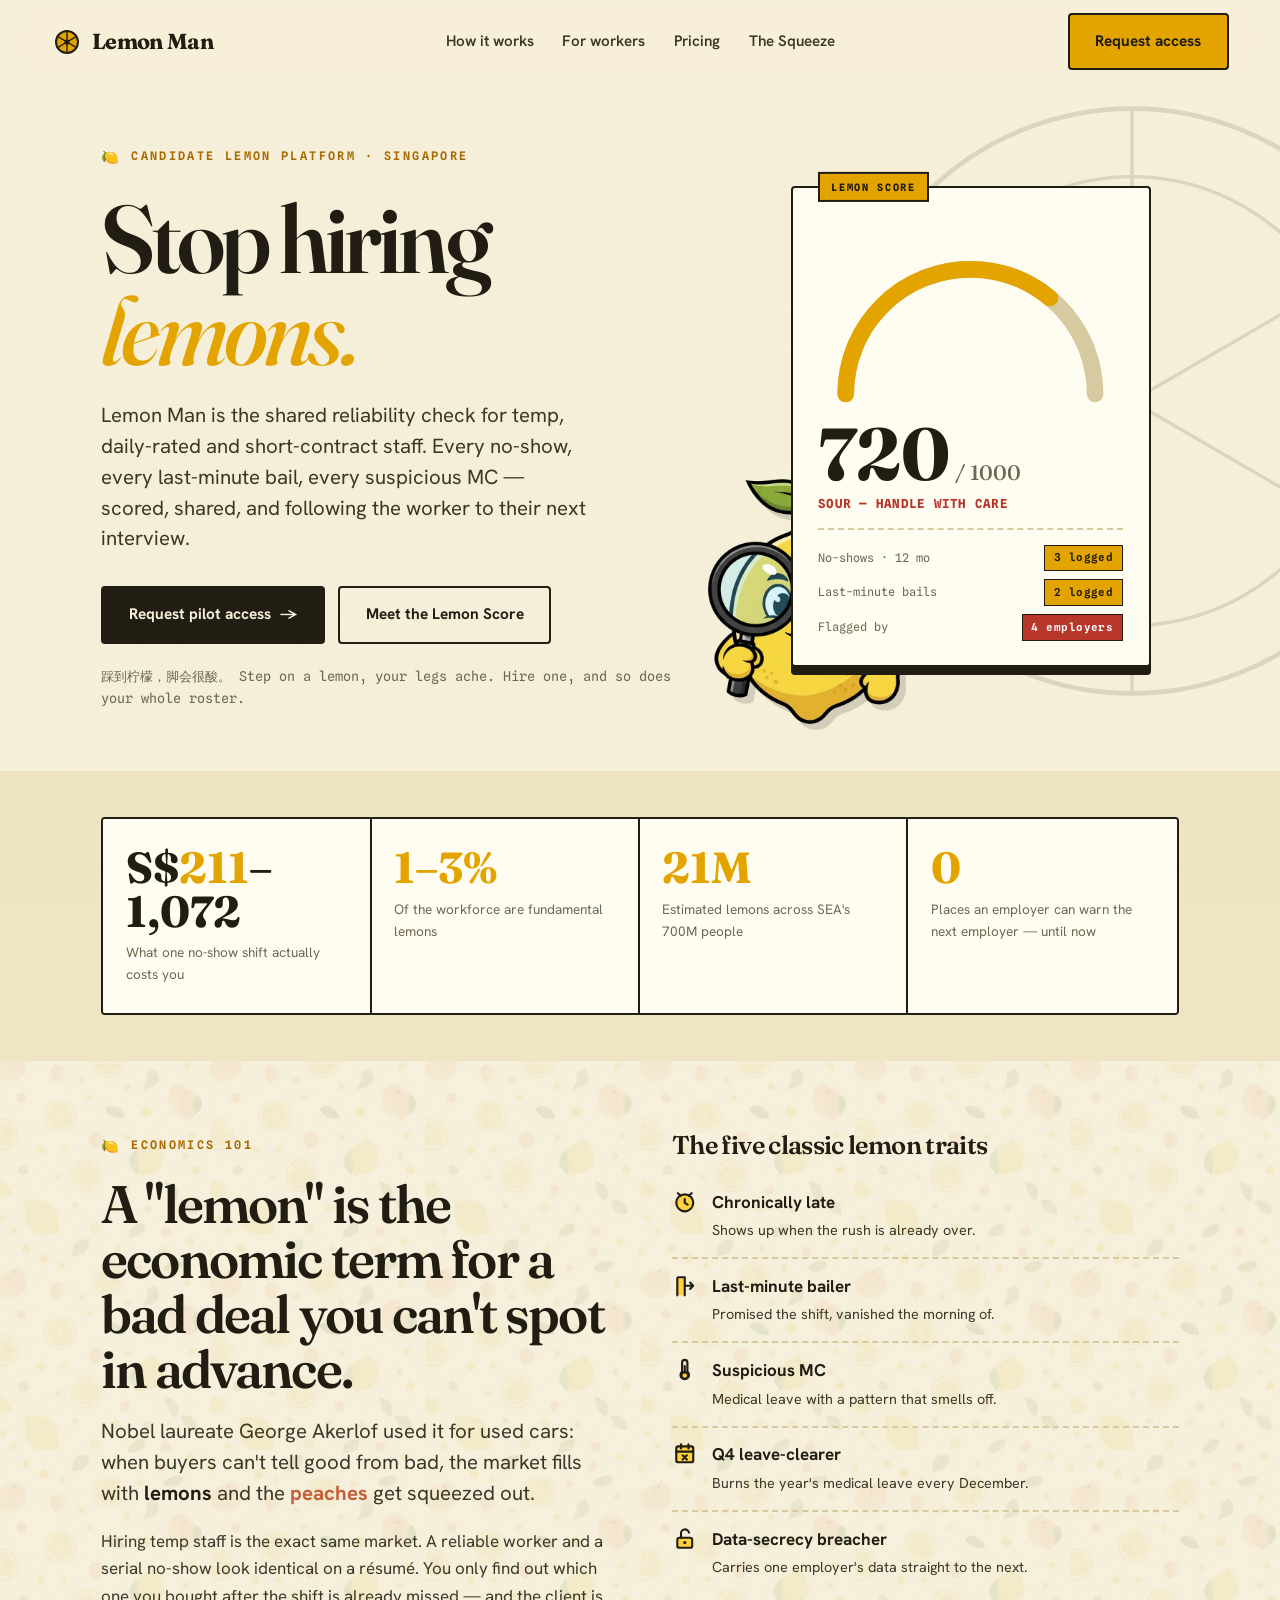
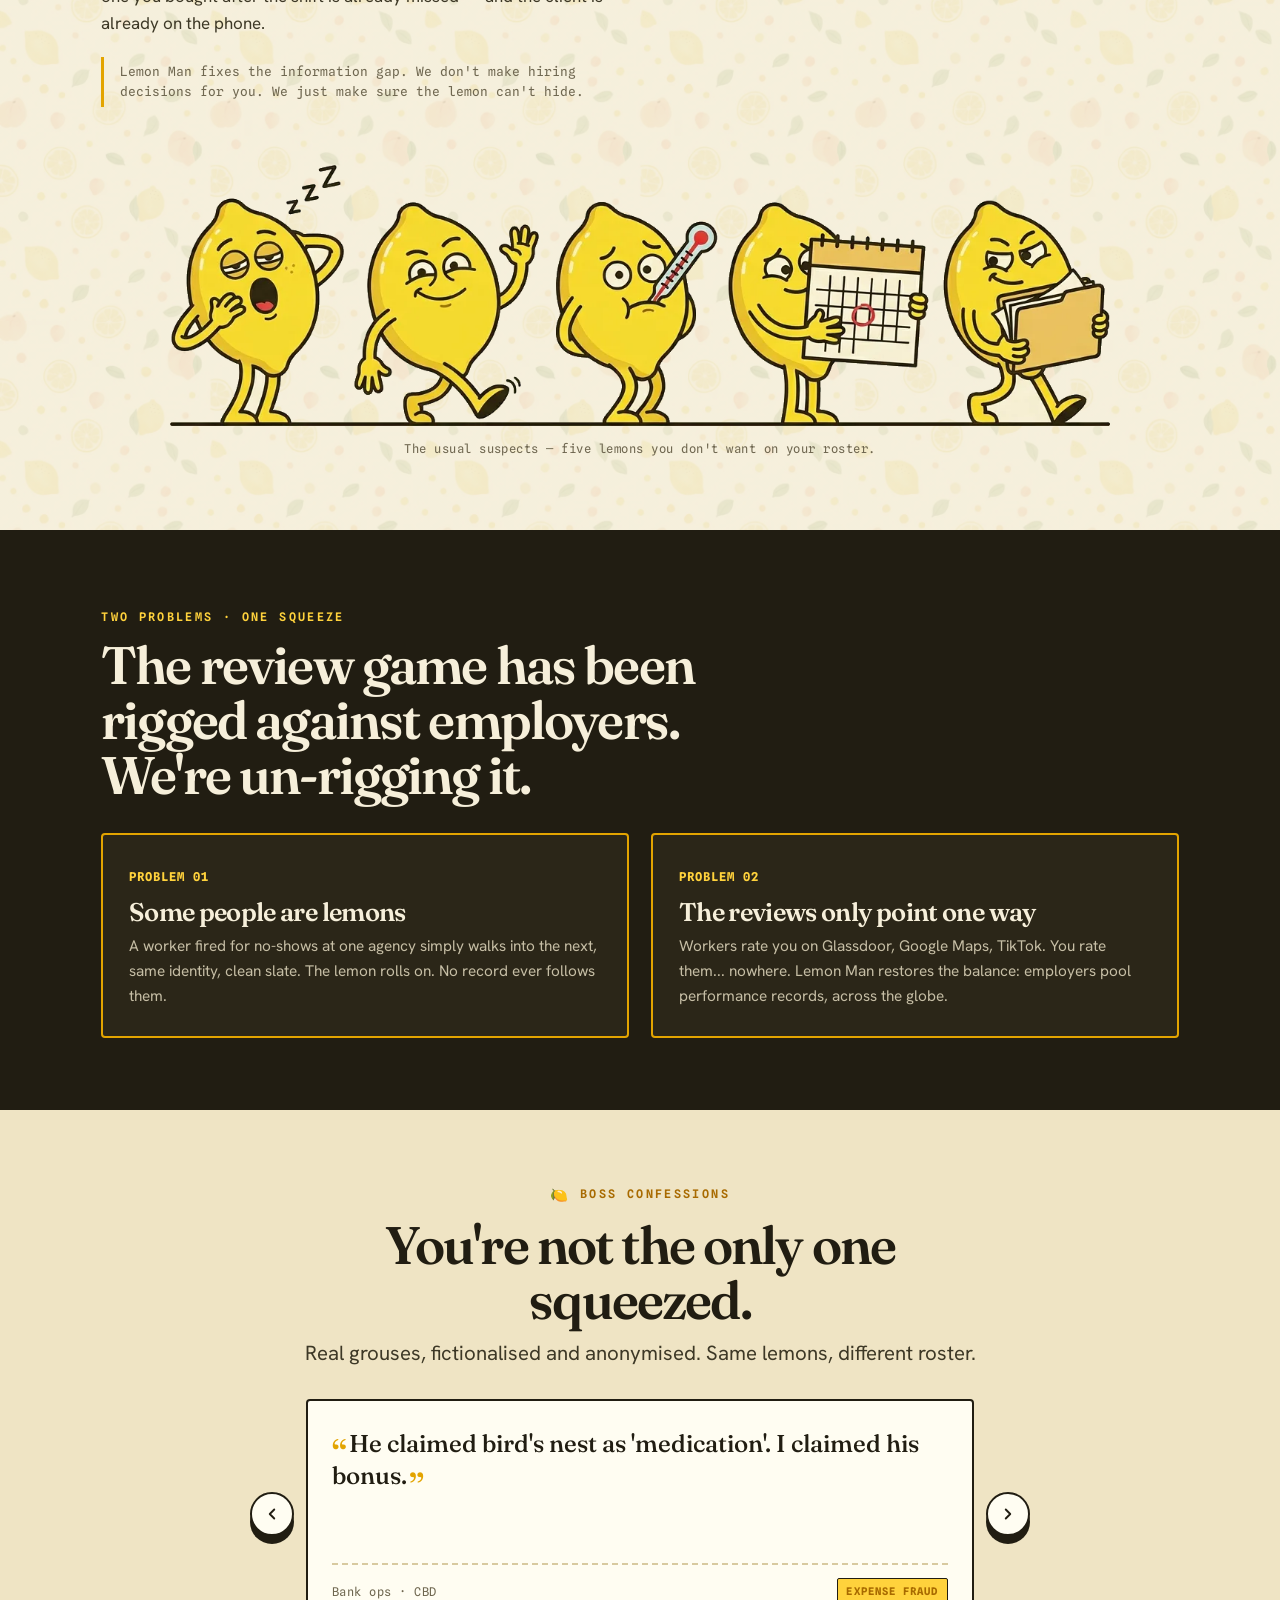
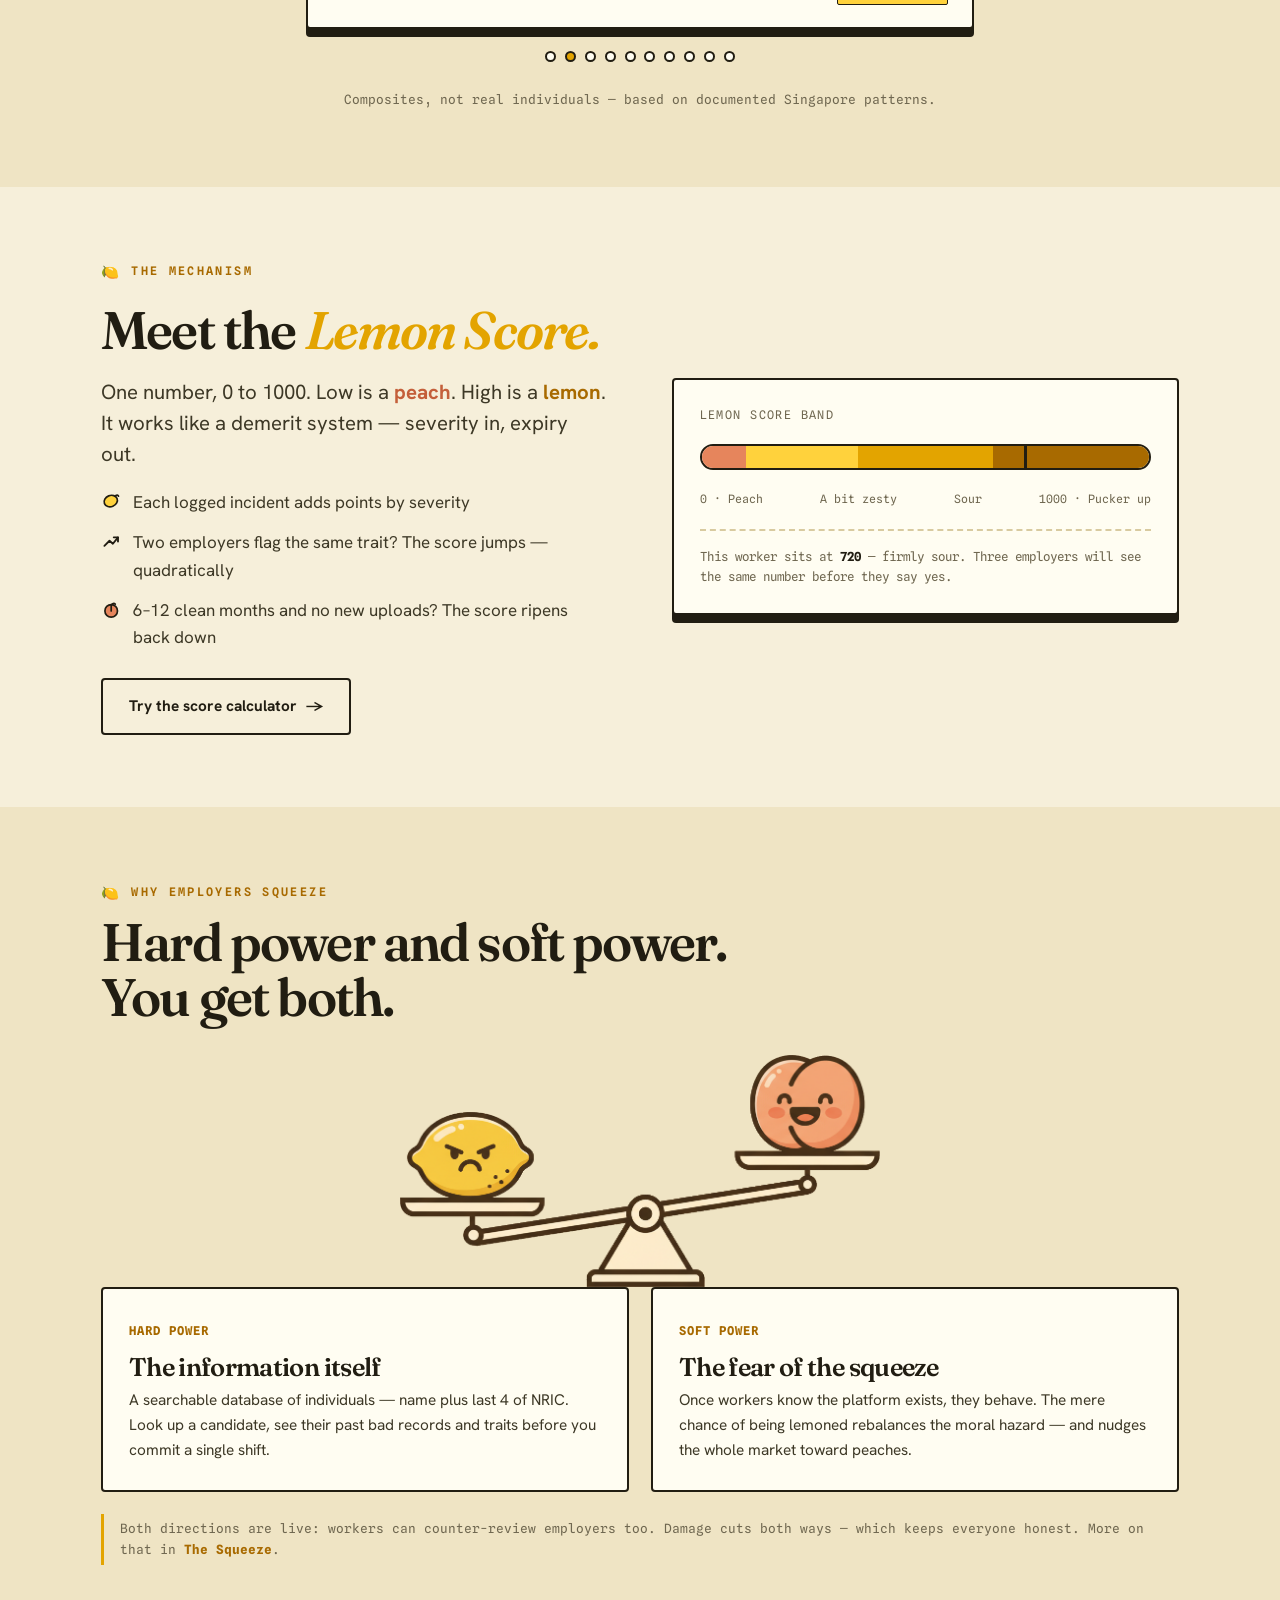
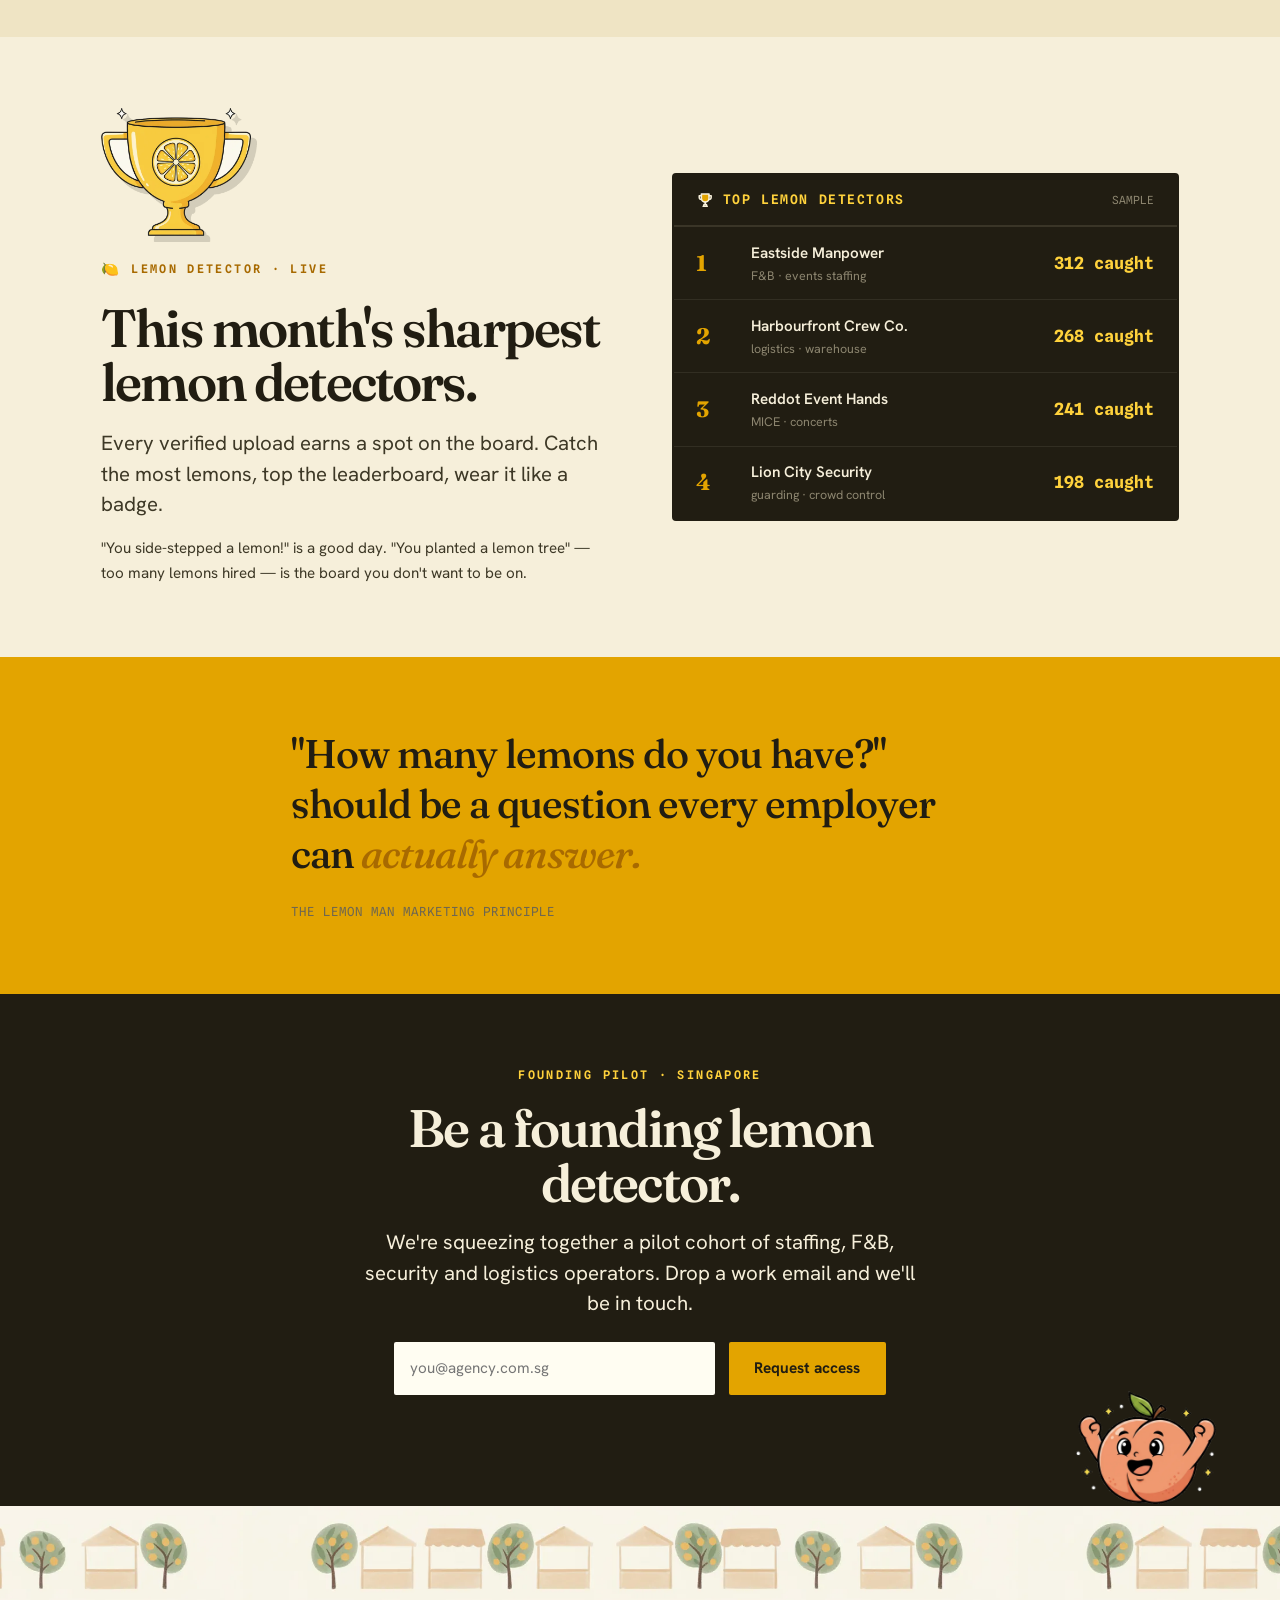
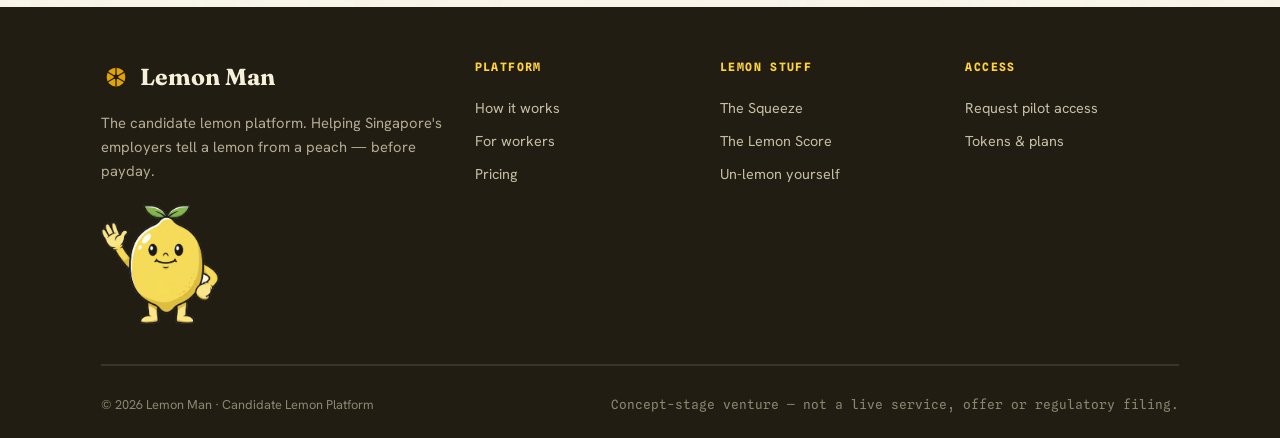
==== index.html @ 6ca7ae09 "Fix stretched images: add height:auto to img reset The webp-converter linter helpfully added explici" ====
<!DOCTYPE html>
<html lang="en">
<head>
<meta charset="UTF-8">
<meta name="viewport" content="width=device-width, initial-scale=1">
<title>Lemon Man — Stop hiring lemons</title>
<meta name="description" content="Lemon Man is the candidate lemon platform: a shared reliability check for temp, daily-rated and short-contract staff. Every no-show scored, shared, and following the worker to their next interview.">
<meta name="robots" content="noindex, nofollow">
<link rel="icon" href="assets/img/favicon.svg" type="image/svg+xml">
<meta property="og:title" content="Lemon Man — Stop hiring lemons">
<meta property="og:description" content="Some hires are lemons. Now you'll smell them coming. The candidate lemon platform for Singapore.">
<meta property="og:image" content="assets/img/og-image.png">
<meta property="og:type" content="website">
<meta name="twitter:card" content="summary_large_image">
<link rel="preconnect" href="https://fonts.googleapis.com">
<link rel="preconnect" href="https://fonts.gstatic.com" crossorigin>
<link rel="stylesheet" href="assets/css/lemon.css?v=15">
</head>
<body>

<!-- ===== NAV ===== -->
<header class="nav" id="nav">
  <a class="nav__brand" href="index.html">
    <svg class="nav__mark" viewBox="0 0 32 32" aria-hidden="true">
      <circle cx="16" cy="16" r="11" fill="#e3a400" stroke="#211d12" stroke-width="2"/>
      <g stroke="#211d12" stroke-width="1.4" stroke-linecap="round">
        <line x1="16" y1="16" x2="16" y2="6.5"/><line x1="16" y1="16" x2="24.2" y2="11.2"/>
        <line x1="16" y1="16" x2="24.2" y2="20.8"/><line x1="16" y1="16" x2="16" y2="25.5"/>
        <line x1="16" y1="16" x2="7.8" y2="20.8"/><line x1="16" y1="16" x2="7.8" y2="11.2"/>
      </g>
      <circle cx="16" cy="16" r="2.6" fill="#211d12"/>
    </svg>
    <span>Lemon&nbsp;Man</span>
  </a>
  <nav class="nav__links" aria-label="Primary">
    <a href="how-it-works.html">How it works</a>
    <a href="for-workers.html">For workers</a>
    <a href="pricing.html">Pricing</a>
    <a href="trust.html">The Squeeze</a>
  </nav>
  <div class="nav__right">
    <a class="btn btn--lemon" href="#access">Request access</a>
    <button class="nav__burger" aria-label="Menu" aria-expanded="false"><span></span></button>
  </div>
</header>
<div class="mobile-menu">
  <a href="how-it-works.html">How it works</a>
  <a href="for-workers.html">For workers</a>
  <a href="pricing.html">Pricing</a>
  <a href="trust.html">The Squeeze</a>
  <a class="btn btn--lemon" href="#access">Request access</a>
</div>

<!-- ===== HERO ===== -->
<section class="hero">
  <svg class="citrus-ghost" viewBox="0 0 200 200" aria-hidden="true" style="color:var(--ink)">
    <circle cx="100" cy="100" r="86" fill="none" stroke="currentColor" stroke-width="1.4"/>
    <circle cx="100" cy="100" r="66" fill="none" stroke="currentColor" stroke-width="1"/>
    <g stroke="currentColor" stroke-width="1">
      <line x1="100" y1="100" x2="100" y2="14"/><line x1="100" y1="100" x2="174" y2="57"/>
      <line x1="100" y1="100" x2="174" y2="143"/><line x1="100" y1="100" x2="100" y2="186"/>
      <line x1="100" y1="100" x2="26" y2="143"/><line x1="100" y1="100" x2="26" y2="57"/>
    </g>
  </svg>
  <div class="wrap">
    <div class="hero__grid">
      <div class="hero__copy">
        <span class="kicker hero__eyebrow reveal">Candidate Lemon Platform · Singapore</span>
        <h1 class="display reveal" data-d="1">Stop hiring <em>lemons.</em></h1>
        <p class="lede hero__lede reveal" data-d="2">Lemon&nbsp;Man is the shared reliability check for temp, daily-rated and short-contract staff. Every no-show, every last-minute bail, every suspicious MC — scored, shared, and following the worker to their next interview.</p>
        <div class="hero__cta reveal" data-d="3">
          <a class="btn btn--primary" href="#access">Request pilot access <span class="arrow">→</span></a>
          <a class="btn btn--ghost" href="how-it-works.html">Meet the Lemon Score</a>
        </div>
        <p class="hero__note reveal" data-d="4">踩到柠檬，脚会很酸。 Step on a lemon, your legs ache. Hire one, and so does your whole roster.</p>
      </div>
      <div class="hero__visual reveal" data-d="2">
        <div class="gauge" data-gauge="720">
          <div class="gauge__card" data-stamp="LEMON SCORE">
            <svg class="gauge__svg" viewBox="0 0 220 132" aria-hidden="true">
              <path d="M20 122 A90 90 0 0 1 200 122" fill="none" stroke="var(--line)" stroke-width="12" stroke-linecap="round"/>
              <path class="gauge__arc" d="M20 122 A90 90 0 0 1 200 122" fill="none" stroke-width="12" stroke-linecap="round"/>
            </svg>
            <div class="gauge__num"><span data-gauge-num>0</span><small> / 1000</small></div>
            <div class="gauge__verdict is-sour">Sour — handle with care</div>
            <div class="gauge__rows">
              <div class="gauge__row"><span>No-shows · 12 mo</span><span class="tag tag--lemon">3 logged</span></div>
              <div class="gauge__row"><span>Last-minute bails</span><span class="tag tag--lemon">2 logged</span></div>
              <div class="gauge__row"><span>Flagged by</span><span class="tag tag--flag">4 employers</span></div>
            </div>
          </div>
        </div>
        <img width="536" height="688" class="hero-mascot illo--pop" src="assets/img/lemon-man.webp" alt="Lemon Man, the mascot, holding a magnifying glass">
      </div>
    </div>
  </div>
</section>

<!-- ===== STAT STRIP ===== -->
<section class="section--tight band">
  <div class="wrap">
    <div class="stats reveal">
      <div class="stat"><div class="stat__n">S$<em>211</em>–1,072</div><div class="stat__l">What one no-show shift actually costs you</div></div>
      <div class="stat"><div class="stat__n"><em>1–3%</em></div><div class="stat__l">Of the workforce are fundamental lemons</div></div>
      <div class="stat"><div class="stat__n"><em>21M</em></div><div class="stat__l">Estimated lemons across SEA's 700M people</div></div>
      <div class="stat"><div class="stat__n"><em>0</em></div><div class="stat__l">Places an employer can warn the next employer — until now</div></div>
    </div>
  </div>
</section>

<!-- ===== WHAT'S A LEMON ===== -->
<section class="section bg-confetti">
  <div class="wrap">
    <div class="grid grid-2" style="gap:clamp(2rem,5vw,4.5rem); align-items:start;">
      <div class="reveal">
        <span class="kicker">Economics 101</span>
        <h2 style="margin:1.1rem 0 1.2rem;">A "lemon" is the economic term for a bad deal you can't spot in advance.</h2>
        <p class="lede" style="margin-bottom:1.2rem;">Nobel laureate George Akerlof used it for used cars: when buyers can't tell good from bad, the market fills with <strong>lemons</strong> and the <span style="color:var(--peach-deep,#c45f3a);font-weight:700;">peaches</span> get squeezed out.</p>
        <p>Hiring temp staff is the exact same market. A reliable worker and a serial no-show look identical on a résumé. You only find out which one you bought after the shift is already missed — and the client is already on the phone.</p>
        <p class="note" style="margin-top:1.2rem;">Lemon&nbsp;Man fixes the information gap. We don't make hiring decisions for you. We just make sure the lemon can't hide.</p>
      </div>
      <div class="reveal" data-d="1">
        <h3 style="margin-bottom:1rem;">The five classic lemon traits</h3>
        <div style="display:flex;flex-direction:column;">
          <div style="display:flex;gap:.9rem;padding:.85rem 0;border-bottom:2px dashed var(--line);align-items:flex-start;"><svg class="ic" viewBox="0 0 24 24" fill="none" stroke="#211d12" stroke-width="2" stroke-linecap="round" stroke-linejoin="round" aria-hidden="true"><circle cx="12" cy="13" r="8" fill="#ffd23c"/><path d="M12 9.5v3.5l2.7 1.8"/><path d="M5.5 4 8.3 6.4M18.5 4 15.7 6.4"/></svg><div><strong>Chronically late</strong><br><span style="font-size:.9rem;">Shows up when the rush is already over.</span></div></div>
          <div style="display:flex;gap:.9rem;padding:.85rem 0;border-bottom:2px dashed var(--line);align-items:flex-start;"><svg class="ic" viewBox="0 0 24 24" fill="none" stroke="#211d12" stroke-width="2" stroke-linecap="round" stroke-linejoin="round" aria-hidden="true"><path d="M5 21V5a1 1 0 0 1 1-1h6v17" fill="#ffd23c"/><path d="M12 12h8M20 12l-3-3M20 12l-3 3"/></svg><div><strong>Last-minute bailer</strong><br><span style="font-size:.9rem;">Promised the shift, vanished the morning of.</span></div></div>
          <div style="display:flex;gap:.9rem;padding:.85rem 0;border-bottom:2px dashed var(--line);align-items:flex-start;"><svg class="ic" viewBox="0 0 24 24" fill="none" stroke="#211d12" stroke-width="2" stroke-linecap="round" stroke-linejoin="round" aria-hidden="true"><path d="M14.5 5.2a2.5 2.5 0 0 0-5 0v8.6a4 4 0 1 0 5 0Z"/><circle cx="12" cy="17.3" r="3.1" fill="#ffd23c"/><path d="M12 8.5v6"/></svg><div><strong>Suspicious MC</strong><br><span style="font-size:.9rem;">Medical leave with a pattern that smells off.</span></div></div>
          <div style="display:flex;gap:.9rem;padding:.85rem 0;border-bottom:2px dashed var(--line);align-items:flex-start;"><svg class="ic" viewBox="0 0 24 24" fill="none" stroke="#211d12" stroke-width="2" stroke-linecap="round" stroke-linejoin="round" aria-hidden="true"><rect x="4" y="5" width="16" height="15" rx="2" fill="#ffd23c"/><path d="M4 10h16M8.5 3v4M15.5 3v4"/><path d="M10 13.5l4 4M14 13.5l-4 4"/></svg><div><strong>Q4 leave-clearer</strong><br><span style="font-size:.9rem;">Burns the year's medical leave every December.</span></div></div>
          <div style="display:flex;gap:.9rem;padding:.85rem 0;align-items:flex-start;"><svg class="ic" viewBox="0 0 24 24" fill="none" stroke="#211d12" stroke-width="2" stroke-linecap="round" stroke-linejoin="round" aria-hidden="true"><rect x="5" y="11" width="14" height="9.5" rx="2" fill="#ffd23c"/><path d="M8.5 11V7.8A3.7 3.7 0 0 1 16 6.2"/><circle cx="12" cy="15.6" r="1.5" fill="#211d12" stroke="none"/></svg><div><strong>Data-secrecy breacher</strong><br><span style="font-size:.9rem;">Carries one employer's data straight to the next.</span></div></div>
        </div>
      </div>
    </div>
    <div class="reveal" data-d="2" style="margin-top:clamp(2rem,4.5vw,3.6rem);">
      <img loading="lazy" width="1269" height="352" class="illo illo-strip illo-strip--rogues" src="assets/img/rogues.webp" alt="The lemon rogues' gallery: five unreliable-worker types — the late one, the bailer, the fake-MC, the leave-clearer and the data sneak">
      <p class="illo-cap">The usual suspects — five lemons you don't want on your roster.</p>
    </div>
  </div>
</section>

<!-- ===== TWO PROBLEMS ===== -->
<section class="section band-ink">
  <div class="wrap">
    <div class="head reveal">
      <span class="kicker kicker--plain">Two problems · one squeeze</span>
      <h2>The review game has been rigged against employers. We're un-rigging it.</h2>
    </div>
    <div class="grid grid-2 reveal" data-d="1">
      <div class="card" style="background:#2b2618;border-color:var(--lemon);">
        <span class="card__ix" style="color:var(--lemon-br);">Problem 01</span>
        <h3 style="color:var(--paper);margin:.6rem 0 .5rem;">Some people are lemons</h3>
        <p style="color:#c6bea5;">A worker fired for no-shows at one agency simply walks into the next, same identity, clean slate. The lemon rolls on. No record ever follows them.</p>
      </div>
      <div class="card" style="background:#2b2618;border-color:var(--lemon);">
        <span class="card__ix" style="color:var(--lemon-br);">Problem 02</span>
        <h3 style="color:var(--paper);margin:.6rem 0 .5rem;">The reviews only point one way</h3>
        <p style="color:#c6bea5;">Workers rate you on Glassdoor, Google Maps, TikTok. You rate them... nowhere. Lemon&nbsp;Man restores the balance: employers pool performance records, across the globe.</p>
      </div>
    </div>
  </div>
</section>

<!-- ===== BOSS CONFESSIONS ===== -->
<section class="section band" id="confessions">
  <div class="wrap">
    <div class="head head--center reveal">
      <span class="kicker">Boss confessions</span>
      <h2>You're not the only one squeezed.</h2>
      <p class="lede">Real grouses, fictionalised and anonymised. Same lemons, different roster.</p>
    </div>
    <div class="confess-carousel reveal" data-d="1" id="confess-carousel">
      <div class="confess-stage">
        <button class="cf-nav cf-nav--prev" type="button" aria-label="Previous confession"><svg viewBox="0 0 24 24" aria-hidden="true" fill="none" stroke="#211d12" stroke-width="2.5" stroke-linecap="round" stroke-linejoin="round"><path d="M15 6 9 12l6 6"/></svg></button>
        <article class="confess-card confess-card--solo">
          <blockquote class="confess-q"></blockquote>
          <div class="confess-meta"><cite class="confess-c"></cite><span class="confess-t"></span></div>
        </article>
        <button class="cf-nav cf-nav--next" type="button" aria-label="Next confession"><svg viewBox="0 0 24 24" aria-hidden="true" fill="none" stroke="#211d12" stroke-width="2.5" stroke-linecap="round" stroke-linejoin="round"><path d="M9 6 15 12 9 18"/></svg></button>
      </div>
      <div class="cf-dots" id="cf-dots"></div>
    </div>
    <p class="note reveal" data-d="2" style="text-align:center;margin-top:1.4rem;border-left:0;padding-left:0;">Composites, not real individuals — based on documented Singapore patterns.</p>
  </div>
</section>

<!-- ===== THE LEMON SCORE ===== -->
<section class="section">
  <div class="wrap">
    <div class="grid grid-2" style="gap:clamp(2rem,5vw,4.5rem); align-items:center;">
      <div class="reveal">
        <span class="kicker">The mechanism</span>
        <h2 style="margin:1.1rem 0 1.2rem;">Meet the <em style="font-style:italic;color:var(--lemon);">Lemon Score.</em></h2>
        <p class="lede" style="margin-bottom:1.2rem;">One number, 0 to 1000. Low is a <strong style="color:var(--peach-deep,#c45f3a);">peach</strong>. High is a <strong style="color:var(--sour);">lemon</strong>. It works like a demerit system — severity in, expiry out.</p>
        <ul style="display:flex;flex-direction:column;gap:.8rem;margin-bottom:1.6rem;">
          <li style="padding-left:2rem;position:relative;"><svg class="ic ic--sm" viewBox="0 0 24 24" fill="none" stroke="#211d12" stroke-width="2" stroke-linecap="round" stroke-linejoin="round" aria-hidden="true" style="position:absolute;left:0;top:.1em;"><ellipse cx="11.5" cy="13" rx="8" ry="6.6" fill="#ffd23c" transform="rotate(-22 11.5 13)"/><path d="M17 6.8q2.6-1.6 3.6.4"/></svg> Each logged incident adds points by severity</li>
          <li style="padding-left:2rem;position:relative;"><svg class="ic ic--sm" viewBox="0 0 24 24" fill="none" stroke="#211d12" stroke-width="2.2" stroke-linecap="round" stroke-linejoin="round" aria-hidden="true" style="position:absolute;left:0;top:.1em;"><path d="M4 17.5 10 11.5 14 15 20 7.5"/><path d="M15 7.5h5v5"/></svg> Two employers flag the same trait? The score jumps — quadratically</li>
          <li style="padding-left:2rem;position:relative;"><svg class="ic ic--sm" viewBox="0 0 24 24" fill="none" stroke="#211d12" stroke-width="2" stroke-linecap="round" stroke-linejoin="round" aria-hidden="true" style="position:absolute;left:0;top:.1em;"><circle cx="12" cy="14" r="7.4" fill="#e6855c"/><path d="M12 7V14"/><path d="M12 7q2.8-2.8 4.8-1"/></svg> 6–12 clean months and no new uploads? The score ripens back down</li>
        </ul>
        <a class="btn btn--ghost" href="how-it-works.html#calculator">Try the score calculator <span class="arrow">→</span></a>
      </div>
      <div class="reveal" data-d="1">
        <div class="meter" data-meter="720">
          <div style="font-family:var(--mono);font-size:.74rem;letter-spacing:.12em;text-transform:uppercase;color:var(--ink-3);margin-bottom:1.2rem;">Lemon Score band</div>
          <div class="meter__track"><i></i><i></i><i></i><i></i><span class="meter__pin"></span></div>
          <div class="meter__labels"><span>0 · Peach</span><span>A bit zesty</span><span>Sour</span><span>1000 · Pucker up</span></div>
          <p style="font-family:var(--mono);font-size:.78rem;color:var(--ink-3);margin-top:1.3rem;border-top:2px dashed var(--line);padding-top:1rem;">This worker sits at <strong>720</strong> — firmly sour. Three employers will see the same number before they say yes.</p>
        </div>
      </div>
    </div>
  </div>
</section>

<!-- ===== HARD / SOFT POWER ===== -->
<section class="section band">
  <div class="wrap">
    <div class="head reveal">
      <span class="kicker">Why employers squeeze</span>
      <h2>Hard power and soft power. You get both.</h2>
    </div>
    <div class="reveal" data-d="1">
      <img class="illo illo-balance" src="assets/img/balance.webp" alt="A balance scale: the lemon side weighed down by consequences, the peach floating free">
    </div>
    <div class="grid grid-2 reveal" data-d="1">
      <div class="card">
        <span class="card__ix">Hard power</span>
        <h3 style="margin:.6rem 0 .5rem;">The information itself</h3>
        <p>A searchable database of individuals — name plus last 4 of NRIC. Look up a candidate, see their past bad records and traits before you commit a single shift.</p>
      </div>
      <div class="card card--peach">
        <span class="card__ix">Soft power</span>
        <h3 style="margin:.6rem 0 .5rem;">The fear of the squeeze</h3>
        <p>Once workers know the platform exists, they behave. The mere chance of being lemoned rebalances the moral hazard — and nudges the whole market toward peaches.</p>
      </div>
    </div>
    <p class="note reveal" data-d="1" style="margin-top:1.4rem;">Both directions are live: workers can counter-review employers too. Damage cuts both ways — which keeps everyone honest. More on that in <a href="trust.html" style="color:var(--sour);font-weight:700;">The Squeeze</a>.</p>
  </div>
</section>

<!-- ===== SCOREBOARD ===== -->
<section class="section">
  <div class="wrap">
    <div class="grid grid-2" style="gap:clamp(2rem,5vw,4rem); align-items:center;">
      <div class="reveal">
        <img loading="lazy" width="560" height="478" class="illo illo-trophy illo--pop" src="assets/img/trophy.webp" alt="The lemon-detector trophy">
        <span class="kicker">Lemon detector · live</span>
        <h2 style="margin:1.1rem 0 1.1rem;">This month's sharpest lemon detectors.</h2>
        <p class="lede" style="margin-bottom:1rem;">Every verified upload earns a spot on the board. Catch the most lemons, top the leaderboard, wear it like a badge.</p>
        <p style="font-size:.95rem;">"You side-stepped a lemon!" is a good day. "You planted a lemon tree" — too many lemons hired — is the board you don't want to be on.</p>
      </div>
      <div class="reveal" data-d="1">
        <div class="scoreboard">
          <div class="scoreboard__head"><h3 style="display:flex;align-items:center;gap:.5rem;"><svg class="ic" viewBox="0 0 24 24" fill="none" stroke="#f6efda" stroke-width="2" stroke-linecap="round" stroke-linejoin="round" aria-hidden="true" style="width:1.15rem;height:1.15rem;"><path d="M7 4h10v5.5a5 5 0 0 1-10 0Z" fill="#e3a400"/><path d="M7 6.2H4.2v1.8a3 3 0 0 0 3 3M17 6.2h2.8v1.8a3 3 0 0 1-3 3"/><path d="M12 14.5v3M9.2 20h5.6M10 20l.4-2.5h3.2L14 20"/></svg> Top lemon detectors</h3><span style="font-family:var(--mono);font-size:.7rem;color:#8c856f;">SAMPLE</span></div>
          <div class="sb-row"><span class="sb-row__rank">1</span><span class="sb-row__name">Eastside Manpower<small>F&amp;B · events staffing</small></span><span class="sb-row__score">312 caught</span></div>
          <div class="sb-row"><span class="sb-row__rank">2</span><span class="sb-row__name">Harbourfront Crew Co.<small>logistics · warehouse</small></span><span class="sb-row__score">268 caught</span></div>
          <div class="sb-row"><span class="sb-row__rank">3</span><span class="sb-row__name">Reddot Event Hands<small>MICE · concerts</small></span><span class="sb-row__score">241 caught</span></div>
          <div class="sb-row"><span class="sb-row__rank">4</span><span class="sb-row__name">Lion City Security<small>guarding · crowd control</small></span><span class="sb-row__score">198 caught</span></div>
        </div>
      </div>
    </div>
  </div>
</section>

<!-- ===== PULL ===== -->
<section class="section band-lemon">
  <div class="wrap" style="max-width:50rem;">
    <p class="pull reveal" style="color:var(--ink);">"How many lemons do you have?" should be a question every employer can <em style="color:var(--sour);">actually answer.</em></p>
    <p class="pull__src reveal" data-d="1">The Lemon Man marketing principle</p>
  </div>
</section>

<!-- ===== ACCESS ===== -->
<section class="section band-ink cta-band" id="access">
  <div class="wrap" style="max-width:48rem;">
    <span class="kicker kicker--plain reveal" style="justify-content:center;display:flex;color:var(--lemon-br);">Founding pilot · Singapore</span>
    <h2 class="reveal" data-d="1" style="margin-top:1rem;">Be a founding lemon detector.</h2>
    <p class="lede reveal" data-d="1">We're squeezing together a pilot cohort of staffing, F&amp;B, security and logistics operators. Drop a work email and we'll be in touch.</p>
    <form class="access-form reveal" data-d="2" novalidate>
      <input type="email" name="email" placeholder="you@agency.com.sg" aria-label="Work email" required>
      <button class="btn btn--lemon" type="submit">Request access</button>
    </form>
    <p class="form-msg reveal" data-d="2" role="status" style="text-align:center;"></p>
  </div>
  <img loading="lazy" width="640" height="516" class="cta-cheer" src="assets/img/peach-cheer.webp" alt="" aria-hidden="true">
</section>

<div class="grove-band" aria-hidden="true"></div>

<!-- ===== FOOTER ===== -->
<footer class="foot">
  <div class="wrap">
    <div class="foot__top">
      <div>
        <div class="foot__brand">
          <svg class="nav__mark" viewBox="0 0 32 32" aria-hidden="true">
            <circle cx="16" cy="16" r="11" fill="#e3a400" stroke="#211d12" stroke-width="2"/>
            <g stroke="#211d12" stroke-width="1.4" stroke-linecap="round">
              <line x1="16" y1="16" x2="16" y2="6.5"/><line x1="16" y1="16" x2="24.2" y2="11.2"/>
              <line x1="16" y1="16" x2="24.2" y2="20.8"/><line x1="16" y1="16" x2="16" y2="25.5"/>
              <line x1="16" y1="16" x2="7.8" y2="20.8"/><line x1="16" y1="16" x2="7.8" y2="11.2"/>
            </g>
            <circle cx="16" cy="16" r="2.6" fill="#211d12"/>
          </svg>
          <span>Lemon&nbsp;Man</span>
        </div>
        <p class="foot__tag">The candidate lemon platform. Helping Singapore's employers tell a lemon from a peach — before payday.</p>
        <img loading="lazy" width="617" height="620" class="foot-wave" src="assets/img/lemon-man-wave.webp" alt="" aria-hidden="true">
      </div>
      <div class="foot__col">
        <h5>Platform</h5>
        <a href="how-it-works.html">How it works</a>
        <a href="for-workers.html">For workers</a>
        <a href="pricing.html">Pricing</a>
      </div>
      <div class="foot__col">
        <h5>Lemon stuff</h5>
        <a href="trust.html">The Squeeze</a>
        <a href="how-it-works.html#engine">The Lemon Score</a>
        <a href="for-workers.html">Un-lemon yourself</a>
      </div>
      <div class="foot__col">
        <h5>Access</h5>
        <a href="#access">Request pilot access</a>
        <a href="pricing.html">Tokens &amp; plans</a>
      </div>
    </div>
    <div class="foot__bottom">
      <span>© <span data-year>2026</span> Lemon&nbsp;Man · Candidate Lemon Platform</span>
      <span class="mono">Concept-stage venture — not a live service, offer or regulatory filing.</span>
    </div>
  </div>
</footer>

<script src="assets/js/lemon.js?v=15"></script>
</body>
</html>
---- assets/css/lemon.css ----
/* ============================================================
   LEMON MAN — Candidate Lemon Platform
   Design system v2 — playful citrus B2B. Warm paper, deep ink,
   a LEMON SCORE that runs sour-high / peach-low.
   ============================================================ */

@import url('https://fonts.googleapis.com/css2?family=Fraunces:ital,opsz,wght@0,9..144,400;0,9..144,500;0,9..144,600;0,9..144,700;1,9..144,500;1,9..144,600&family=Hanken+Grotesk:wght@400;500;600;700;800&family=Spline+Sans+Mono:wght@400;500;600;700&display=swap');

/* ---- Tokens --------------------------------------------------- */
:root {
  --ink:        #211d12;
  --ink-2:      #3d3826;
  --ink-3:      #6f6750;
  --paper:      #f6efda;   /* warm cream */
  --paper-2:    #efe4c4;   /* deeper cream band */
  --card:       #fffdf2;
  --lemon:      #e3a400;   /* the lemon — primary, also = "bad" signal */
  --lemon-br:   #ffd23c;   /* bright zest highlight */
  --sour:       #a86a00;   /* deep sour — high scores, intensity */
  --peach:      #e6855c;   /* the peach — clean / good */
  --peach-br:   #f4a983;
  --peach-soft: #f7e1d2;
  --flag:       #b8372a;   /* severe */
  --flag-soft:  #f0d8d2;
  --line:       #d8caa0;
  --line-soft:  #e6dab6;

  --shadow-sm: 0 1px 0 rgba(33,29,18,.04), 0 2px 8px rgba(33,29,18,.05);
  --shadow-md: 0 2px 1px rgba(33,29,18,.05), 0 16px 40px -18px rgba(33,29,18,.32);
  --shadow-pop: 0 8px 0 var(--ink);

  --serif: 'Fraunces', Georgia, serif;
  --sans:  'Hanken Grotesk', -apple-system, BlinkMacSystemFont, sans-serif;
  --mono:  'Spline Sans Mono', ui-monospace, Menlo, monospace;

  --wrap: 1180px;
  --gutter: clamp(1.25rem, 4vw, 3.25rem);
  --radius: 4px;
}

/* ---- Reset ---------------------------------------------------- */
*, *::before, *::after { box-sizing: border-box; margin: 0; padding: 0; }
html { scroll-behavior: smooth; -webkit-text-size-adjust: 100%; }
body {
  font-family: var(--sans);
  background: var(--paper);
  color: var(--ink-2);
  line-height: 1.62;
  font-size: 17px;
  -webkit-font-smoothing: antialiased;
  text-rendering: optimizeLegibility;
  overflow-x: hidden;
}
img, svg { display: block; max-width: 100%; }
img { height: auto; }
a { color: inherit; text-decoration: none; }
button { font: inherit; cursor: pointer; border: 0; background: none; color: inherit; }
ul { list-style: none; }
::selection { background: var(--lemon-br); color: var(--ink); }

body::before {
  content: ""; position: fixed; inset: 0; z-index: 0; pointer-events: none;
  opacity: .5; mix-blend-mode: multiply;
  background-image: url("data:image/svg+xml,%3Csvg xmlns='http://www.w3.org/2000/svg' width='160' height='160'%3E%3Cfilter id='n'%3E%3CfeTurbulence type='fractalNoise' baseFrequency='0.85' numOctaves='2' stitchTiles='stitch'/%3E%3C/filter%3E%3Crect width='100%25' height='100%25' filter='url(%23n)' opacity='0.035'/%3E%3C/svg%3E");
}

/* ---- Layout --------------------------------------------------- */
.wrap { width: 100%; max-width: var(--wrap); margin-inline: auto; padding-inline: var(--gutter); position: relative; z-index: 1; }
.section { padding-block: clamp(2.8rem, 5.6vw, 5.2rem); position: relative; }
.section--tight { padding-block: clamp(1.8rem, 3.6vw, 3.2rem); }
.band { background: var(--paper-2); }
.band-ink { background: var(--ink); color: #e8e1c9; }
.band-ink h2, .band-ink h3, .band-ink h4, .band-ink .lede { color: var(--paper); }
.band-lemon { background: var(--lemon); color: var(--ink); }
.band-lemon h2, .band-lemon h3, .band-lemon .lede { color: var(--ink); }

/* ---- Typography ----------------------------------------------- */
h1, h2, h3, h4 { font-family: var(--serif); color: var(--ink); font-weight: 600; line-height: 1.04; letter-spacing: -.025em; }
.display {
  font-size: clamp(3rem, 7.6vw, 6rem);
  font-weight: 600;
  line-height: .96;
  letter-spacing: -.04em;
}
.display em { font-style: italic; font-weight: 500; color: var(--lemon); }
.display .peachy { font-style: normal; color: var(--peach); }
h2 { font-size: clamp(2.1rem, 4.2vw, 3.3rem); letter-spacing: -.035em; }
h3 { font-size: clamp(1.3rem, 2vw, 1.62rem); }
.lede { font-size: clamp(1.13rem, 1.6vw, 1.36rem); line-height: 1.5; color: var(--ink-2); }
strong { font-weight: 700; color: var(--ink); }

.kicker {
  font-family: var(--mono); font-size: .74rem; font-weight: 600;
  letter-spacing: .2em; text-transform: uppercase; color: var(--sour);
  display: inline-flex; align-items: center; gap: .6rem;
}
.kicker::before { content: "🍋"; font-size: .9rem; }
.kicker--plain::before { display: none; }
.band-ink .kicker { color: var(--lemon-br); }

/* ---- Buttons -------------------------------------------------- */
.btn {
  display: inline-flex; align-items: center; gap: .55rem;
  font-family: var(--sans); font-weight: 700; font-size: .96rem;
  padding: .9rem 1.6rem; border-radius: var(--radius);
  border: 2px solid var(--ink);
  transition: transform .16s ease, box-shadow .16s ease, background .16s ease;
}
.btn--primary { background: var(--ink); color: var(--paper); }
.btn--primary:hover { transform: translate(-2px,-2px); box-shadow: 4px 4px 0 var(--lemon); }
.btn--lemon { background: var(--lemon); color: var(--ink); }
.btn--lemon:hover { background: var(--lemon-br); transform: translate(-2px,-2px); box-shadow: 4px 4px 0 var(--ink); }
.btn--peach { background: var(--peach); color: var(--ink); }
.btn--peach:hover { background: var(--peach-br); transform: translate(-2px,-2px); box-shadow: 4px 4px 0 var(--ink); }
.btn--ghost { background: transparent; color: var(--ink); }
.btn--ghost:hover { background: var(--card); transform: translate(-2px,-2px); box-shadow: 4px 4px 0 var(--ink); }
.btn:active { transform: translate(0,0); box-shadow: none; }
.btn .arrow { transition: transform .2s ease; }
.btn:hover .arrow { transform: translateX(3px); }

/* ---- Nav ------------------------------------------------------ */
.nav {
  position: sticky; top: 0; z-index: 200;
  display: flex; align-items: center; justify-content: space-between; gap: 1.5rem;
  padding: .8rem var(--gutter);
  background: rgba(246,239,218,.88);
  backdrop-filter: blur(14px) saturate(1.5);
  border-bottom: 2px solid transparent;
  transition: border-color .25s ease;
}
.nav.is-stuck { border-color: var(--ink); }
.nav__brand { display: flex; align-items: center; gap: .55rem; font-family: var(--serif); font-weight: 700; font-size: 1.36rem; letter-spacing: -.03em; color: var(--ink); }
.nav__mark { width: 32px; height: 32px; flex: none; }
.nav__links { display: flex; gap: 1.8rem; }
.nav__links a { font-size: .95rem; font-weight: 600; color: var(--ink-2); position: relative; padding-block: .3rem; }
.nav__links a::after { content: ""; position: absolute; left: 0; bottom: 0; width: 0; height: 3px; background: var(--lemon); transition: width .2s ease; }
.nav__links a:hover, .nav__links a[aria-current="page"] { color: var(--ink); }
.nav__links a:hover::after, .nav__links a[aria-current="page"]::after { width: 100%; }
.nav__right { display: flex; align-items: center; gap: .9rem; }
.nav__burger { display: none; width: 44px; height: 44px; align-items: center; justify-content: center; }
.nav__burger span, .nav__burger span::before, .nav__burger span::after { display: block; width: 22px; height: 2.5px; background: var(--ink); transition: .2s; }
.nav__burger span { position: relative; }
.nav__burger span::before, .nav__burger span::after { content: ""; position: absolute; left: 0; }
.nav__burger span::before { top: -7px; } .nav__burger span::after { top: 7px; }
.nav.menu-open .nav__burger span { background: transparent; }
.nav.menu-open .nav__burger span::before { top: 0; transform: rotate(45deg); }
.nav.menu-open .nav__burger span::after { top: 0; transform: rotate(-45deg); }

.mobile-menu {
  position: fixed; inset: 0; z-index: 199;
  background: var(--paper); padding: 6rem var(--gutter) 3rem;
  display: flex; flex-direction: column; gap: .3rem;
  transform: translateY(-100%); transition: transform .35s cubic-bezier(.4,0,.2,1);
}
.mobile-menu.open { transform: translateY(0); }
.mobile-menu a { font-family: var(--serif); font-size: 1.95rem; font-weight: 600; color: var(--ink); padding: .55rem 0; border-bottom: 2px solid var(--line-soft); }
.mobile-menu .btn { margin-top: 1.5rem; justify-content: center; }

/* ---- Hero ----------------------------------------------------- */
.hero { padding-top: clamp(1.8rem, 4.5vw, 3.8rem); padding-bottom: clamp(2.2rem, 4.8vw, 4.2rem); position: relative; overflow: hidden; }
.hero__grid { display: grid; grid-template-columns: 1.32fr .92fr; gap: clamp(2rem, 5vw, 4.5rem); align-items: center; }
.hero__eyebrow { margin-bottom: 1.5rem; }
.hero h1 { margin-bottom: 1.5rem; }
.hero__lede { max-width: 31rem; margin-bottom: 2rem; }
.hero__cta { display: flex; gap: .8rem; flex-wrap: wrap; }
.hero__note { margin-top: 1.4rem; font-size: .84rem; color: var(--ink-3); font-family: var(--mono); }

.citrus-ghost { position: absolute; right: -15vw; top: 46%; transform: translateY(-50%); width: 54vw; max-width: 680px; aspect-ratio: 1; opacity: .12; pointer-events: none; z-index: 0; }

/* ---- Lemon Score gauge --------------------------------------- */
.gauge { width: 100%; max-width: 360px; margin-inline: auto; }
.gauge__card {
  background: var(--card); border: 2.5px solid var(--ink);
  border-radius: var(--radius); padding: 2rem 1.6rem 1.5rem;
  box-shadow: var(--shadow-pop); position: relative;
}
.gauge__card::before {
  content: attr(data-stamp); position: absolute; top: -1px; left: 1.6rem;
  transform: translateY(-50%); background: var(--lemon); color: var(--ink);
  font-family: var(--mono); font-size: .64rem; letter-spacing: .16em; font-weight: 700;
  padding: .3rem .7rem; border: 2px solid var(--ink);
}
.gauge__num { font-family: var(--serif); font-size: 4.6rem; line-height: 1; font-weight: 700; color: var(--ink); }
.gauge__num small { font-size: 1.3rem; color: var(--ink-3); font-weight: 500; }
.gauge__verdict { font-family: var(--mono); font-size: .78rem; letter-spacing: .1em; text-transform: uppercase; font-weight: 700; margin-top: .2rem; }
.gauge__verdict.is-peach { color: var(--peach-deep, #c45f3a); }
.gauge__verdict.is-zest  { color: var(--sour); }
.gauge__verdict.is-sour  { color: var(--flag); }
.gauge__svg { width: 100%; height: auto; margin: .3rem 0 .6rem; }
.gauge__rows { display: flex; flex-direction: column; gap: .5rem; margin-top: .9rem; border-top: 2px dashed var(--line); padding-top: .9rem; }
.gauge__row { display: flex; align-items: center; justify-content: space-between; font-size: .82rem; }
.gauge__row span:first-child { color: var(--ink-3); font-family: var(--mono); font-size: .74rem; }

.tag { font-family: var(--mono); font-size: .68rem; letter-spacing: .04em; padding: .22rem .55rem; font-weight: 600; border: 1.5px solid var(--ink); }
.tag--lemon { background: var(--lemon); color: var(--ink); }
.tag--peach { background: var(--peach-soft); color: var(--peach-deep, #c45f3a); }
.tag--neutral { background: var(--paper-2); color: var(--ink-3); }
.tag--flag { background: var(--flag); color: #fff; }

/* ---- Stamp (rubber-stamp playful label) ---------------------- */
.stamp {
  display: inline-block; font-family: var(--mono); font-weight: 700;
  font-size: .8rem; letter-spacing: .14em; text-transform: uppercase;
  padding: .5rem .9rem; border: 3px double currentColor; border-radius: 5px;
  transform: rotate(-7deg); color: var(--flag);
}
.stamp--peach { color: var(--peach-deep, #c45f3a); }
.stamp--lemon { color: var(--sour); }

/* ---- Score band meter ---------------------------------------- */
.meter { background: var(--card); border: 2.5px solid var(--ink); border-radius: var(--radius); padding: 1.6rem; box-shadow: var(--shadow-pop); }
.meter__track { position: relative; height: 26px; border: 2px solid var(--ink); border-radius: 13px; overflow: hidden; display: flex; }
.meter__track i { display: block; height: 100%; }
.meter__track i:nth-child(1) { background: var(--peach); flex: 1; }
.meter__track i:nth-child(2) { background: var(--lemon-br); flex: 2.5; }
.meter__track i:nth-child(3) { background: var(--lemon); flex: 3; }
.meter__track i:nth-child(4) { background: var(--sour); flex: 3.5; }
.meter__pin { position: absolute; top: -8px; width: 3px; height: 42px; background: var(--ink); }
.meter__pin::after { content: ""; position: absolute; top: -7px; left: 50%; transform: translateX(-50%); width: 14px; height: 14px; background: var(--ink); border-radius: 50%; }
.meter__labels { display: flex; justify-content: space-between; margin-top: 1.2rem; font-family: var(--mono); font-size: .72rem; color: var(--ink-3); }

/* ---- Lemon Score calculator ---------------------------------- */
.calc { display: grid; grid-template-columns: 1.35fr .85fr; gap: 1.5rem; align-items: start; }
.calc__panel { background: var(--card); border: 2.5px solid var(--ink); border-radius: var(--radius); box-shadow: var(--shadow-pop); padding: 1.4rem 1.6rem 1.6rem; }
.calc__legend { display: grid; grid-template-columns: 1fr 7.4rem 4rem; gap: 1rem; font-family: var(--mono); font-size: .67rem; letter-spacing: .07em; text-transform: uppercase; color: var(--ink-3); padding-bottom: .6rem; border-bottom: 2.5px solid var(--ink); }
.calc__legend span:nth-child(2) { text-align: center; }
.calc__legend span:nth-child(3) { text-align: right; }
.cinc { display: grid; grid-template-columns: 1fr 7.4rem 4rem; gap: 1rem; align-items: center; padding: .6rem 0; border-bottom: 2px dashed var(--line); }
.cinc:last-child { border-bottom: 0; }
.cinc__name { font-weight: 600; font-size: .93rem; color: var(--ink-2); }
.cinc.on .cinc__name { color: var(--ink); }
.cinc__base { font-family: var(--mono); font-size: .69rem; color: var(--ink-3); }
.cinc__ctl { display: flex; align-items: center; justify-content: center; gap: .4rem; }
.cstep { width: 28px; height: 28px; border: 2px solid var(--ink); border-radius: 4px; font-weight: 800; font-size: 1rem; background: var(--card); display: grid; place-items: center; line-height: 1; transition: background .12s ease; }
.cstep:hover:not(:disabled) { background: var(--lemon); }
.cstep:disabled { opacity: .28; cursor: not-allowed; }
.cinc__n { font-family: var(--mono); font-weight: 700; min-width: 1rem; text-align: center; font-size: .95rem; }
.cinc__out { font-family: var(--serif); font-weight: 700; font-size: 1.05rem; text-align: right; color: var(--line); }
.cinc.on .cinc__out { color: var(--flag); }
.cinc--ripen.on .cinc__out { color: var(--peach-deep, #c45f3a); }
.calc__ripen { margin-top: 1.3rem; padding-top: 1.2rem; border-top: 2.5px solid var(--ink); }
.calc__ripen h4 { font-family: var(--mono); font-size: .72rem; letter-spacing: .1em; text-transform: uppercase; color: var(--peach-deep, #c45f3a); margin-bottom: .3rem; }

.calc__result { background: var(--ink); color: var(--paper); border: 2.5px solid var(--ink); border-radius: var(--radius); padding: 1.8rem 1.7rem; position: sticky; top: 84px; }
.calc__stamp { font-family: var(--mono); font-size: .64rem; letter-spacing: .15em; font-weight: 700; color: var(--lemon-br); }
.calc__score { font-family: var(--serif); font-size: 4.8rem; font-weight: 700; line-height: 1; color: var(--paper); margin-top: .2rem; }
.calc__score small { font-size: 1.2rem; color: #8c856f; }
.calc__verdict { font-family: var(--mono); font-size: .82rem; font-weight: 700; letter-spacing: .07em; text-transform: uppercase; margin: .35rem 0 1.2rem; }
.calc__verdict.is-peach { color: var(--peach-br); }
.calc__verdict.is-zest  { color: var(--lemon-br); }
.calc__verdict.is-sour  { color: #ec6a5c; }
.calc__meter { height: 20px; border: 2px solid var(--paper); border-radius: 10px; overflow: hidden; display: flex; position: relative; }
.calc__meter i { height: 100%; }
.calc__meter i:nth-child(1){ background: var(--peach); flex: 25; }
.calc__meter i:nth-child(2){ background: var(--lemon-br); flex: 30; }
.calc__meter i:nth-child(3){ background: var(--lemon); flex: 21; }
.calc__meter i:nth-child(4){ background: var(--sour); flex: 24; }
.calc__pin { position: absolute; top: -6px; width: 4px; height: 32px; background: var(--paper); border: 1px solid var(--ink); transition: left .45s cubic-bezier(.2,.7,.2,1); }
.calc__break { margin-top: 1.3rem; padding-top: 1rem; border-top: 1px solid #3a3527; font-family: var(--mono); font-size: .8rem; color: #c6bea5; display: flex; flex-direction: column; gap: .45rem; }
.calc__break span { display: flex; justify-content: space-between; }
.calc__break .tot { color: var(--lemon-br); font-weight: 700; }
.calc__reset { margin-top: 1.2rem; width: 100%; justify-content: center; }
@media (max-width: 880px) {
  .calc { grid-template-columns: 1fr; }
  .calc__result { position: static; }
}

/* ---- Illustrations ------------------------------------------- */
.illo { display: block; height: auto; max-width: 100%; }
.illo--pop { filter: drop-shadow(6px 6px 0 rgba(33,29,18,.16)); }

/* hero mascot — peeks out from behind the score card */
.hero__visual { position: relative; }
.hero__visual .gauge { position: relative; z-index: 2; }
.hero-mascot { position: absolute; width: 46%; max-width: 224px; left: -13%; bottom: -12%; z-index: 1; }

/* full-bleed illustration strip */
.illo-strip { width: 100%; margin-inline: auto; }
.illo-strip--rogues { max-width: 940px; }
.illo-strip--ripen { max-width: 760px; }
.illo-cap { text-align: center; font-family: var(--mono); font-size: .76rem; letter-spacing: .04em; color: var(--ink-3); margin-top: .8rem; }

/* trophy in the scoreboard heading */
.illo-trophy { width: 150px; margin-bottom: 1.2rem; }

/* footer sign-off wave */
.foot-wave { width: 118px; margin-top: 1.4rem; }

/* mascot beside the calculator heading */
.calc-mascot { width: 108px; flex: none; }
.head--mascot { display: flex; align-items: flex-start; gap: 1.4rem; }
.head--mascot > div { flex: 1; }

/* a character peeking at a hero card */
.char-peek { position: absolute; width: 34%; max-width: 158px; z-index: 4; }
.char-peek--lemon { right: -7%; bottom: -8%; }
.char-peek--peach { left: -9%; bottom: -7%; }

@media (max-width: 720px) {
  .hero-mascot { display: none; }
  .illo-trophy { width: 116px; }
  .head--mascot { gap: 1rem; }
  .calc-mascot { width: 64px; }
  .char-peek { display: none; }
}

/* ---- Illustrations v2 ---------------------------------------- */
.illo-wide  { width: 100%; max-width: 680px; margin-inline: auto; }
.illo-scene { width: 100%; max-width: 430px; margin-inline: auto; }

/* for-workers hero — soft grove backdrop, cream wash keeps text legible */
.hero--grove {
  background:
    linear-gradient(rgba(246,239,218,.58), rgba(246,239,218,.58)),
    url(../img/grove-bg.webp) center bottom / cover no-repeat var(--paper);
}

/* decorative grove band above the footer */
.grove-band { height: clamp(64px, 8vw, 108px); background: #f3ecd6 url(../img/band-bg.webp) center bottom / auto 100% repeat-x; border-top: 2.5px solid var(--ink); }

/* faint confetti section — cream wash drops the pattern behind the text */
.bg-confetti {
  background-image: linear-gradient(rgba(246,239,218,.78), rgba(246,239,218,.78)), url(../img/confetti.webp);
  background-size: auto, 430px;
  background-repeat: repeat, repeat;
}

/* celebrate character peeking on a CTA */
.section.cta-band { position: relative; overflow: hidden; }
.cta-cheer { position: absolute; width: 140px; bottom: 0; right: clamp(6px, 5vw, 72px); z-index: 3; }

/* handshake floating in the pricing hero */
.pricing-hero-img { position: absolute; right: clamp(-10px, 2vw, 36px); bottom: -8px; width: clamp(190px, 26vw, 312px); z-index: 1; }

@media (max-width: 720px) {
  .cta-cheer { width: 88px; right: 2px; }
  .pricing-hero-img { display: none; }
}

/* ---- Cards & grids ------------------------------------------- */
.grid { display: grid; gap: 1.4rem; }
.grid-2 { grid-template-columns: repeat(2, 1fr); }
.grid-3 { grid-template-columns: repeat(3, 1fr); }
.grid-4 { grid-template-columns: repeat(4, 1fr); }

.card {
  background: var(--card); border: 2.5px solid var(--ink);
  border-radius: var(--radius); padding: 1.7rem 1.6rem;
  transition: transform .18s ease, box-shadow .18s ease;
}
.card:hover { transform: translate(-3px,-3px); box-shadow: 6px 6px 0 var(--lemon); }
.card--peach:hover { box-shadow: 6px 6px 0 var(--peach); }
.card__ix { font-family: var(--mono); font-size: .76rem; font-weight: 700; color: var(--sour); letter-spacing: .08em; text-transform: uppercase; }
.card h3 { margin: .7rem 0 .5rem; }
.card p { font-size: .96rem; }

.head { max-width: 44rem; margin-bottom: 1.9rem; }
.head .kicker { margin-bottom: .7rem; }
.head h2 { margin-bottom: .65rem; }
.head--center { margin-inline: auto; text-align: center; }
.head--center .kicker { justify-content: center; }

/* ---- Stat strip ----------------------------------------------- */
.stats { display: grid; grid-template-columns: repeat(4, 1fr); gap: 0; border: 2.5px solid var(--ink); border-radius: var(--radius); overflow: hidden; }
.stat { background: var(--card); padding: 1.7rem 1.4rem; border-right: 2px solid var(--ink); }
.stat:last-child { border-right: 0; }
.stat__n { font-family: var(--serif); font-size: clamp(2.1rem, 3.4vw, 2.9rem); font-weight: 700; color: var(--ink); line-height: 1; }
.stat__n em { color: var(--lemon); font-style: normal; }
.stat__l { font-size: .85rem; color: var(--ink-3); margin-top: .5rem; }

/* ---- Incident table (demerit list) -------------------------- */
.dtable { width: 100%; border-collapse: collapse; font-size: .93rem; }
.dtable th, .dtable td { text-align: left; padding: .85rem 1rem; border-bottom: 1.5px solid var(--line); }
.dtable thead th { font-family: var(--mono); font-size: .72rem; letter-spacing: .1em; text-transform: uppercase; color: var(--ink-3); }
.dtable tbody tr:hover { background: var(--paper-2); }
.dtable td.pts { font-family: var(--mono); font-weight: 700; text-align: right; white-space: nowrap; }
.dtable td.pts.up { color: var(--flag); }
.dtable td.pts.down { color: var(--peach-deep, #c45f3a); }

/* ---- Record artifact ----------------------------------------- */
.record { background: var(--card); border: 2.5px solid var(--ink); border-radius: var(--radius); overflow: hidden; box-shadow: var(--shadow-pop); font-family: var(--mono); }
.record__bar { background: var(--ink); color: var(--paper); padding: .7rem 1.1rem; display: flex; justify-content: space-between; align-items: center; font-size: .72rem; letter-spacing: .1em; font-weight: 600; }
.record__bar .dotrow { display: flex; gap: .35rem; }
.record__bar .dotrow i { width: 9px; height: 9px; border-radius: 50%; display: block; }
.record__body { padding: 1.2rem 1.3rem; }
.record__field { display: grid; grid-template-columns: 11rem 1fr; gap: 1rem; padding: .6rem 0; border-bottom: 1.5px dashed var(--line); font-size: .82rem; }
.record__field:last-child { border-bottom: 0; }
.record__field .k { color: var(--ink-3); }
.record__field .v { color: var(--ink); font-weight: 600; }
.record__field .v.up { color: var(--flag); }
.record__field .v.down { color: var(--peach-deep, #c45f3a); }

/* ---- Steps ---------------------------------------------------- */
.steps { counter-reset: step; display: flex; flex-direction: column; }
.step { display: grid; grid-template-columns: auto 1fr; gap: 1.6rem; padding: 2rem 0; border-bottom: 2px solid var(--line); align-items: start; }
.step:last-child { border-bottom: 0; }
.step__n { counter-increment: step; font-family: var(--serif); font-size: 2.6rem; font-weight: 700; color: var(--lemon); line-height: 1; width: 3.4rem; }
.step__n::before { content: counter(step, decimal-leading-zero); }
.step h3 { margin-bottom: .5rem; }
.step p { font-size: .98rem; max-width: 44rem; }

/* ---- Scoreboard ----------------------------------------------- */
.scoreboard { background: var(--ink); border-radius: var(--radius); overflow: hidden; border: 2.5px solid var(--ink); }
.scoreboard__head { padding: 1rem 1.4rem; display: flex; justify-content: space-between; align-items: center; border-bottom: 2px solid #3a3527; }
.scoreboard__head h3 { color: var(--lemon-br); font-family: var(--mono); font-size: .82rem; letter-spacing: .12em; text-transform: uppercase; }
.sb-row { display: grid; grid-template-columns: 2.4rem 1fr auto; gap: 1rem; align-items: center; padding: .85rem 1.4rem; border-bottom: 1px solid #322e22; }
.sb-row:last-child { border-bottom: 0; }
.sb-row__rank { font-family: var(--serif); font-size: 1.4rem; font-weight: 700; color: var(--lemon); }
.sb-row__name { color: var(--paper); font-weight: 600; font-size: .95rem; }
.sb-row__name small { display: block; color: #8c856f; font-weight: 400; font-size: .78rem; }
.sb-row__score { font-family: var(--mono); font-weight: 700; color: var(--lemon-br); font-size: 1.05rem; }

/* ---- Pricing -------------------------------------------------- */
.tiers { display: grid; grid-template-columns: repeat(3, 1fr); gap: 1.3rem; }
.tier { background: var(--card); border: 2.5px solid var(--ink); border-radius: var(--radius); padding: 1.9rem 1.6rem; display: flex; flex-direction: column; transition: transform .18s ease, box-shadow .18s ease; }
.tier:hover { transform: translate(-3px,-3px); box-shadow: 6px 6px 0 var(--lemon); }
.tier--feature { background: var(--ink); }
.tier--feature, .tier--feature .tier__price, .tier--feature h3 { color: var(--paper); }
.tier--feature:hover { box-shadow: 6px 6px 0 var(--lemon-br); }
.tier--feature .tier__name { color: var(--lemon-br); }
.tier--feature .tier__desc, .tier--feature li { color: #cbc3aa; }
.tier--feature li::before { border-color: var(--lemon-br); }
.tier__name { font-family: var(--mono); font-size: .78rem; letter-spacing: .14em; text-transform: uppercase; color: var(--sour); font-weight: 700; }
.tier__price { font-family: var(--serif); font-size: 2.7rem; font-weight: 700; color: var(--ink); line-height: 1; margin: .7rem 0 .2rem; }
.tier__price small { font-size: .88rem; font-weight: 500; color: var(--ink-3); font-family: var(--sans); }
.tier__desc { font-size: .88rem; color: var(--ink-3); min-height: 3rem; }
.tier ul { display: flex; flex-direction: column; gap: .55rem; margin: 1.2rem 0; flex: 1; }
.tier li { font-size: .89rem; padding-left: 1.5rem; position: relative; }
.tier li::before { content: ""; position: absolute; left: 0; top: .5em; width: .7rem; height: .7rem; background: var(--lemon); border: 1.5px solid var(--ink); border-radius: 50%; }

/* ---- Pledge / item grid -------------------------------------- */
.pledge { display: grid; grid-template-columns: repeat(2, 1fr); gap: 1.2rem; }
.pledge__item { background: var(--card); border: 2.5px solid var(--ink); border-radius: var(--radius); padding: 1.5rem; display: flex; gap: 1rem; align-items: flex-start; }
.pledge__mark { flex: none; width: 2.2rem; height: 2.2rem; border-radius: 50%; border: 2px solid var(--ink); display: grid; place-items: center; font-weight: 800; font-size: 1.05rem; }
.pledge__mark--lemon { background: var(--lemon); color: var(--ink); }
.pledge__mark--peach { background: var(--peach); color: var(--ink); }
.pledge__item h4 { font-family: var(--sans); font-weight: 800; font-size: 1rem; color: var(--ink); margin-bottom: .25rem; }
.pledge__item p { font-size: .88rem; }

/* ---- Pull quote ----------------------------------------------- */
.pull { font-family: var(--serif); font-size: clamp(1.6rem, 3.2vw, 2.5rem); line-height: 1.26; font-weight: 500; color: var(--ink); letter-spacing: -.025em; }
.pull em { color: var(--lemon); font-style: italic; }
.pull .peachy { color: var(--peach); font-style: normal; }
.pull__src { font-family: var(--mono); font-size: .78rem; letter-spacing: .08em; color: var(--ink-3); margin-top: 1.4rem; text-transform: uppercase; }

/* ---- Note ----------------------------------------------------- */
.note { font-family: var(--mono); font-size: .8rem; line-height: 1.6; color: var(--ink-3); border-left: 3px solid var(--lemon); padding: .3rem 0 .3rem 1rem; }
.note--flag { border-color: var(--flag); }

/* ---- CTA / form ----------------------------------------------- */
.cta-band { text-align: center; }
.cta-band h2 { margin-bottom: 1rem; }
.cta-band .lede { max-width: 35rem; margin: 0 auto 1.3rem; }
.access-form { display: flex; gap: .6rem; max-width: 31rem; margin: 0 auto; }
.access-form input { flex: 1; font: inherit; font-size: .95rem; padding: .9rem 1rem; border: 2.5px solid var(--ink); border-radius: var(--radius); background: var(--card); color: var(--ink); }
.access-form input:focus { outline: none; box-shadow: 3px 3px 0 var(--lemon); }
.form-msg { margin-top: 1rem; font-family: var(--mono); font-size: .82rem; min-height: 1.2rem; }

/* ---- Footer --------------------------------------------------- */
.foot { background: var(--ink); color: #b4ac94; padding-block: clamp(2.2rem, 4vw, 3.4rem) 1.4rem; }
.foot__top { display: grid; grid-template-columns: 1.6fr 1fr 1fr 1fr; gap: 2rem; padding-bottom: 2.5rem; border-bottom: 2px solid #3a3527; }
.foot__brand { display: flex; align-items: center; gap: .55rem; font-family: var(--serif); font-size: 1.45rem; font-weight: 700; color: var(--paper); margin-bottom: 1rem; }
.foot__brand .nav__mark { width: 30px; height: 30px; }
.foot__tag { font-size: .92rem; max-width: 23rem; }
.foot__col h5 { font-family: var(--mono); font-size: .72rem; letter-spacing: .12em; text-transform: uppercase; color: var(--lemon-br); margin-bottom: 1rem; }
.foot__col a { display: block; font-size: .9rem; padding: .3rem 0; color: #c6bea5; }
.foot__col a:hover { color: var(--lemon-br); }
.foot__bottom { display: flex; justify-content: space-between; gap: 1rem; flex-wrap: wrap; padding-top: 1.8rem; font-size: .8rem; color: #8c856f; }
.foot__bottom .mono { font-family: var(--mono); }

/* ---- Reveal --------------------------------------------------- */
.reveal { opacity: 0; transform: translateY(22px); transition: opacity .65s cubic-bezier(.2,.6,.2,1), transform .65s cubic-bezier(.2,.6,.2,1); }
.reveal.in { opacity: 1; transform: none; }
.reveal[data-d="1"] { transition-delay: .08s; }
.reveal[data-d="2"] { transition-delay: .16s; }
.reveal[data-d="3"] { transition-delay: .24s; }
.reveal[data-d="4"] { transition-delay: .32s; }

@media (prefers-reduced-motion: reduce) {
  * { animation: none !important; transition-duration: .01ms !important; scroll-behavior: auto; }
  .reveal { opacity: 1; transform: none; }
}

/* ---- Responsive ----------------------------------------------- */
@media (max-width: 1000px) {
  .hero__grid { grid-template-columns: 1fr; }
  .hero__visual { order: -1; max-width: 380px; }
  .grid-4 { grid-template-columns: repeat(2, 1fr); }
  .tiers { grid-template-columns: 1fr; }
  .foot__top { grid-template-columns: 1fr 1fr; }
}
@media (max-width: 720px) {
  body { font-size: 16px; }
  .nav__links, .nav__right .btn { display: none; }
  .nav__burger { display: flex; }
  .grid-2, .grid-3, .grid-4, .pledge { grid-template-columns: 1fr; }
  .stats { grid-template-columns: 1fr 1fr; }
  .stat:nth-child(2) { border-right: 0; }
  .stat:nth-child(1), .stat:nth-child(2) { border-bottom: 2px solid var(--ink); }
  .step { grid-template-columns: 1fr; gap: .5rem; }
  .record__field { grid-template-columns: 1fr; gap: .2rem; }
  .access-form { flex-direction: column; }
  .foot__top { grid-template-columns: 1fr; }
  .citrus-ghost { opacity: .07; }
}
@media (max-width: 440px) {
  .stats { grid-template-columns: 1fr; }
  .stat { border-right: 0 !important; border-bottom: 2px solid var(--ink); }
}

/* ============================================================
   Cute layer — motion, reactive mascot, hand-drawn icons
   ============================================================ */

/* ---- Idle motion -------------------------------------------- */
@keyframes lm-bob    { 0%,100% { transform: translateY(0); } 50% { transform: translateY(-7px); } }
@keyframes lm-squish { 0% { transform: scale(1); } 28% { transform: scale(1.05,.93); } 55% { transform: scale(.97,1.04); } 80% { transform: scale(1.01,.99); } 100% { transform: scale(1); } }
@keyframes lm-wiggle { 0%,100% { transform: rotate(0); } 25% { transform: rotate(-5deg); } 75% { transform: rotate(5deg); } }

.hero-mascot      { animation: lm-bob 4.2s ease-in-out infinite; }
.cta-cheer        { animation: lm-bob 3.6s ease-in-out infinite; }
.pricing-hero-img { animation: lm-bob 4.7s ease-in-out infinite; }
.char-peek        { animation: lm-bob 4s   ease-in-out infinite; }
.calc-mascot      { animation: lm-bob 3.9s ease-in-out infinite; transition: transform .2s ease; }
.head--mascot:hover .calc-mascot { animation: lm-wiggle .5s ease-in-out; }

/* ---- Juicy press -------------------------------------------- */
.btn  { transition: transform .22s cubic-bezier(.34,1.55,.5,1), box-shadow .18s ease, background .16s ease; }
.btn:active { transform: translate(0,1px) scale(.96); box-shadow: none; }
.card { transition: transform .22s cubic-bezier(.34,1.5,.55,1), box-shadow .22s ease; }
.tier { transition: transform .22s cubic-bezier(.34,1.5,.55,1), box-shadow .22s ease; }

/* gauge / calculator panel lands with a squish */
.gauge__card.is-popped { animation: lm-squish .55s ease; }

/* ---- Reactive calculator mascot ----------------------------- */
.calc-face { width: 78px; height: 78px; display: block; margin: -.3rem auto .5rem; }
.calc-face .cf-body { transition: fill .35s ease; }
.calc-face .cf-mouth, .calc-face .cf-brow { transition: d .3s ease, transform .3s ease; }

/* ---- Hand-drawn icons --------------------------------------- */
svg.ic { width: 1.5em; height: 1.5em; flex: none; vertical-align: -.34em; }
svg.ic--sm { width: 1.2em; height: 1.2em; }
.pledge__mark svg.ic { width: 1.25rem; height: 1.25rem; vertical-align: 0; }

/* ---- Simulator category headers ----------------------------- */
.cat-head {
  font-family: var(--mono); font-size: .72rem; letter-spacing: .14em;
  text-transform: uppercase; color: var(--sour); font-weight: 700;
  padding: 1.4rem 0 .55rem; border-bottom: 2.5px solid var(--ink);
  margin-top: .4rem;
}
.cat-head:first-child { margin-top: 0; padding-top: .2rem; }

/* ---- Boss Confessions --------------------------------------- */
.confess-carousel { position: relative; max-width: 780px; margin: 0 auto; }
.confess-stage { position: relative; padding: 0 56px; }
.confess-card--solo { min-height: 230px; padding: 2rem 2.2rem 1.7rem; }
.confess-card--solo .confess-q { font-size: clamp(1.18rem, 1.9vw, 1.62rem); }
.cf-nav {
  position: absolute; top: 50%; margin-top: -22px;
  width: 44px; height: 44px; border-radius: 50%;
  background: var(--card); border: 2.5px solid var(--ink); box-shadow: var(--shadow-pop);
  display: grid; place-items: center; cursor: pointer; z-index: 2;
  transition: transform .2s cubic-bezier(.34,1.55,.5,1), box-shadow .18s ease, background .16s ease;
}
.cf-nav:hover  { background: var(--lemon); transform: translate(-2px,-2px); box-shadow: 6px 6px 0 var(--ink); }
.cf-nav:active { transform: translate(0,1px) scale(.96); box-shadow: 2px 2px 0 var(--ink); }
.cf-nav--prev { left: 0; }
.cf-nav--next { right: 0; }
.cf-nav svg { width: 18px; height: 18px; }
.cf-dots { display: flex; justify-content: center; gap: .55rem; margin-top: 1.4rem; }
.cf-dot {
  width: 11px; height: 11px; border: 2px solid var(--ink); background: var(--card);
  border-radius: 50%; padding: 0; cursor: pointer;
  transition: background .18s ease, transform .18s ease;
}
.cf-dot.is-on  { background: var(--lemon); }
.cf-dot:hover  { transform: scale(1.18); }

/* ---- v3 placements ----------------------------------------- */
.hero--kampong {
  background:
    linear-gradient(rgba(246,239,218,.6), rgba(246,239,218,.6)),
    url(../img/kampong-bg.webp) center bottom / cover no-repeat var(--paper);
}
.illo-balance { width: 100%; max-width: 480px; margin: 1.4rem auto 0; display: block; }
.lemonified-img { width: clamp(108px, 14vw, 142px); float: right; margin: -.4rem -.4rem .5rem 1rem; }
@media (max-width: 720px) {
  .lemonified-img { float: none; width: 110px; display: block; margin: 0 auto .8rem; }
}
.confess-card {
  background: var(--card); border: 2.5px solid var(--ink); border-radius: var(--radius);
  padding: 1.6rem 1.5rem 1.4rem; box-shadow: var(--shadow-pop);
  display: flex; flex-direction: column;
  transition: opacity .4s ease, transform .4s ease;
}
.confess-card.is-swap { opacity: 0; transform: translateY(-6px); }
.confess-q {
  font-family: var(--serif); font-size: clamp(1.06rem, 1.5vw, 1.32rem); line-height: 1.34;
  color: var(--ink); font-style: normal; font-weight: 500;
  margin: 0 0 1rem; flex: 1;
}
.confess-q::before { content: "\201C"; font-size: 2.2rem; line-height: 0; color: var(--lemon); margin-right: .12rem; vertical-align: -.42em; }
.confess-q::after  { content: "\201D"; font-size: 2.2rem; line-height: 0; color: var(--lemon); margin-left: .1rem; vertical-align: -.42em; }
.confess-meta { border-top: 2px dashed var(--line); padding-top: .85rem; margin-top: auto; display: flex; align-items: center; justify-content: space-between; gap: .8rem; flex-wrap: wrap; }
.confess-c   { font-family: var(--mono); font-size: .75rem; letter-spacing: .04em; color: var(--ink-3); font-style: normal; }
.confess-t   {
  font-family: var(--mono); font-size: .66rem; letter-spacing: .1em; text-transform: uppercase;
  font-weight: 700; color: var(--sour); background: var(--lemon-br);
  border: 1.5px solid var(--ink); border-radius: 2px; padding: .22rem .55rem;
}
@media (max-width: 720px) { .confess-stage { padding: 0; } .cf-nav { display: none; } .confess-card { box-shadow: 4px 4px 0 var(--ink); } }
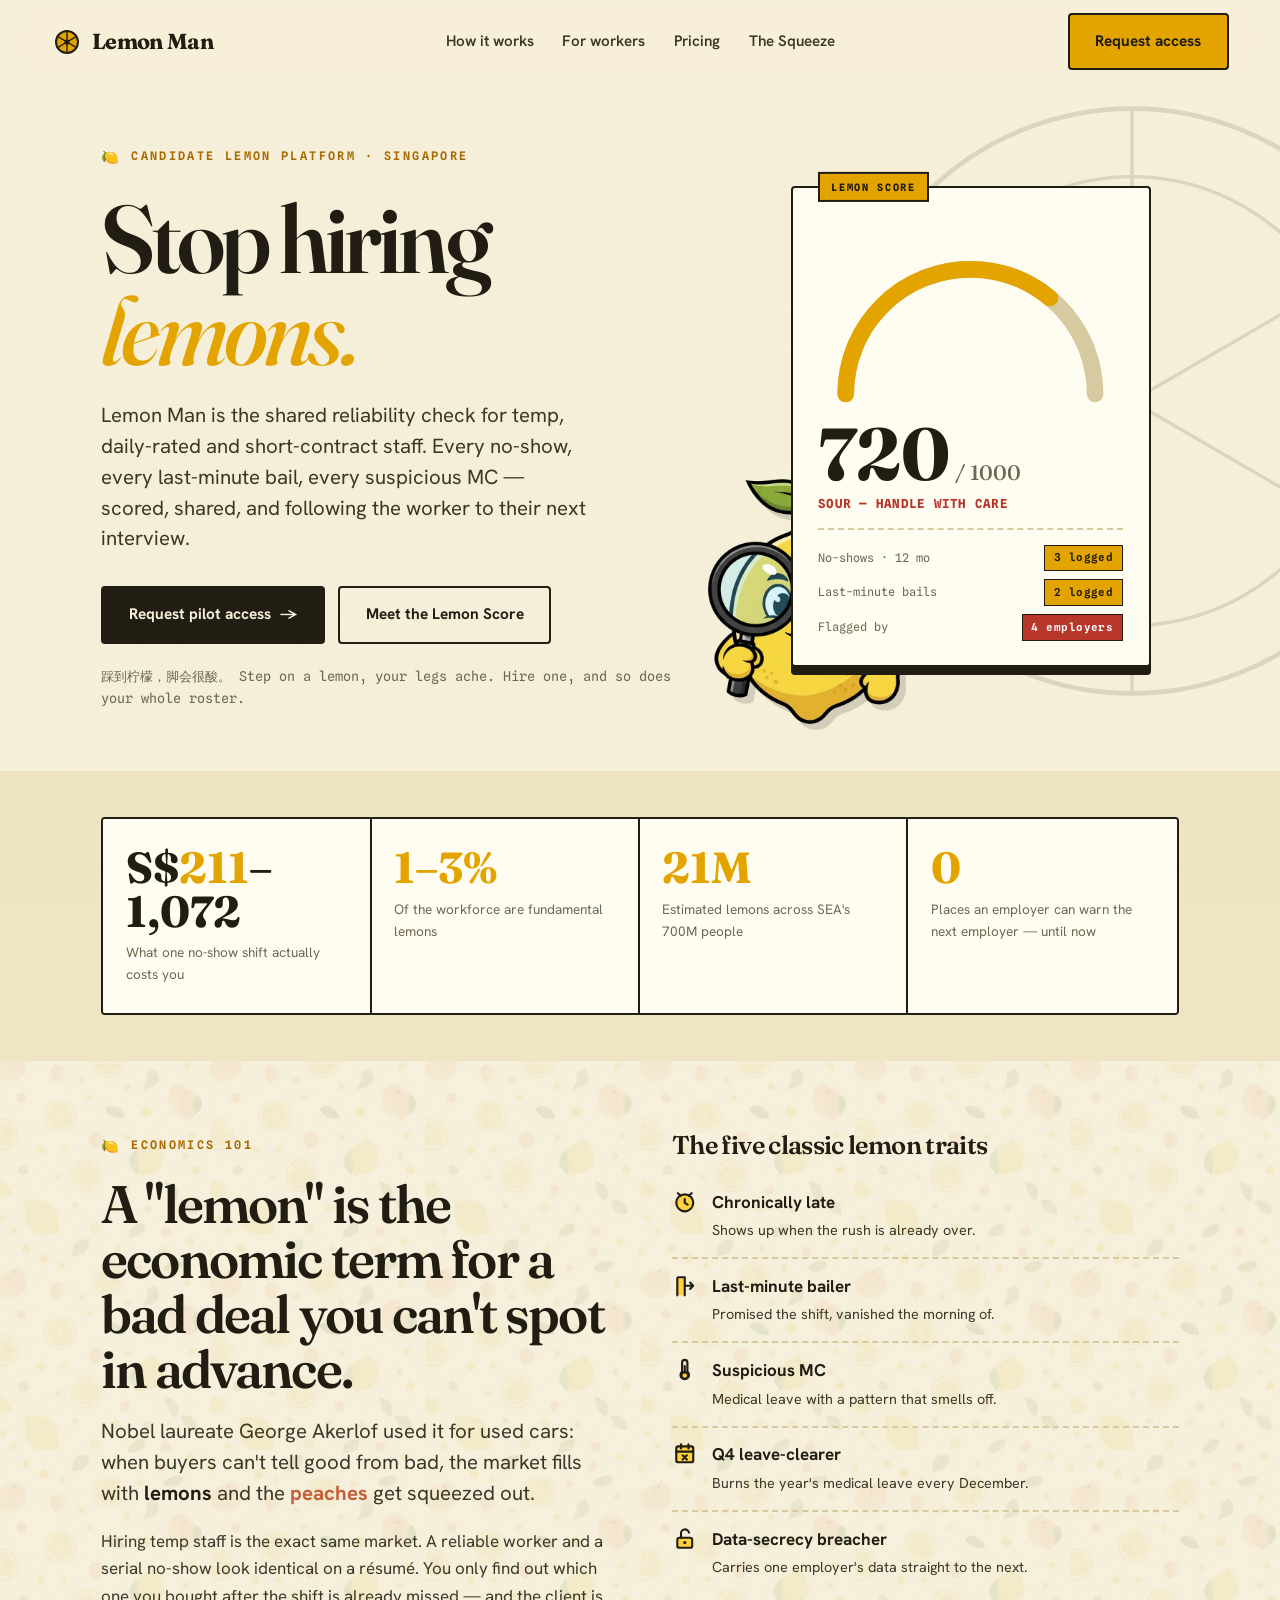
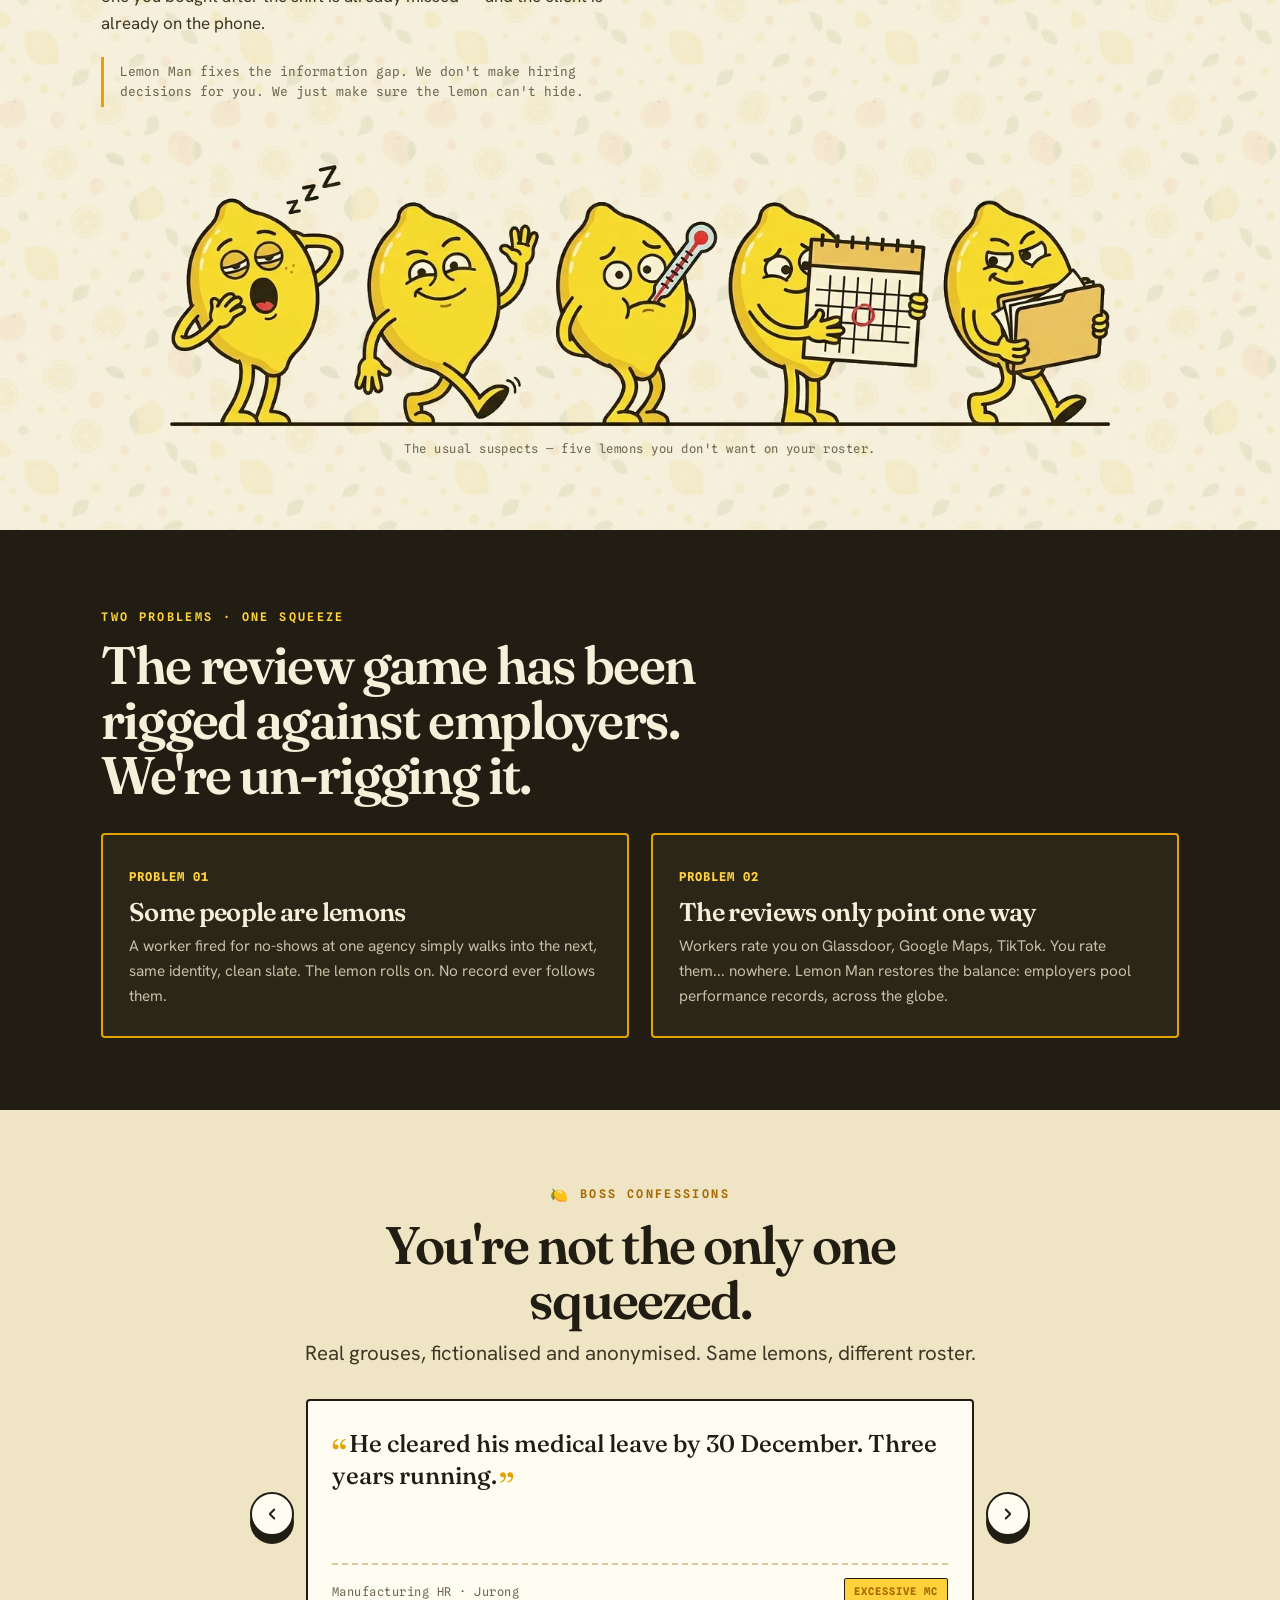
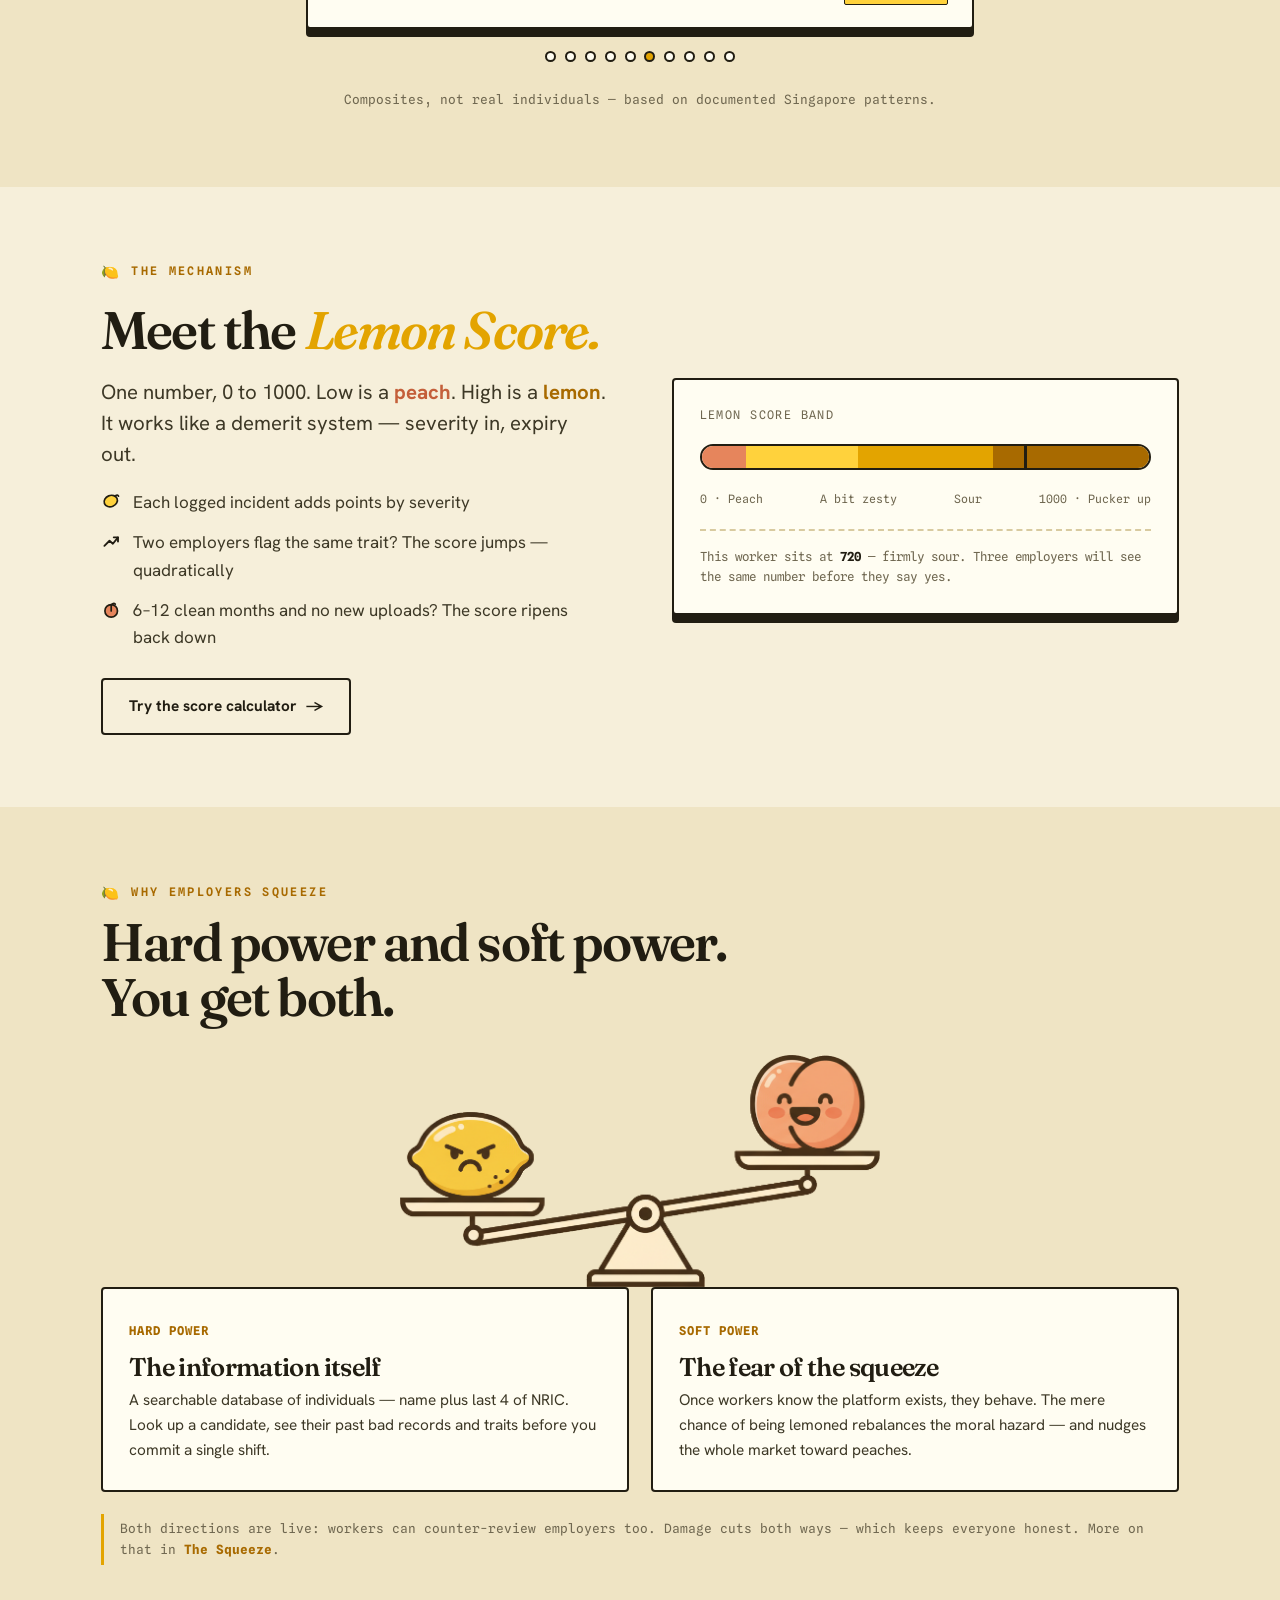
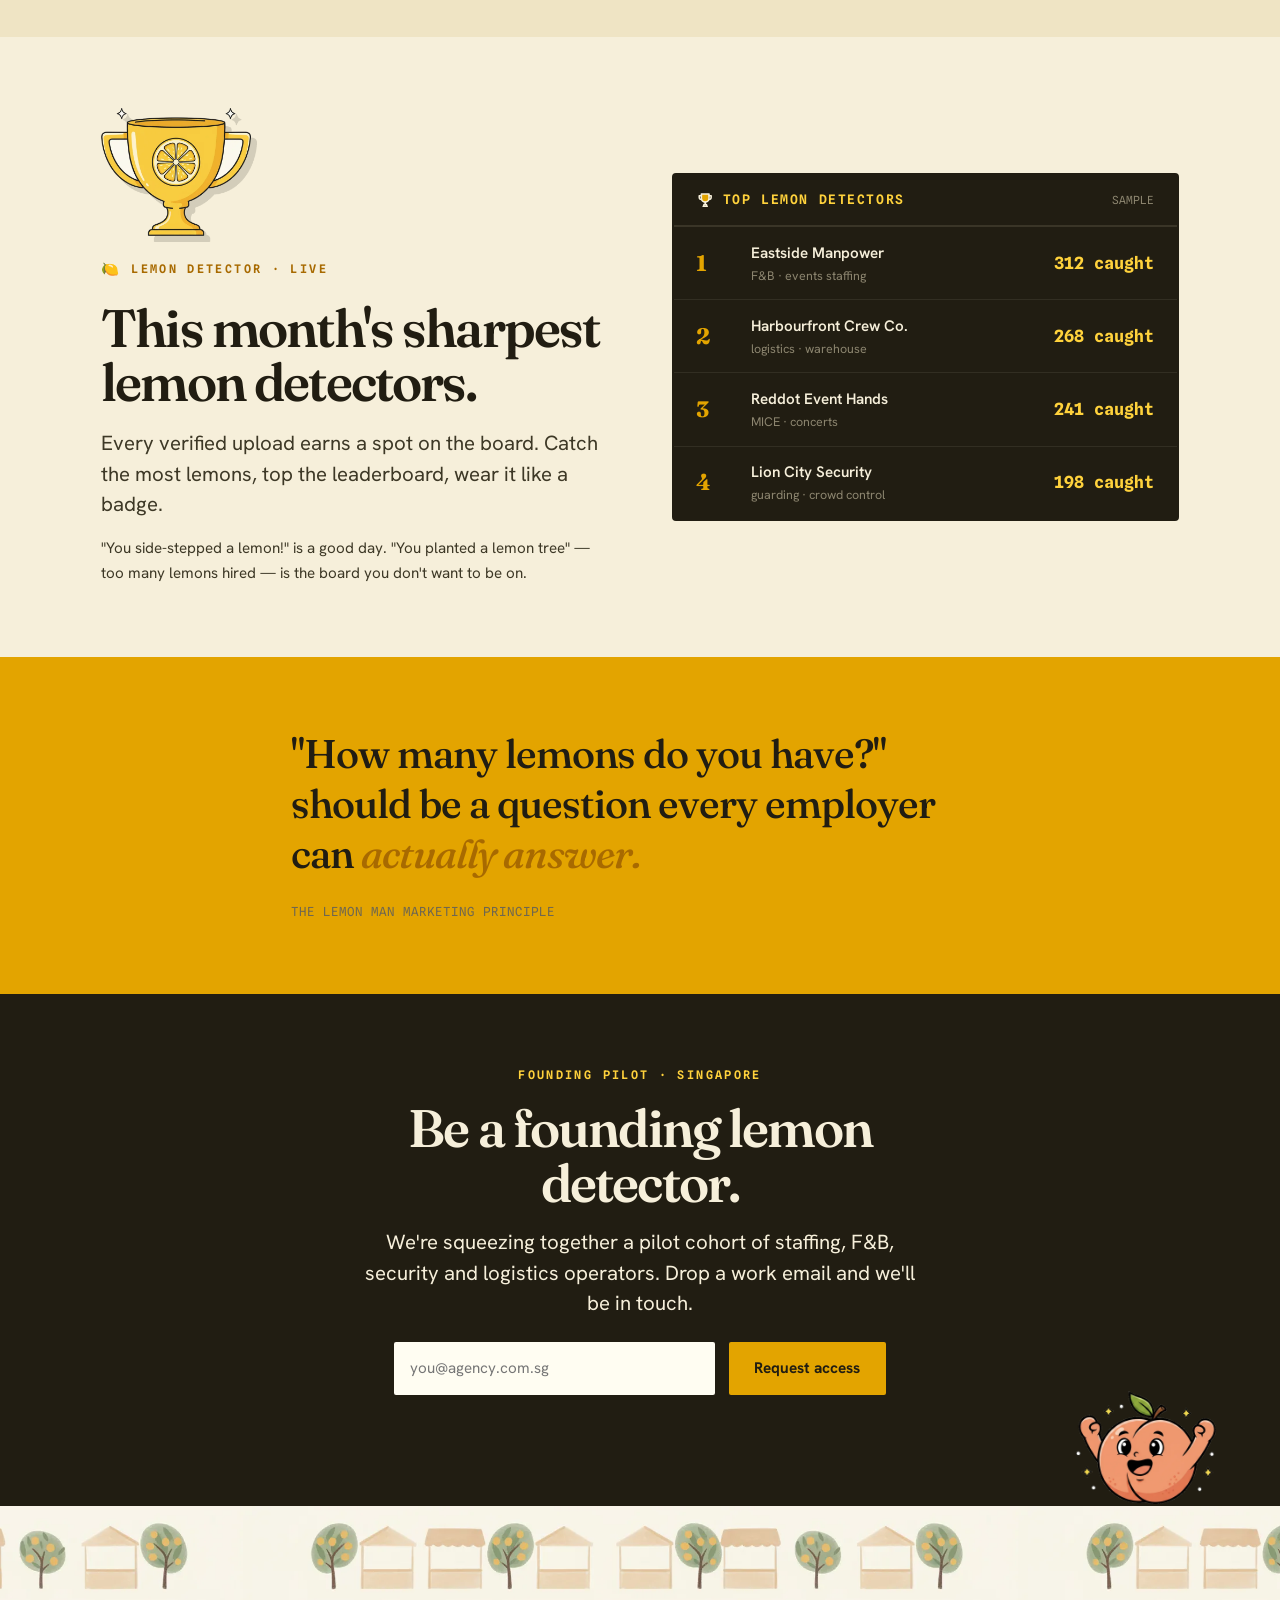
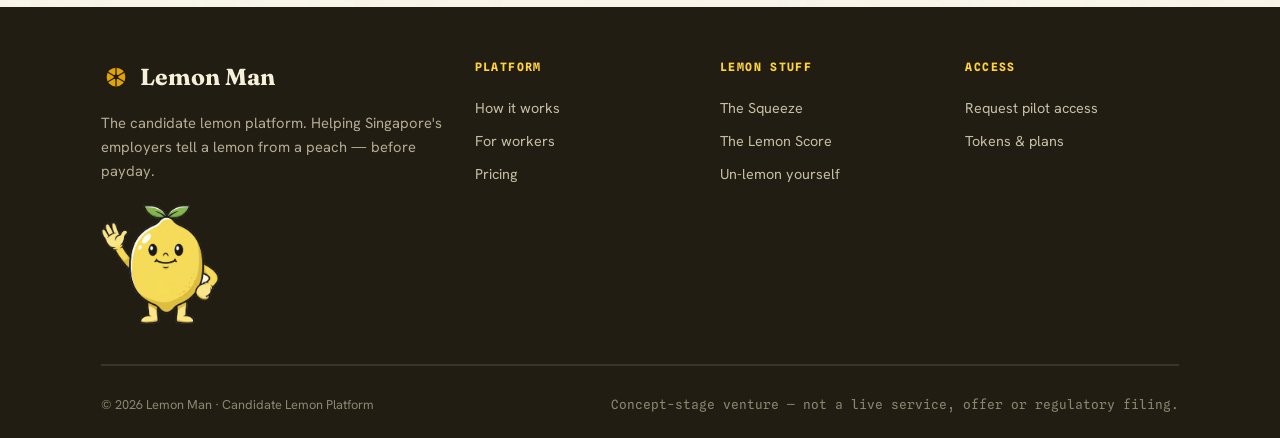
==== commit 073851f4: "Belt-and-braces: strip width/height attrs from <img> tags The CSS fix (img { height: auto }) is alre" ====
--- a/index.html
+++ b/index.html
@@ -14,7 +14,7 @@
 <meta name="twitter:card" content="summary_large_image">
 <link rel="preconnect" href="https://fonts.googleapis.com">
 <link rel="preconnect" href="https://fonts.gstatic.com" crossorigin>
-<link rel="stylesheet" href="assets/css/lemon.css?v=15">
+<link rel="stylesheet" href="assets/css/lemon.css?v=16">
 </head>
 <body>
 
@@ -90,7 +90,7 @@
             </div>
           </div>
         </div>
-        <img width="536" height="688" class="hero-mascot illo--pop" src="assets/img/lemon-man.webp" alt="Lemon Man, the mascot, holding a magnifying glass">
+        <img class="hero-mascot illo--pop" src="assets/img/lemon-man.webp" alt="Lemon Man, the mascot, holding a magnifying glass">
       </div>
     </div>
   </div>
@@ -131,7 +131,7 @@
       </div>
     </div>
     <div class="reveal" data-d="2" style="margin-top:clamp(2rem,4.5vw,3.6rem);">
-      <img loading="lazy" width="1269" height="352" class="illo illo-strip illo-strip--rogues" src="assets/img/rogues.webp" alt="The lemon rogues' gallery: five unreliable-worker types — the late one, the bailer, the fake-MC, the leave-clearer and the data sneak">
+      <img loading="lazy" class="illo illo-strip illo-strip--rogues" src="assets/img/rogues.webp" alt="The lemon rogues' gallery: five unreliable-worker types — the late one, the bailer, the fake-MC, the leave-clearer and the data sneak">
       <p class="illo-cap">The usual suspects — five lemons you don't want on your roster.</p>
     </div>
   </div>
@@ -240,7 +240,7 @@
   <div class="wrap">
     <div class="grid grid-2" style="gap:clamp(2rem,5vw,4rem); align-items:center;">
       <div class="reveal">
-        <img loading="lazy" width="560" height="478" class="illo illo-trophy illo--pop" src="assets/img/trophy.webp" alt="The lemon-detector trophy">
+        <img loading="lazy" class="illo illo-trophy illo--pop" src="assets/img/trophy.webp" alt="The lemon-detector trophy">
         <span class="kicker">Lemon detector · live</span>
         <h2 style="margin:1.1rem 0 1.1rem;">This month's sharpest lemon detectors.</h2>
         <p class="lede" style="margin-bottom:1rem;">Every verified upload earns a spot on the board. Catch the most lemons, top the leaderboard, wear it like a badge.</p>
@@ -279,7 +279,7 @@
     </form>
     <p class="form-msg reveal" data-d="2" role="status" style="text-align:center;"></p>
   </div>
-  <img loading="lazy" width="640" height="516" class="cta-cheer" src="assets/img/peach-cheer.webp" alt="" aria-hidden="true">
+  <img loading="lazy" class="cta-cheer" src="assets/img/peach-cheer.webp" alt="" aria-hidden="true">
 </section>
 
 <div class="grove-band" aria-hidden="true"></div>
@@ -302,7 +302,7 @@
           <span>Lemon&nbsp;Man</span>
         </div>
         <p class="foot__tag">The candidate lemon platform. Helping Singapore's employers tell a lemon from a peach — before payday.</p>
-        <img loading="lazy" width="617" height="620" class="foot-wave" src="assets/img/lemon-man-wave.webp" alt="" aria-hidden="true">
+        <img loading="lazy" class="foot-wave" src="assets/img/lemon-man-wave.webp" alt="" aria-hidden="true">
       </div>
       <div class="foot__col">
         <h5>Platform</h5>
@@ -329,6 +329,6 @@
   </div>
 </footer>
 
-<script src="assets/js/lemon.js?v=15"></script>
+<script src="assets/js/lemon.js?v=16"></script>
 </body>
 </html>
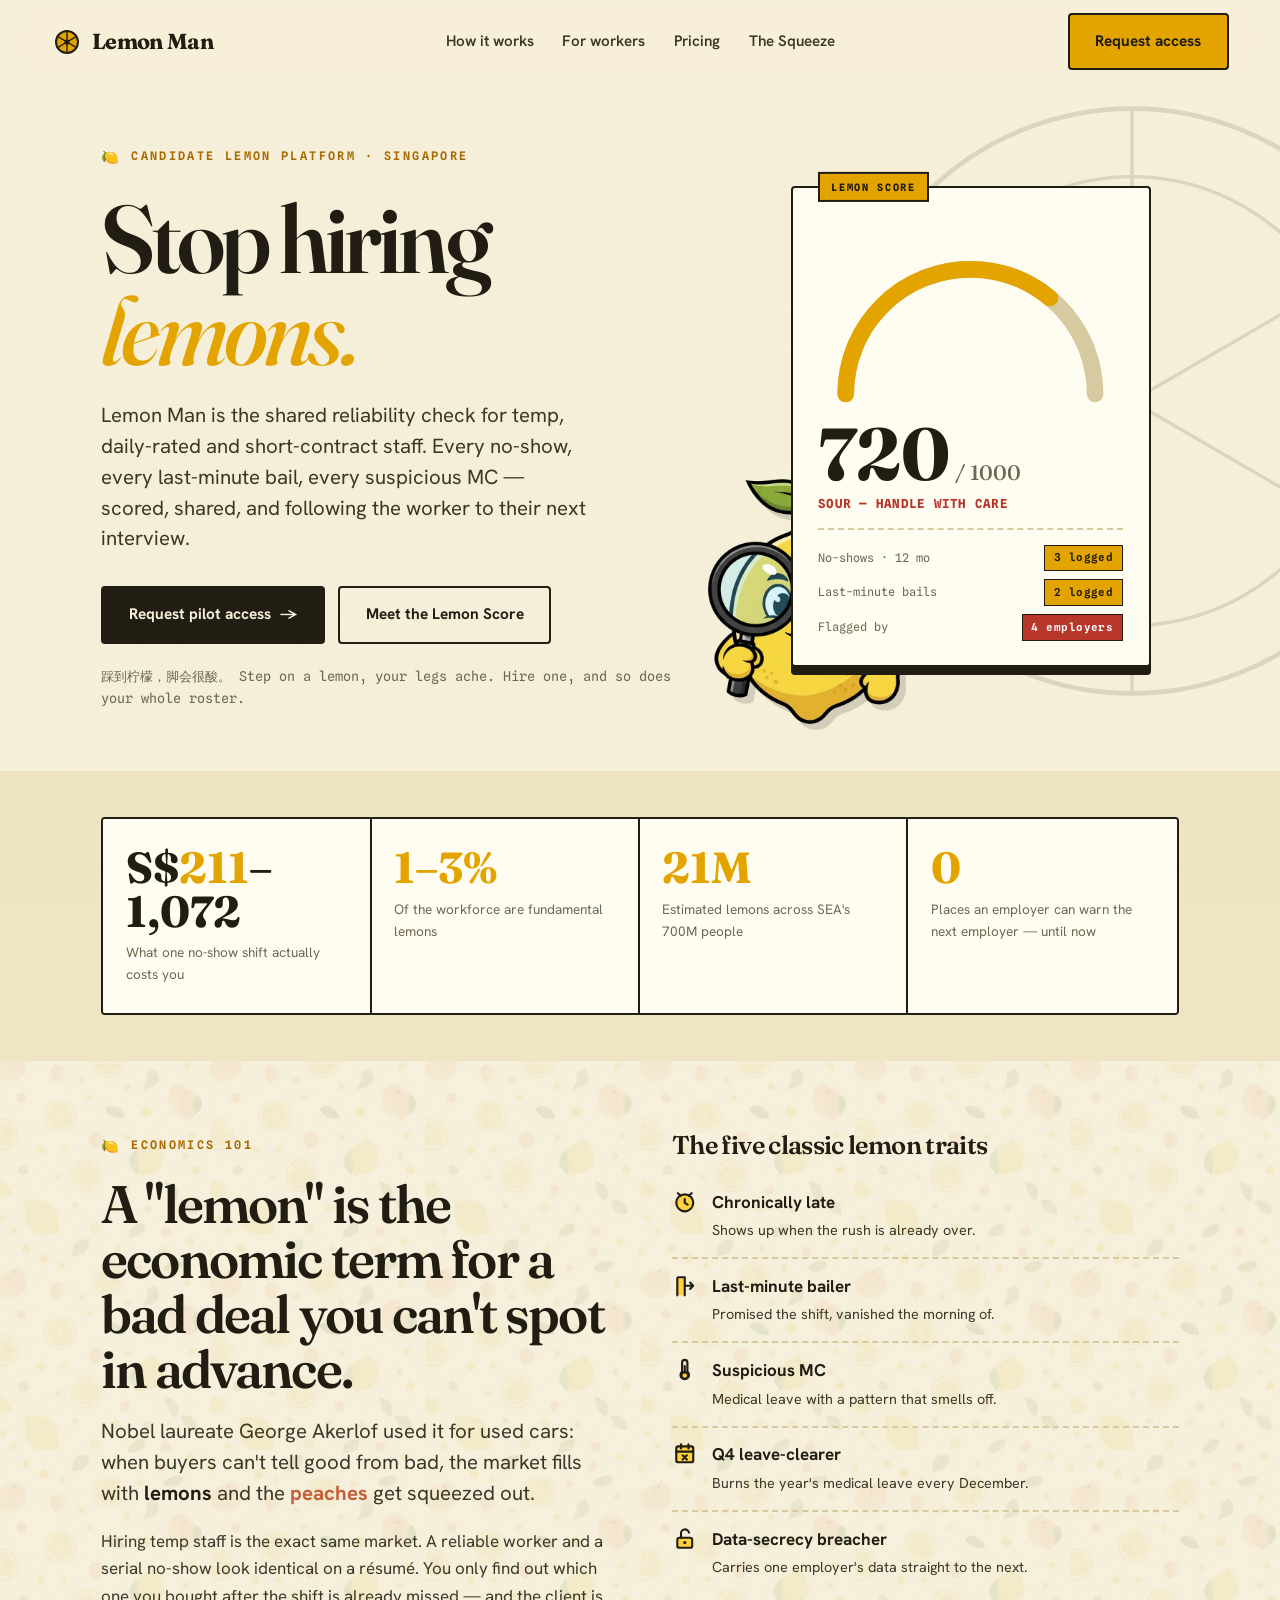
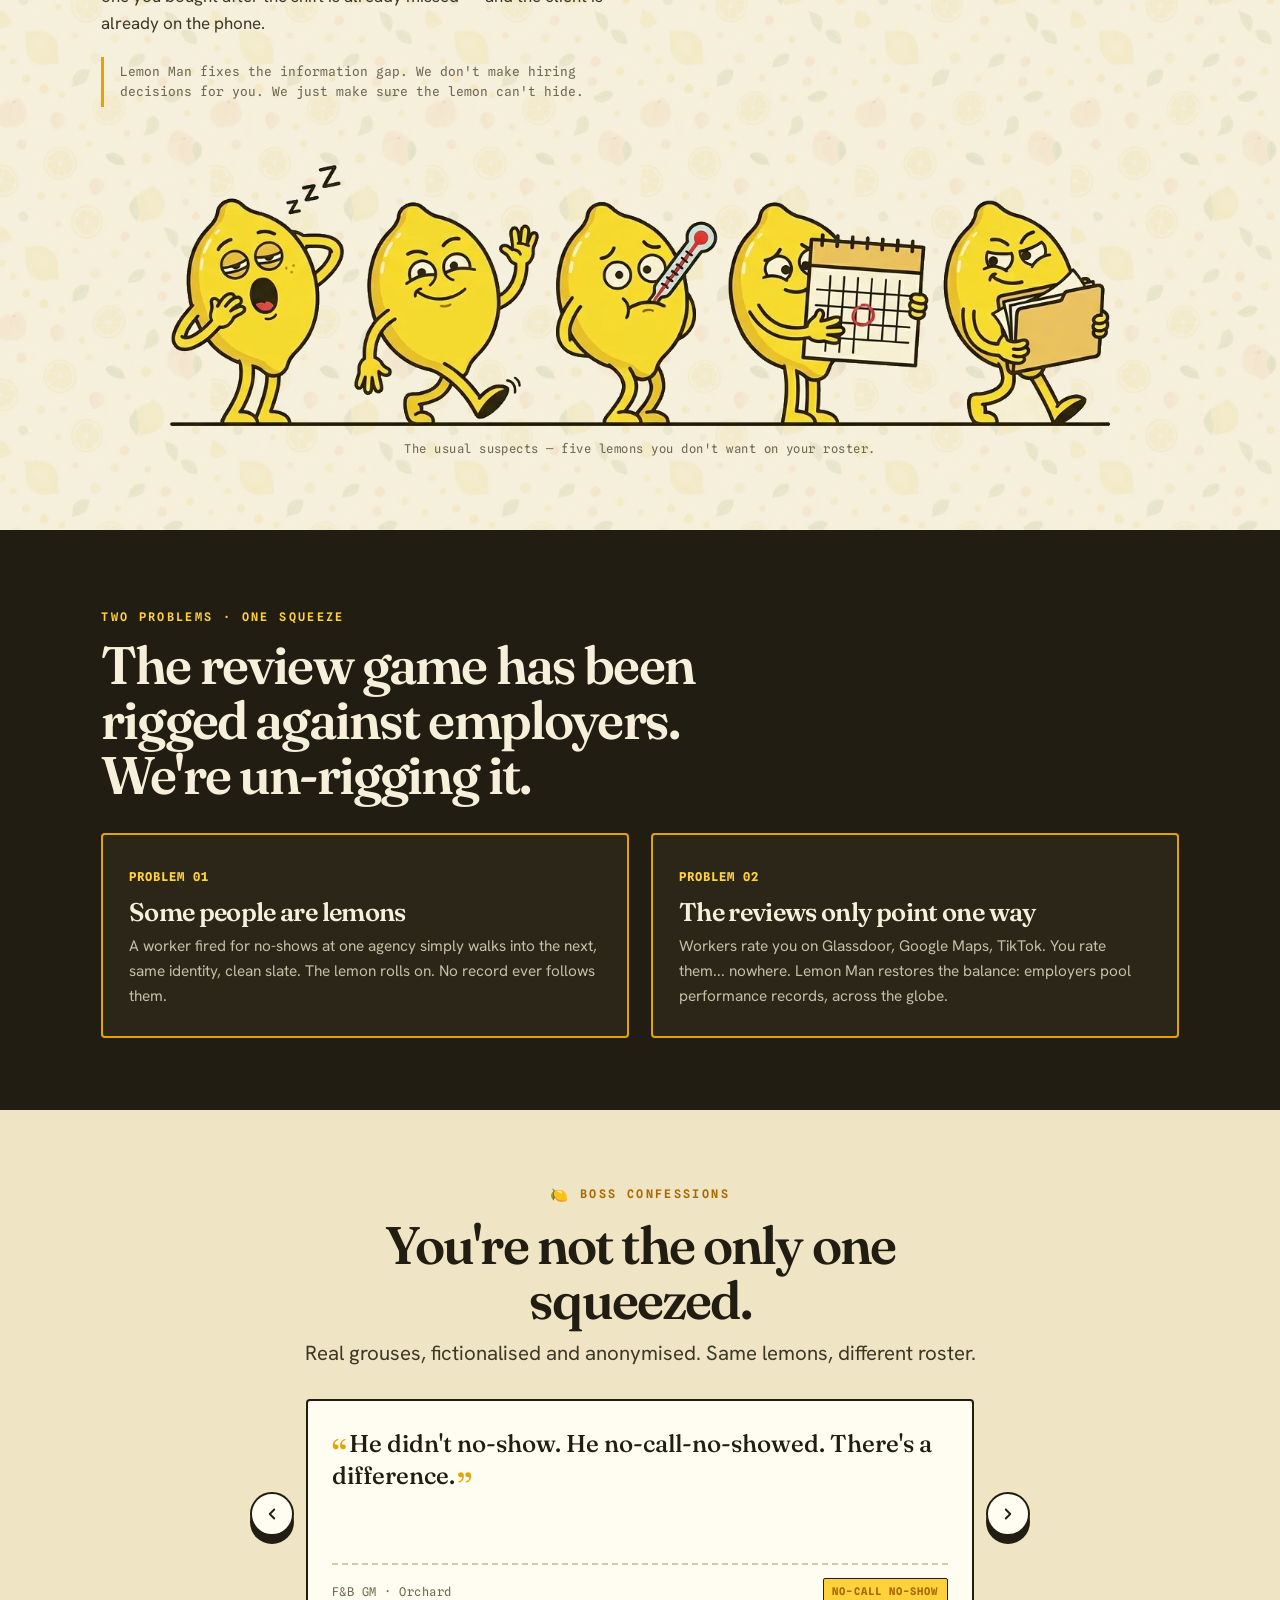
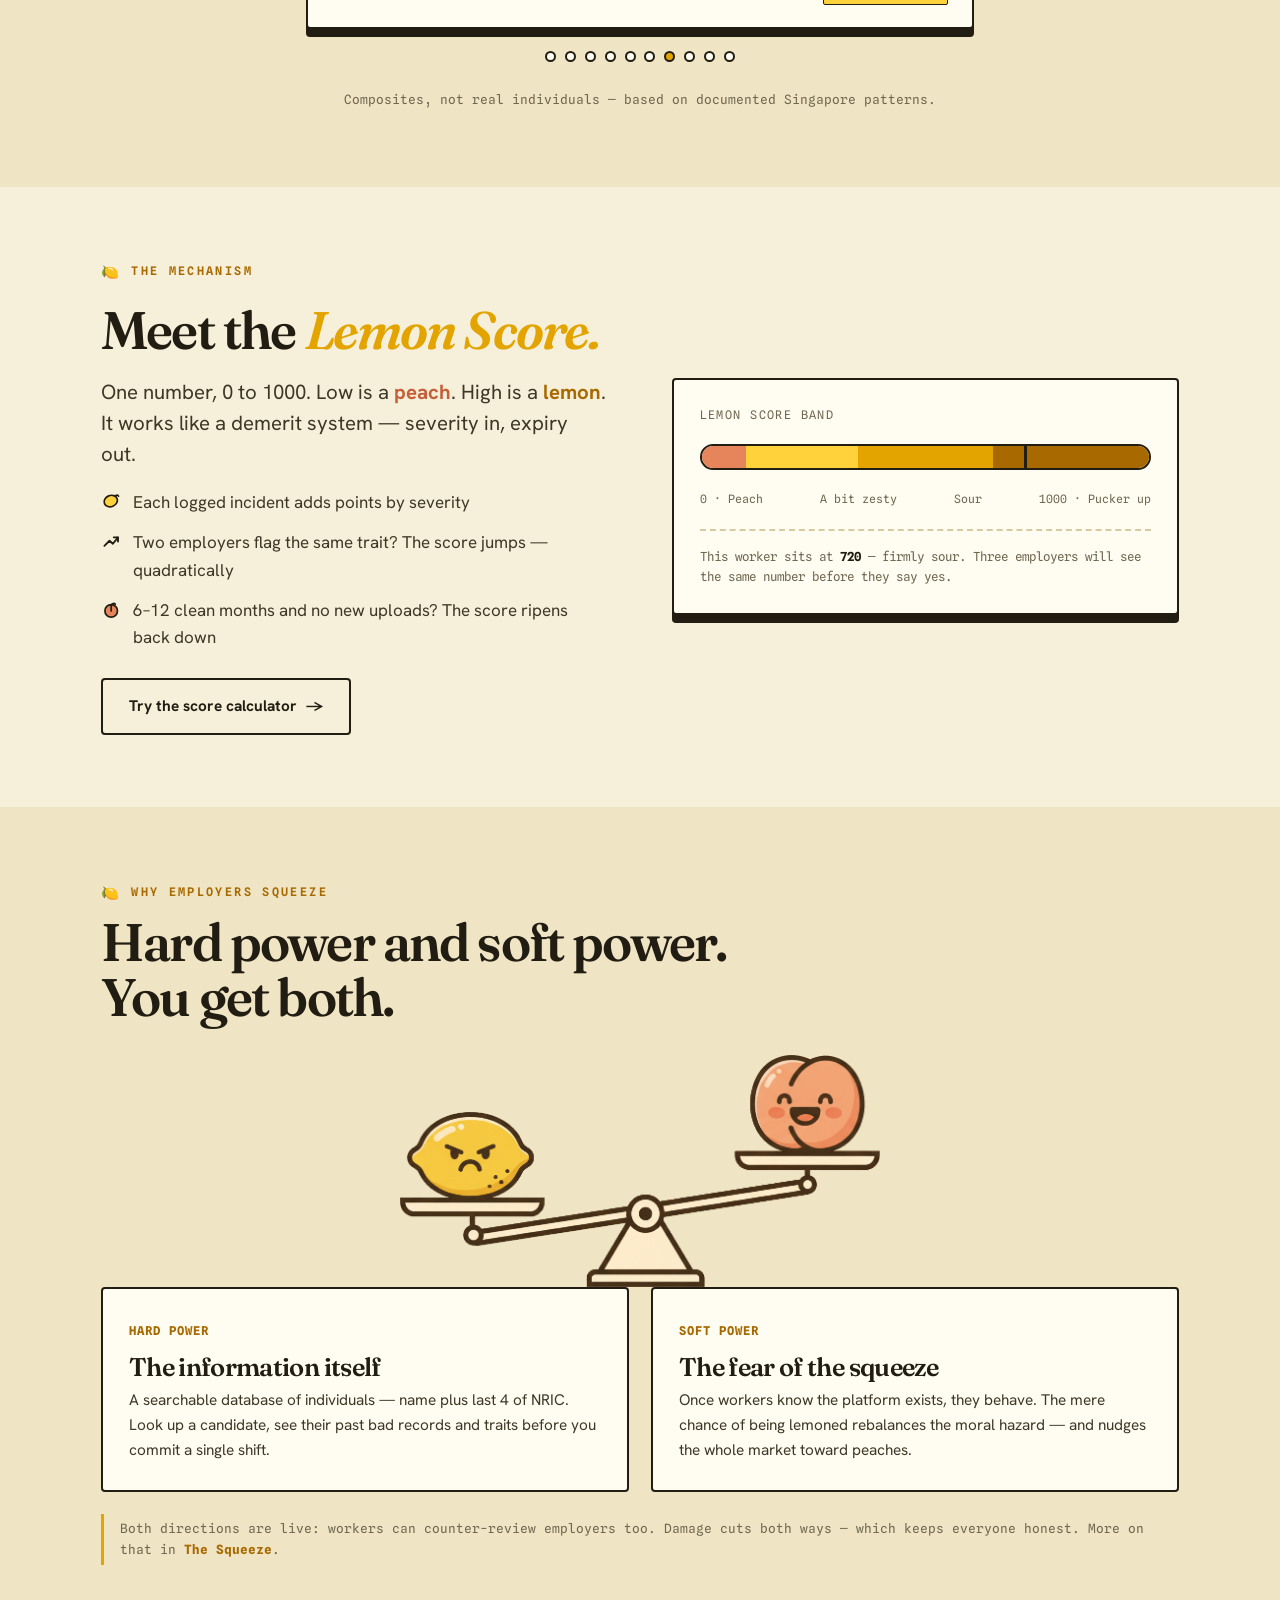
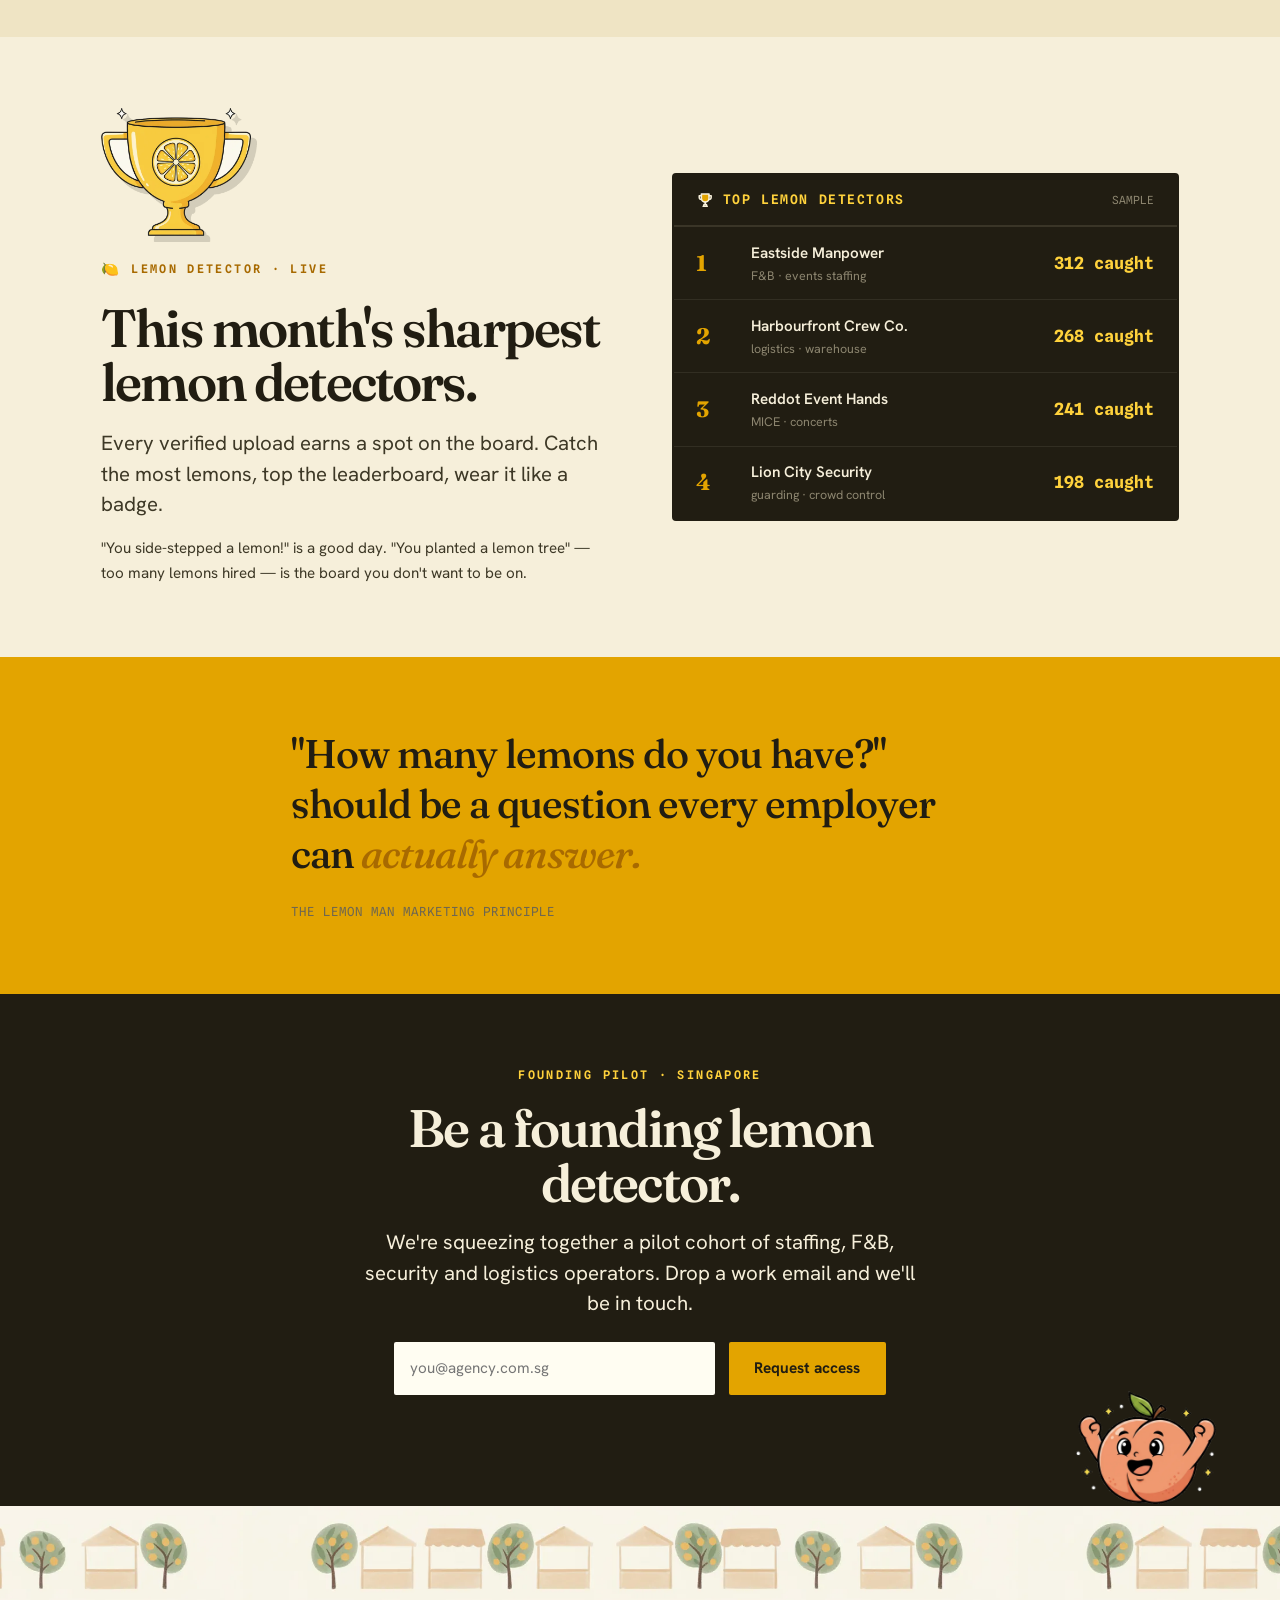
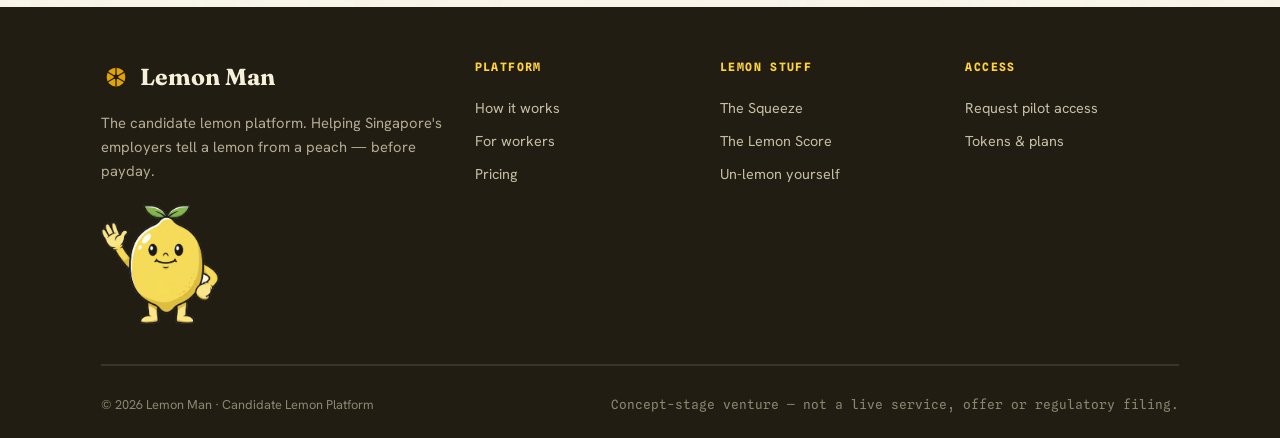
==== commit 4063e7c9: "Remove paid removal segment, reframe as free independent appeal The for-workers "Want a record gone " ====
--- a/index.html
+++ b/index.html
@@ -14,7 +14,7 @@
 <meta name="twitter:card" content="summary_large_image">
 <link rel="preconnect" href="https://fonts.googleapis.com">
 <link rel="preconnect" href="https://fonts.gstatic.com" crossorigin>
-<link rel="stylesheet" href="assets/css/lemon.css?v=16">
+<link rel="stylesheet" href="assets/css/lemon.css?v=17">
 </head>
 <body>
 
@@ -329,6 +329,6 @@
   </div>
 </footer>
 
-<script src="assets/js/lemon.js?v=16"></script>
+<script src="assets/js/lemon.js?v=17"></script>
 </body>
 </html>
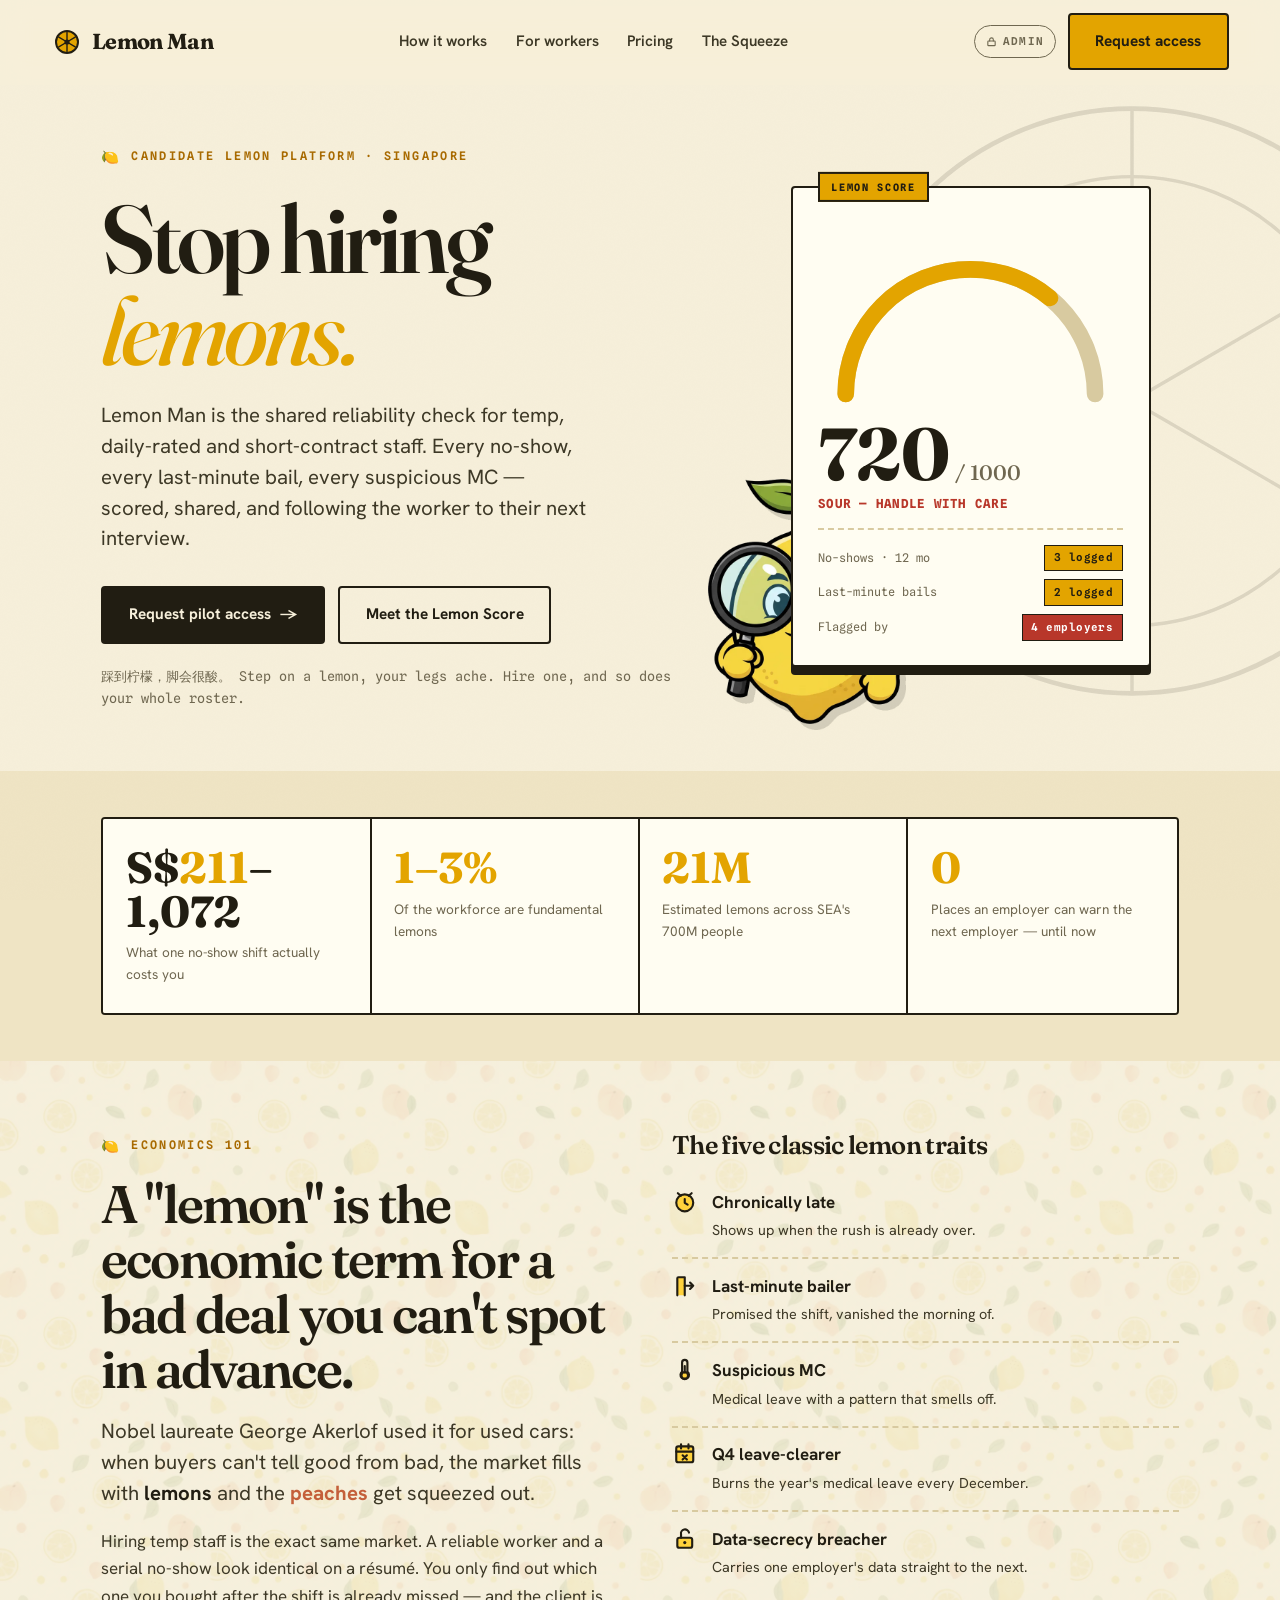
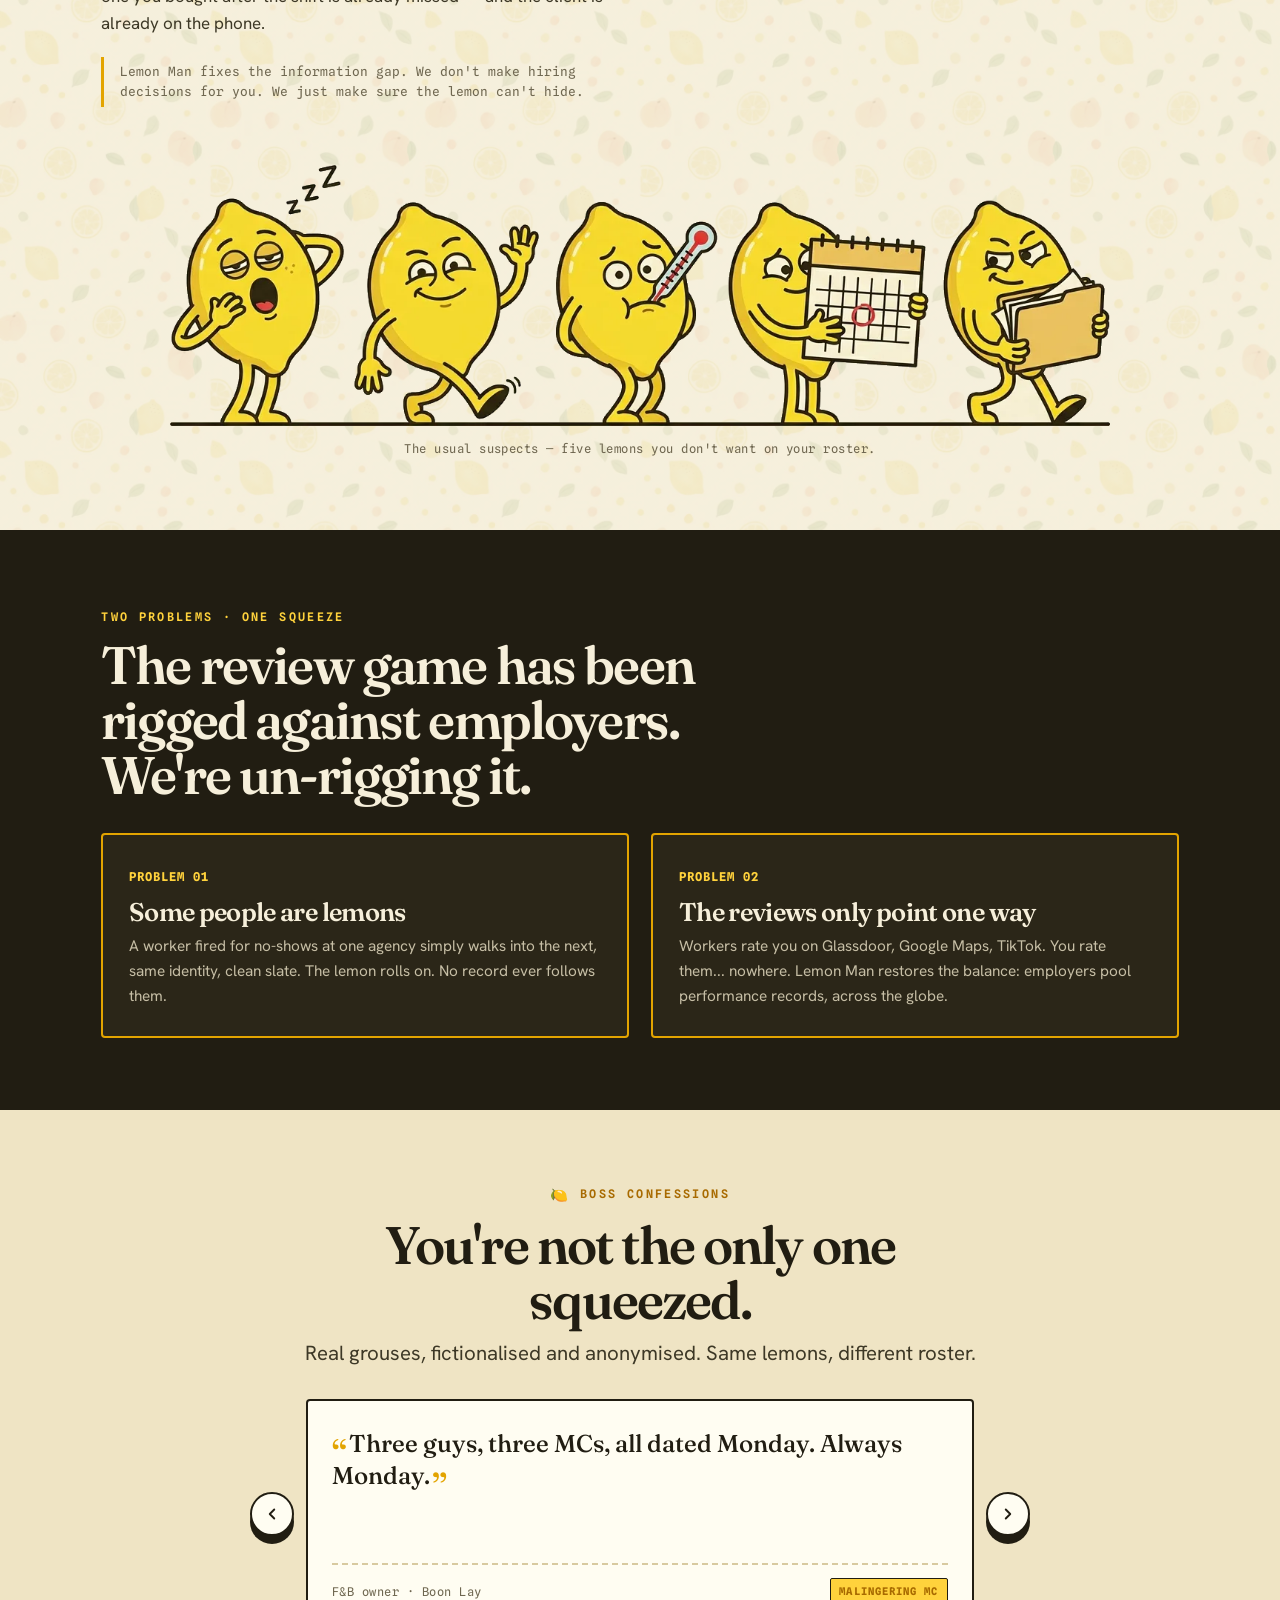
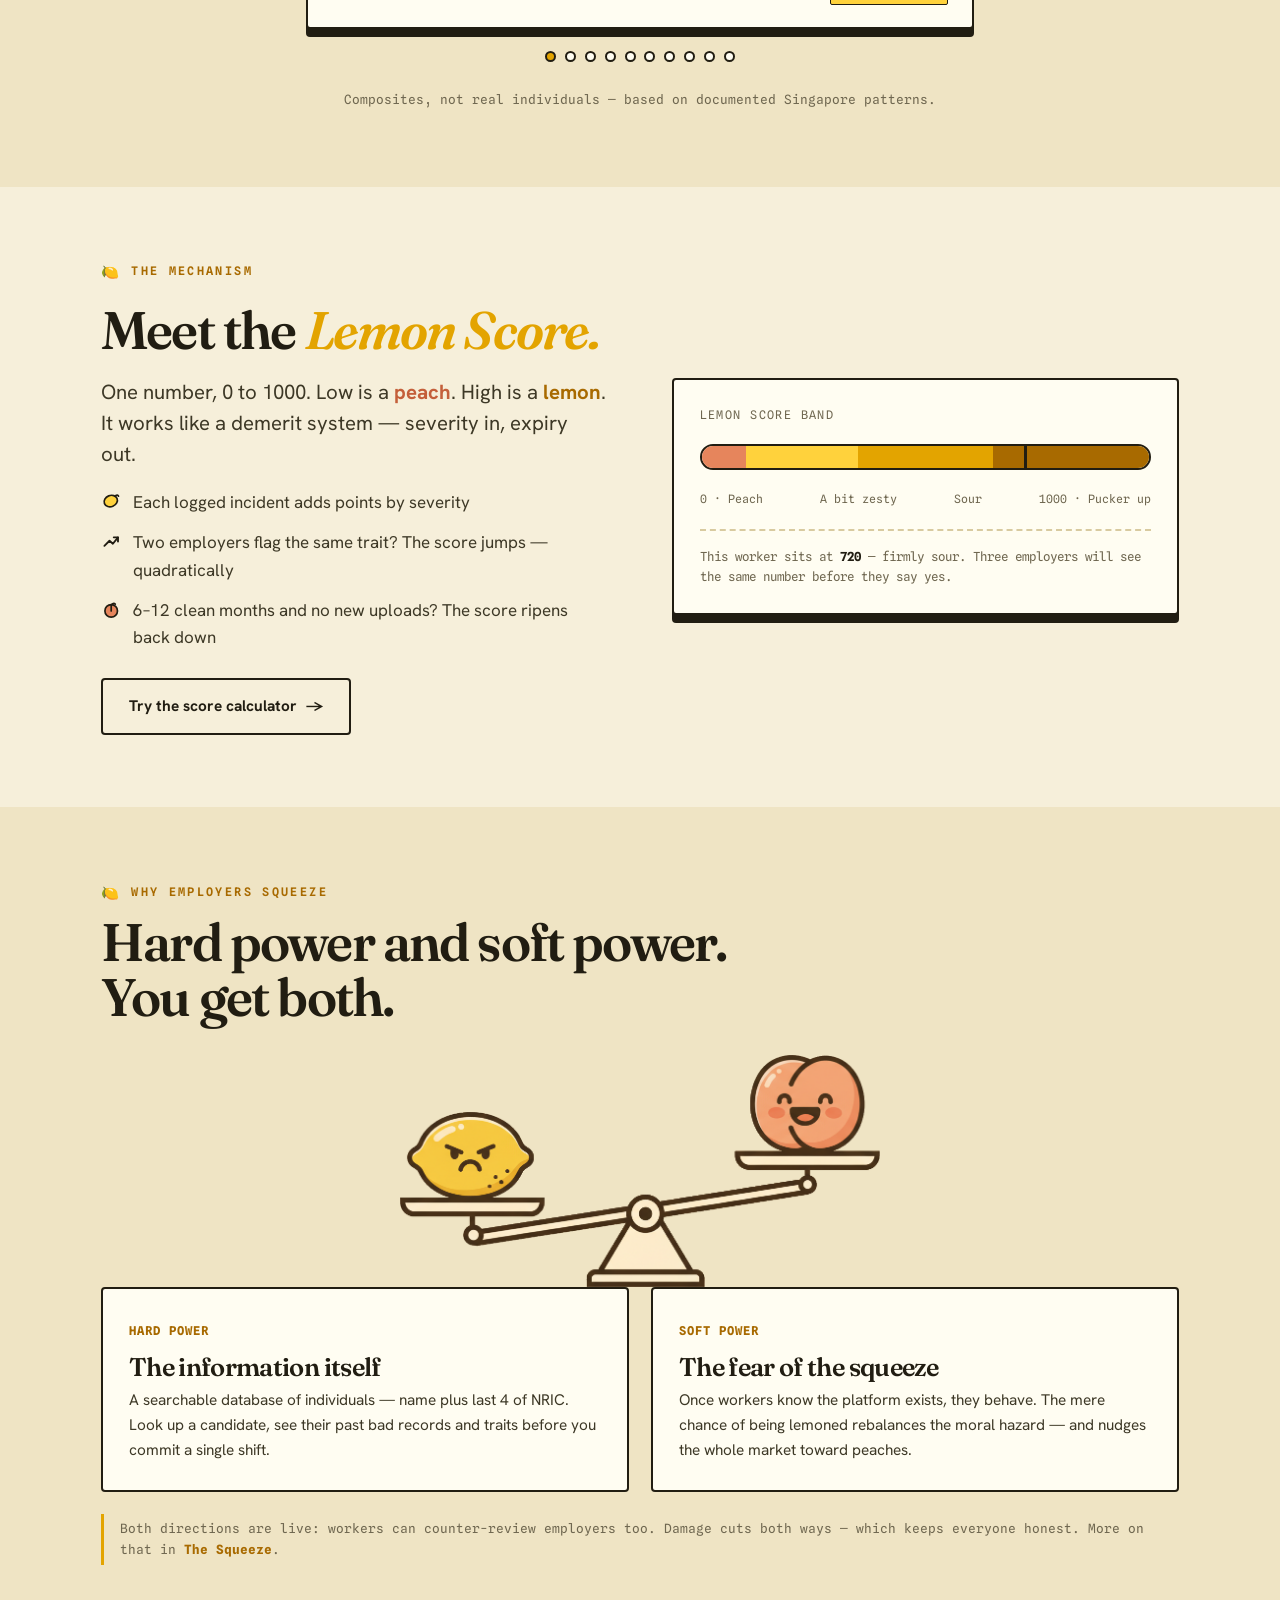
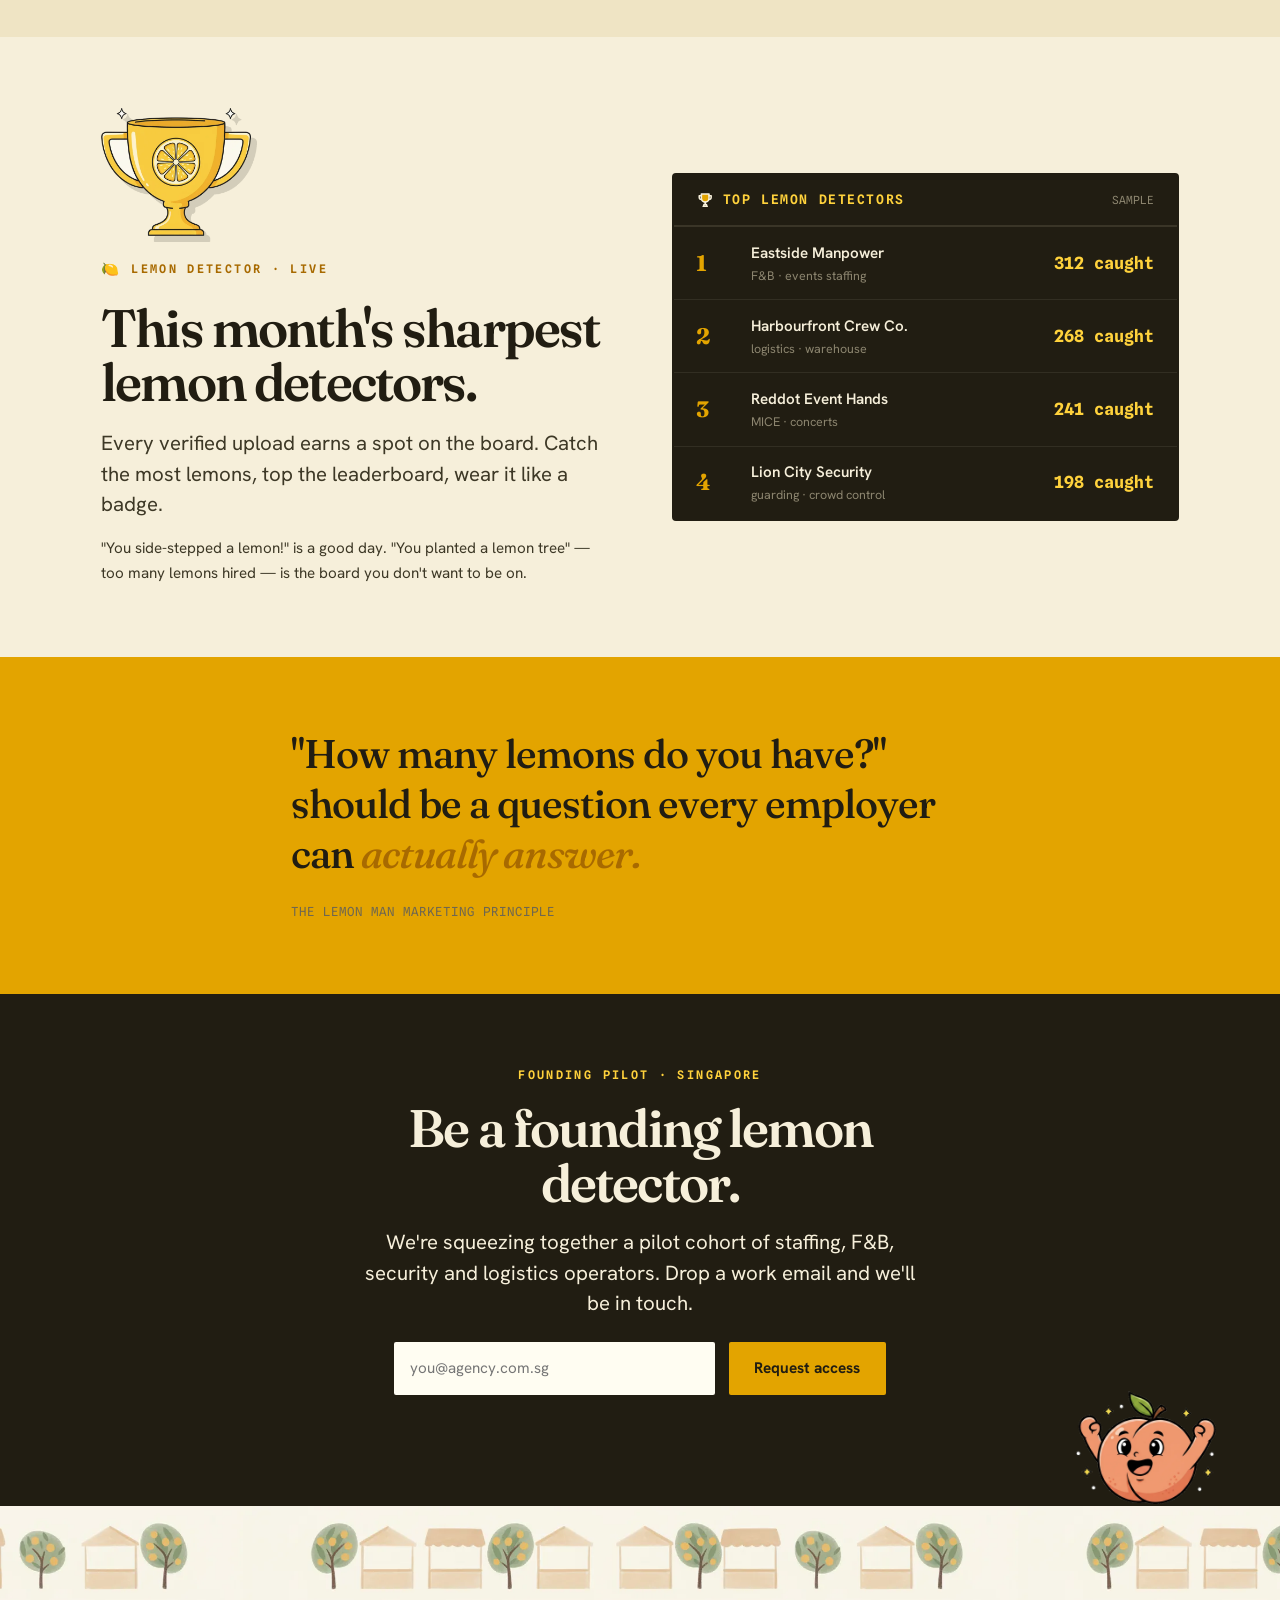
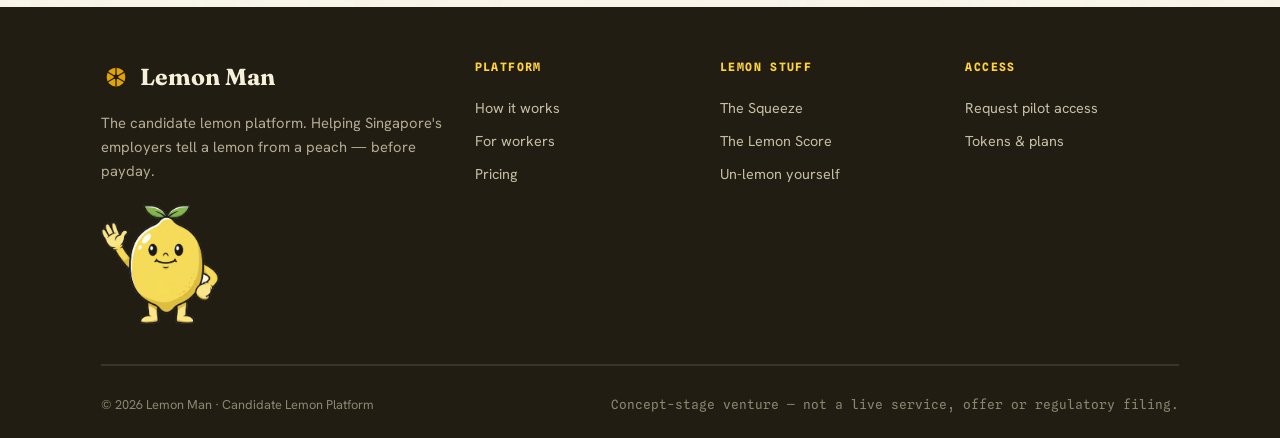
==== commit d7e461df: "Add gated /admin/ Intel Cabinet — government brief + 5 intel pages The public marketing site stays u" ====
--- a/index.html
+++ b/index.html
@@ -14,7 +14,7 @@
 <meta name="twitter:card" content="summary_large_image">
 <link rel="preconnect" href="https://fonts.googleapis.com">
 <link rel="preconnect" href="https://fonts.gstatic.com" crossorigin>
-<link rel="stylesheet" href="assets/css/lemon.css?v=17">
+<link rel="stylesheet" href="assets/css/lemon.css?v=18">
 </head>
 <body>
 
@@ -39,11 +39,13 @@
     <a href="trust.html">The Squeeze</a>
   </nav>
   <div class="nav__right">
+    <a class="nav__admin" href="admin/index.html" aria-label="Admin sign-in"><svg viewBox="0 0 24 24" fill="none" stroke="currentColor" stroke-linecap="round" stroke-linejoin="round" aria-hidden="true"><rect x="4" y="11" width="16" height="10" rx="1.5"/><path d="M8 11V8a4 4 0 0 1 8 0v3"/></svg>Admin</a>
     <a class="btn btn--lemon" href="#access">Request access</a>
     <button class="nav__burger" aria-label="Menu" aria-expanded="false"><span></span></button>
   </div>
 </header>
 <div class="mobile-menu">
+  <a href="admin/index.html">Admin</a>
   <a href="how-it-works.html">How it works</a>
   <a href="for-workers.html">For workers</a>
   <a href="pricing.html">Pricing</a>
@@ -329,6 +331,6 @@
   </div>
 </footer>
 
-<script src="assets/js/lemon.js?v=17"></script>
+<script src="assets/js/lemon.js?v=18"></script>
 </body>
 </html>
--- a/assets/css/lemon.css
+++ b/assets/css/lemon.css
@@ -136,7 +136,11 @@
 .nav__links a::after { content: ""; position: absolute; left: 0; bottom: 0; width: 0; height: 3px; background: var(--lemon); transition: width .2s ease; }
 .nav__links a:hover, .nav__links a[aria-current="page"] { color: var(--ink); }
 .nav__links a:hover::after, .nav__links a[aria-current="page"]::after { width: 100%; }
-.nav__right { display: flex; align-items: center; gap: .9rem; }
+.nav__right { display: flex; align-items: center; gap: .7rem; }
+.nav__admin { display: inline-flex; align-items: center; gap: .35rem; font-family: var(--mono); font-size: .68rem; letter-spacing: .12em; text-transform: uppercase; font-weight: 600; color: var(--ink-3); padding: .45rem .7rem .42rem; border: 1.5px solid var(--ink-3); border-radius: 999px; transition: color .15s ease, border-color .15s ease, background .15s ease; }
+.nav__admin:hover { color: var(--ink); border-color: var(--ink); background: rgba(33,29,18,.04); }
+.nav__admin svg { width: 11px; height: 11px; stroke-width: 2.4; }
+@media (max-width: 720px) { .nav__admin { display: none; } }
 .nav__burger { display: none; width: 44px; height: 44px; align-items: center; justify-content: center; }
 .nav__burger span, .nav__burger span::before, .nav__burger span::after { display: block; width: 22px; height: 2.5px; background: var(--ink); transition: .2s; }
 .nav__burger span { position: relative; }
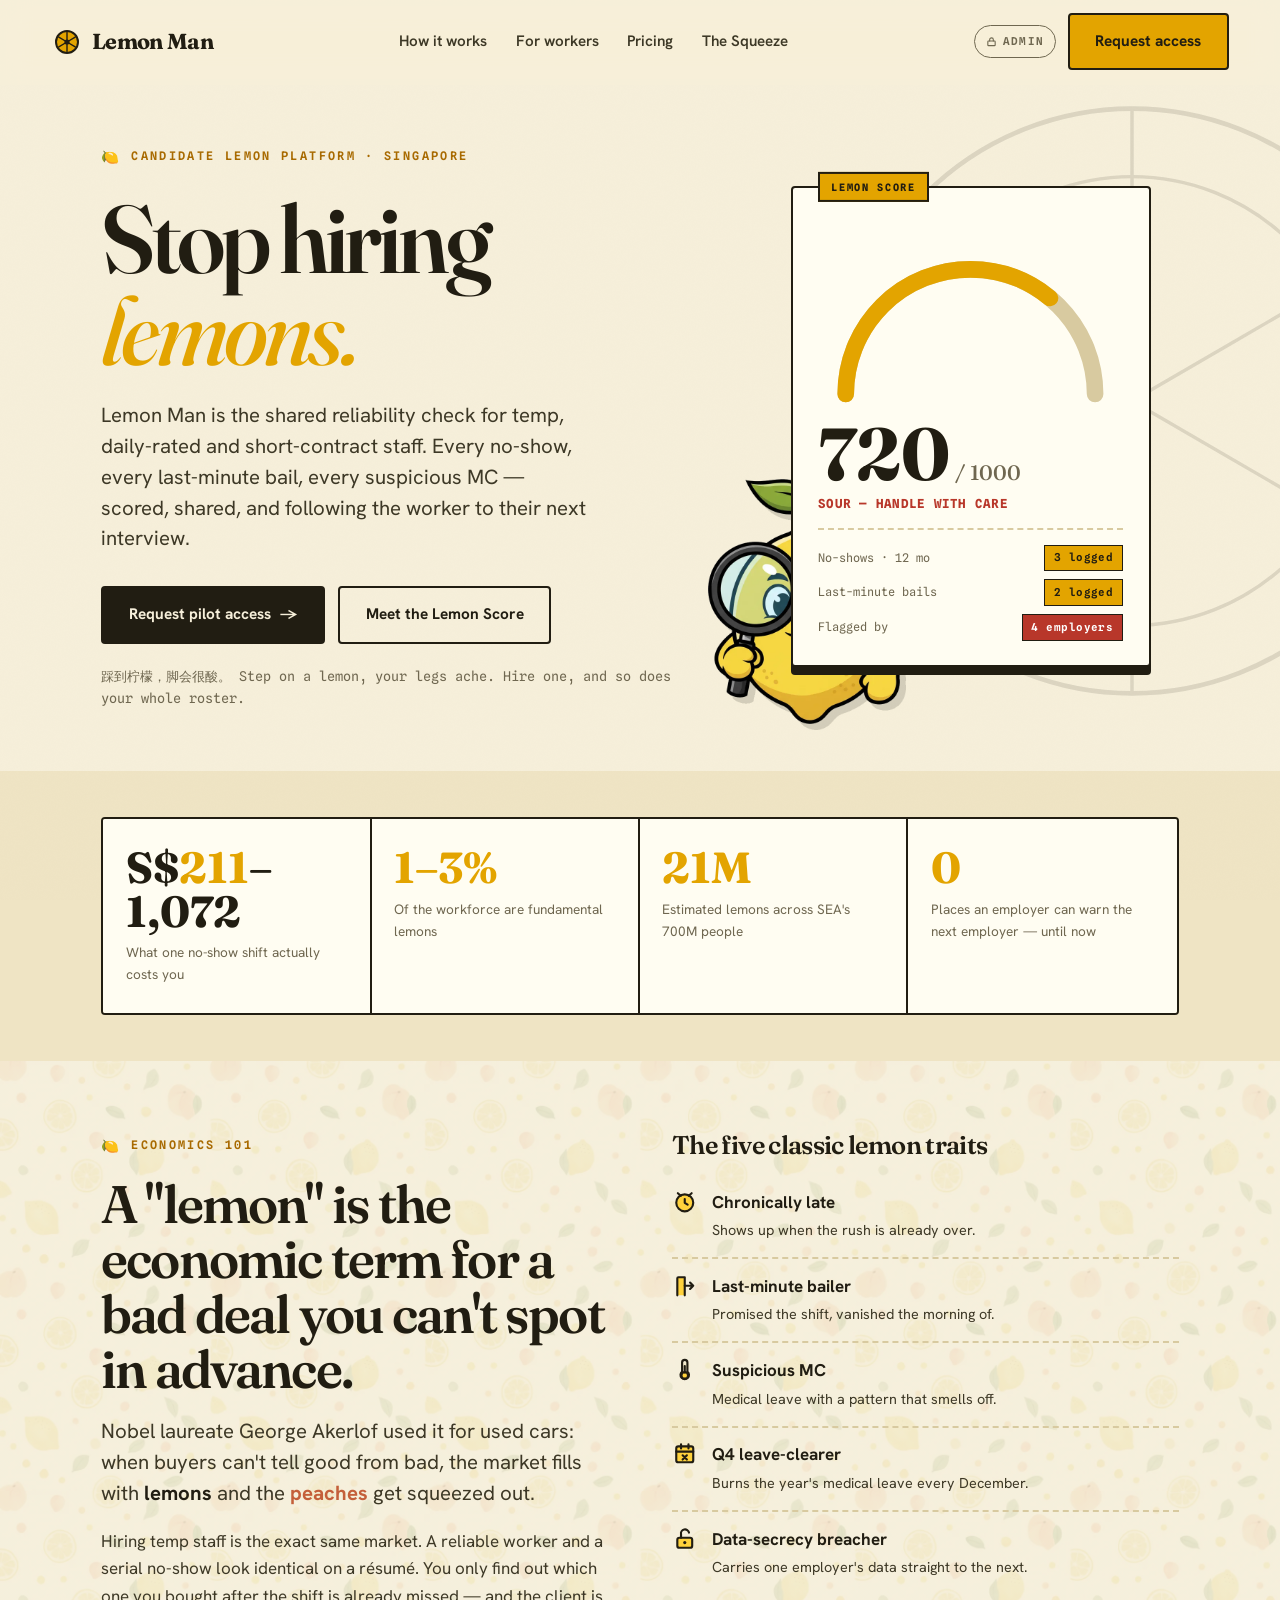
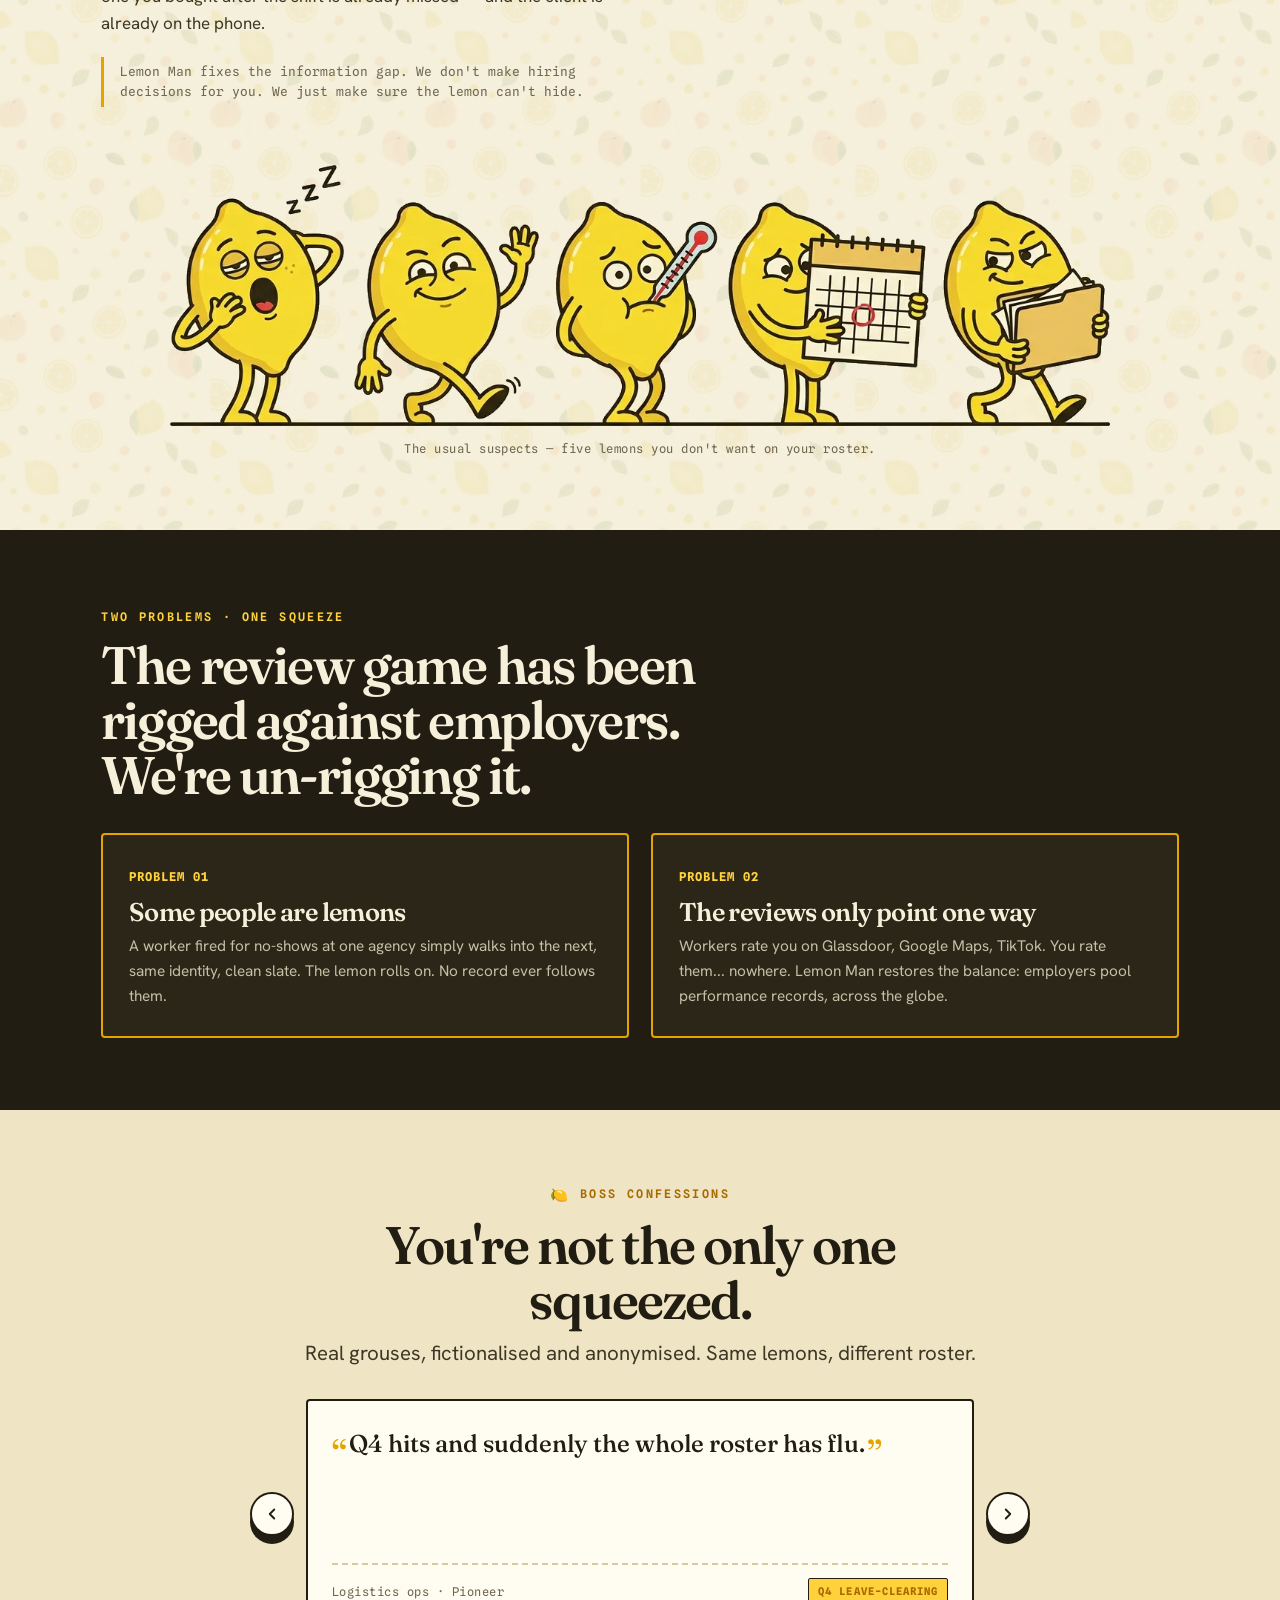
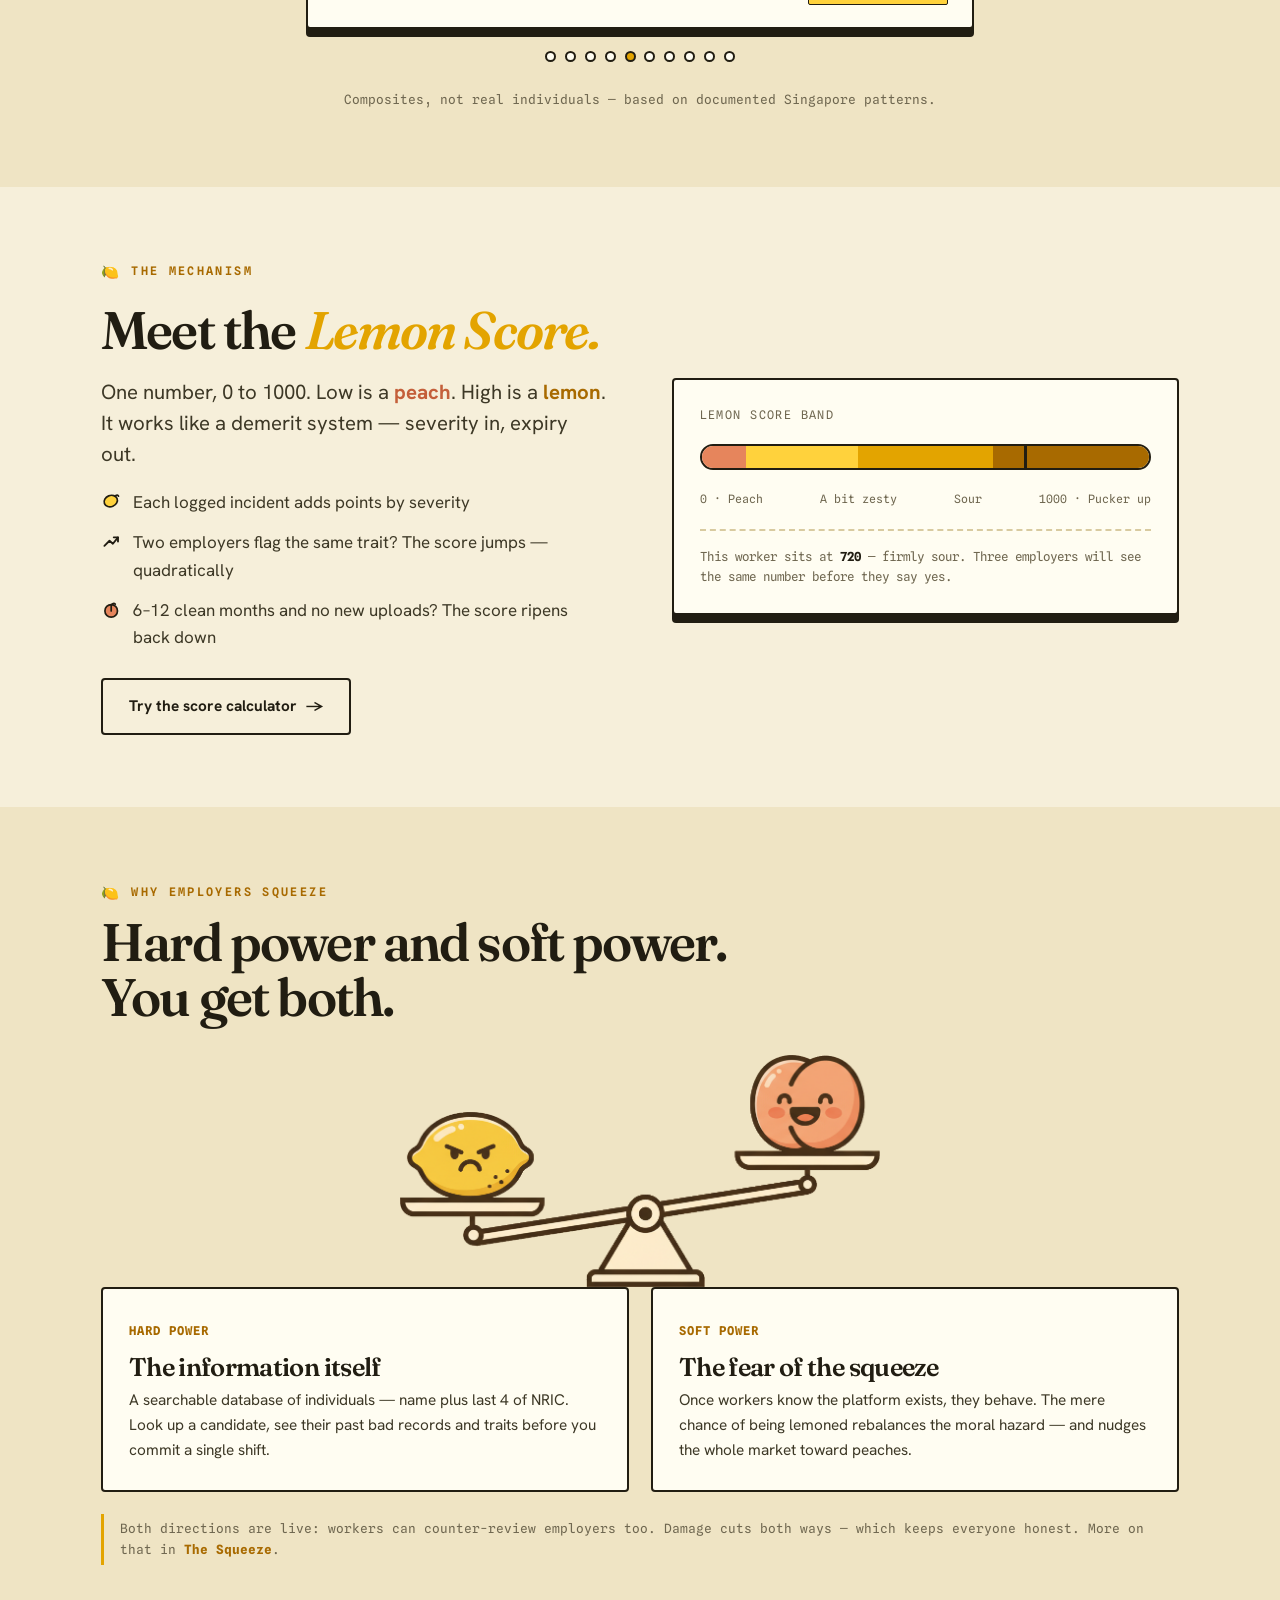
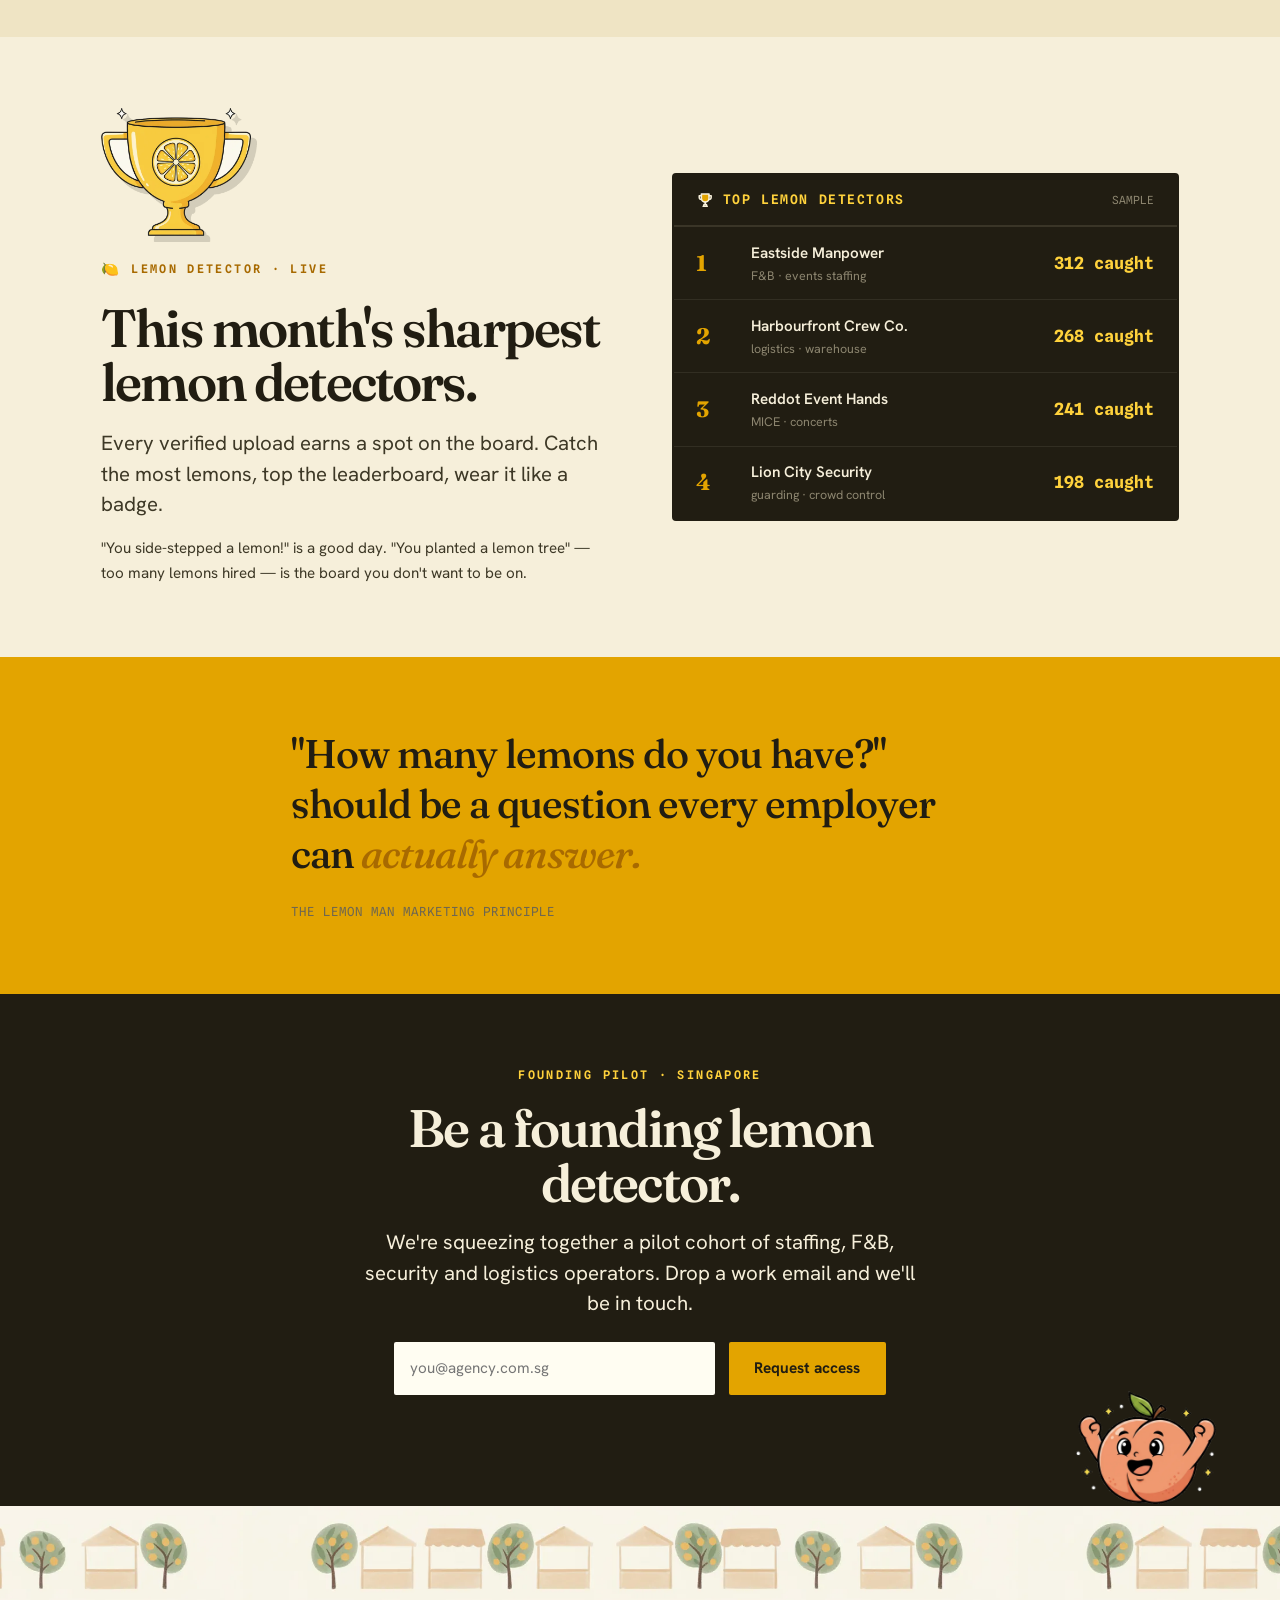
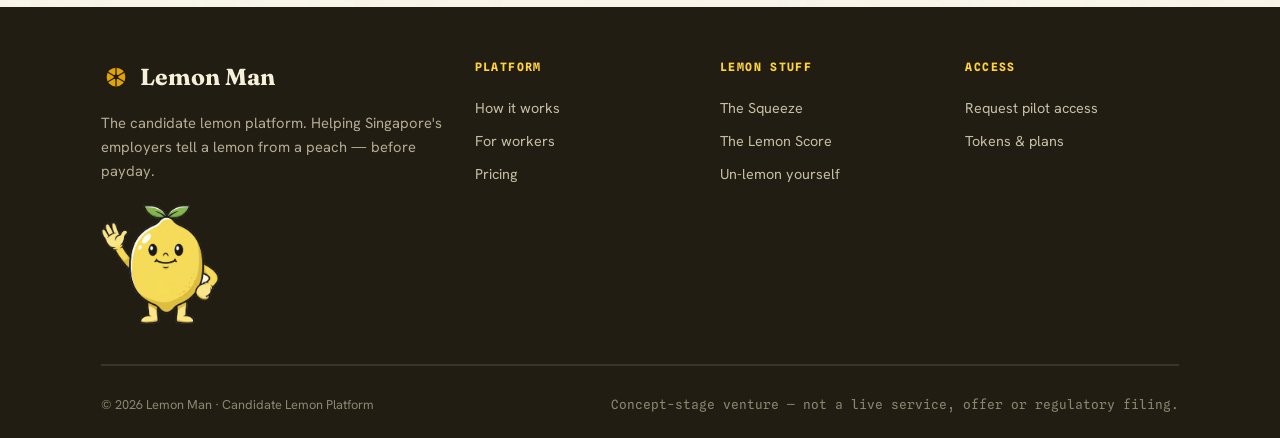
==== commit a3298d14: "Calculator: allow negative + >1000 scores, rebalance charity ripening, drop admin gate - Live calcul" ====
--- a/index.html
+++ b/index.html
@@ -14,7 +14,7 @@
 <meta name="twitter:card" content="summary_large_image">
 <link rel="preconnect" href="https://fonts.googleapis.com">
 <link rel="preconnect" href="https://fonts.gstatic.com" crossorigin>
-<link rel="stylesheet" href="assets/css/lemon.css?v=18">
+<link rel="stylesheet" href="assets/css/lemon.css?v=19">
 </head>
 <body>
 
@@ -331,6 +331,6 @@
   </div>
 </footer>
 
-<script src="assets/js/lemon.js?v=18"></script>
+<script src="assets/js/lemon.js?v=19"></script>
 </body>
 </html>
--- a/assets/css/lemon.css
+++ b/assets/css/lemon.css
@@ -250,9 +250,66 @@
 .calc__score { font-family: var(--serif); font-size: 4.8rem; font-weight: 700; line-height: 1; color: var(--paper); margin-top: .2rem; }
 .calc__score small { font-size: 1.2rem; color: #8c856f; }
 .calc__verdict { font-family: var(--mono); font-size: .82rem; font-weight: 700; letter-spacing: .07em; text-transform: uppercase; margin: .35rem 0 1.2rem; }
-.calc__verdict.is-peach { color: var(--peach-br); }
-.calc__verdict.is-zest  { color: var(--lemon-br); }
-.calc__verdict.is-sour  { color: #ec6a5c; }
+.calc__verdict.is-peach       { color: var(--peach-br); }
+.calc__verdict.is-zest        { color: var(--lemon-br); }
+.calc__verdict.is-sour        { color: #ec6a5c; }
+.calc__verdict.is-topeach     { color: #ffd5be; text-shadow: 0 0 14px rgba(255,180,145,.55); }
+.calc__verdict.is-pucker-max  { color: #ff7a3a; text-shadow: 0 0 12px rgba(255,99,40,.55); }
+
+/* Top-peach mode — flashy congratulations when score goes negative */
+.calc__result { transition: background .35s ease, box-shadow .35s ease; overflow: hidden; }
+.calc__result.is-topeach {
+  background: linear-gradient(135deg, #2b220f 0%, #4a2f1b 55%, #5a3826 100%);
+  box-shadow: 0 0 0 2.5px var(--peach-br), 0 12px 0 var(--ink), 0 0 48px rgba(244,169,131,.35);
+}
+.calc__result.is-overload {
+  background: linear-gradient(135deg, #1a160c 0%, #3a1c0a 60%, #582408 100%);
+  box-shadow: 0 0 0 2.5px #ff7a3a, 0 12px 0 var(--ink), 0 0 36px rgba(255,99,40,.35);
+}
+.calc__hooray {
+  display: none;
+  margin-top: 1rem;
+  padding: .9rem 1rem;
+  background: linear-gradient(95deg, var(--peach) 0%, var(--peach-br) 60%, #ffd5be 100%);
+  color: var(--ink);
+  border: 2px solid var(--paper);
+  border-radius: var(--radius);
+  font-family: var(--serif);
+  font-weight: 700;
+  font-size: 1.05rem;
+  line-height: 1.25;
+  letter-spacing: -.01em;
+  text-align: center;
+  box-shadow: 0 4px 0 #6b3a22;
+}
+.calc__hooray strong { display: block; margin-top: .15rem; font-weight: 700; font-size: 1.08rem; }
+.calc__hooray-stamp {
+  display: inline-block;
+  font-family: var(--mono);
+  font-size: .58rem;
+  font-weight: 700;
+  letter-spacing: .18em;
+  text-transform: uppercase;
+  color: var(--ink);
+  background: #fffdf2;
+  border: 1.5px solid var(--ink);
+  padding: .15rem .5rem;
+  margin-bottom: .25rem;
+}
+.calc__result.is-topeach .calc__hooray {
+  display: block;
+  animation: hooray-flash 1.1s ease-in-out infinite alternate;
+}
+@keyframes hooray-flash {
+  0%   { transform: translateY(0) scale(1);     box-shadow: 0 4px 0 #6b3a22; }
+  100% { transform: translateY(-2px) scale(1.015); box-shadow: 0 6px 0 #6b3a22, 0 0 22px rgba(255,213,190,.55); }
+}
+.calc__result.is-topeach .calc__score { color: #ffd5be; text-shadow: 0 0 12px rgba(255,213,190,.45); }
+.calc__result.is-topeach .calc__score small { color: #c6bea5; opacity: .55; }
+.calc__result.is-overload .calc__score { color: #ff7a3a; text-shadow: 0 0 12px rgba(255,122,58,.45); }
+@media (prefers-reduced-motion: reduce) {
+  .calc__result.is-topeach .calc__hooray { animation: none; }
+}
 .calc__meter { height: 20px; border: 2px solid var(--paper); border-radius: 10px; overflow: hidden; display: flex; position: relative; }
 .calc__meter i { height: 100%; }
 .calc__meter i:nth-child(1){ background: var(--peach); flex: 25; }
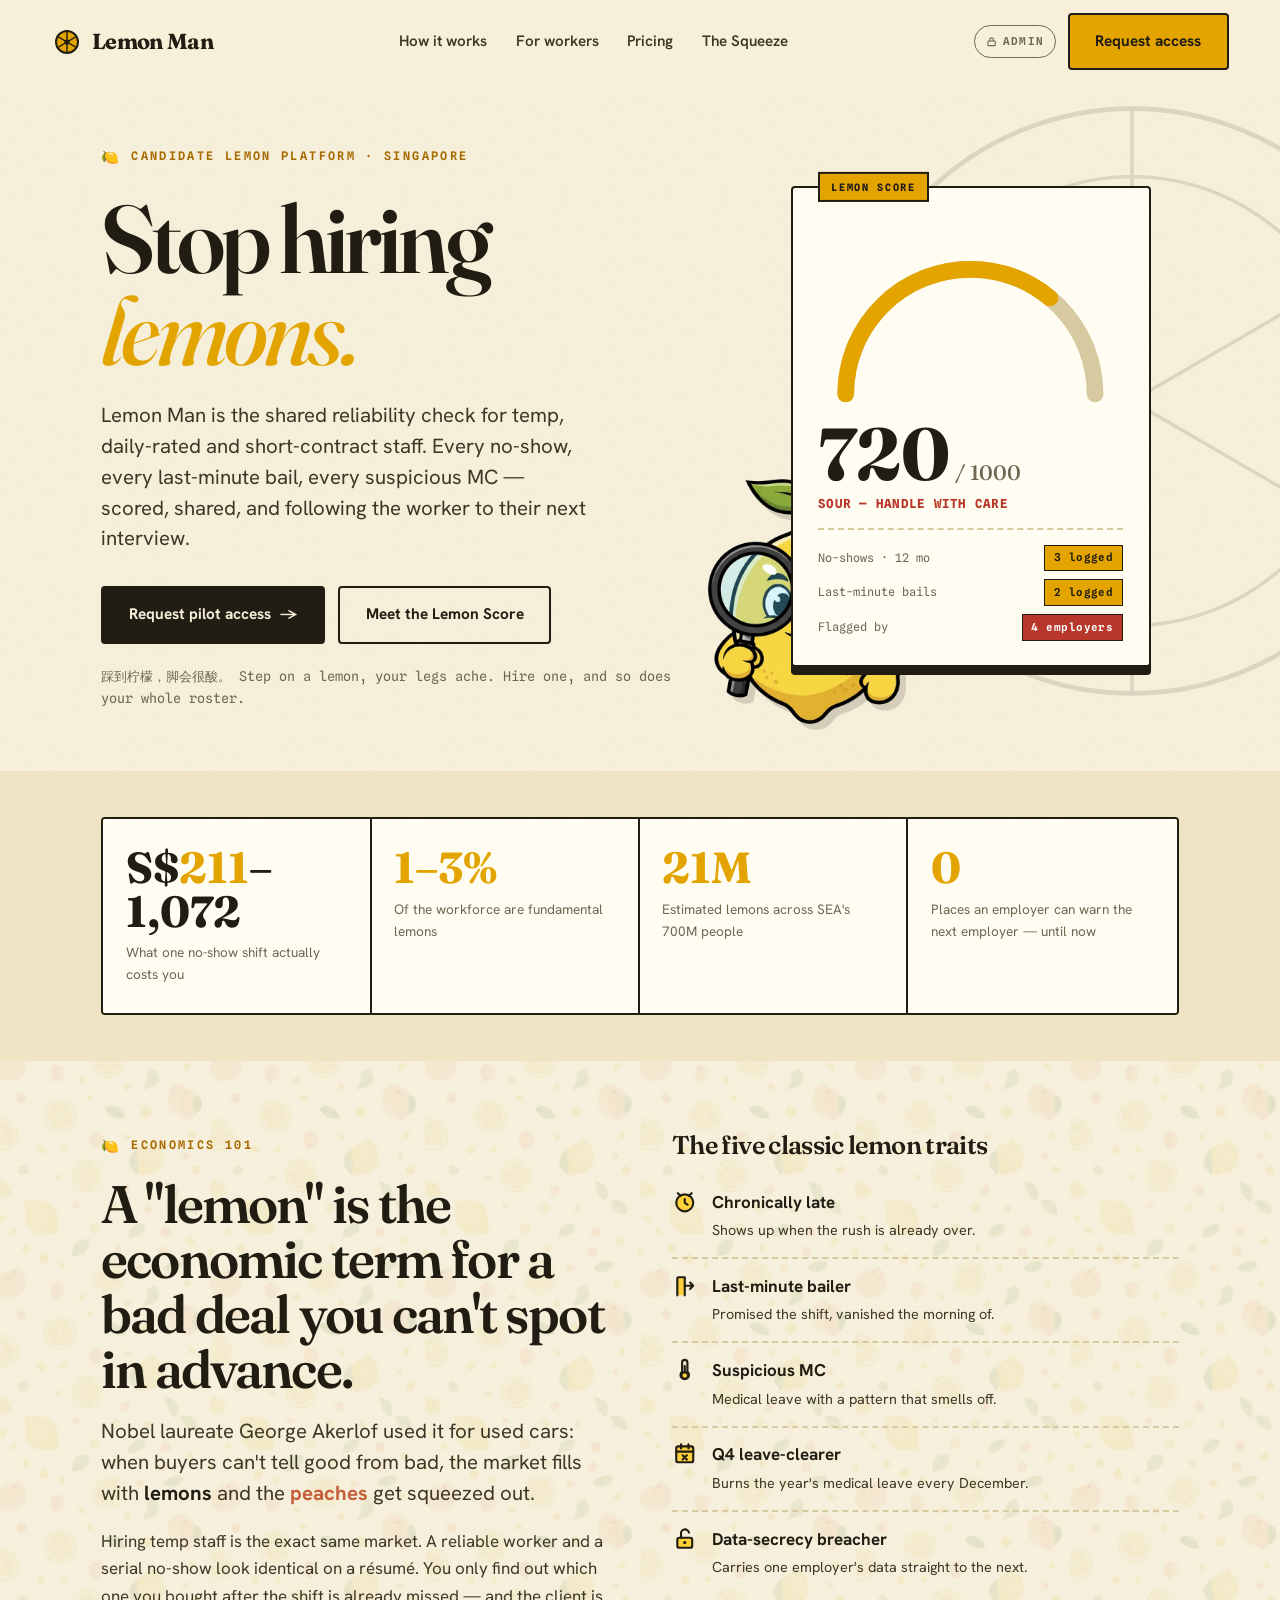
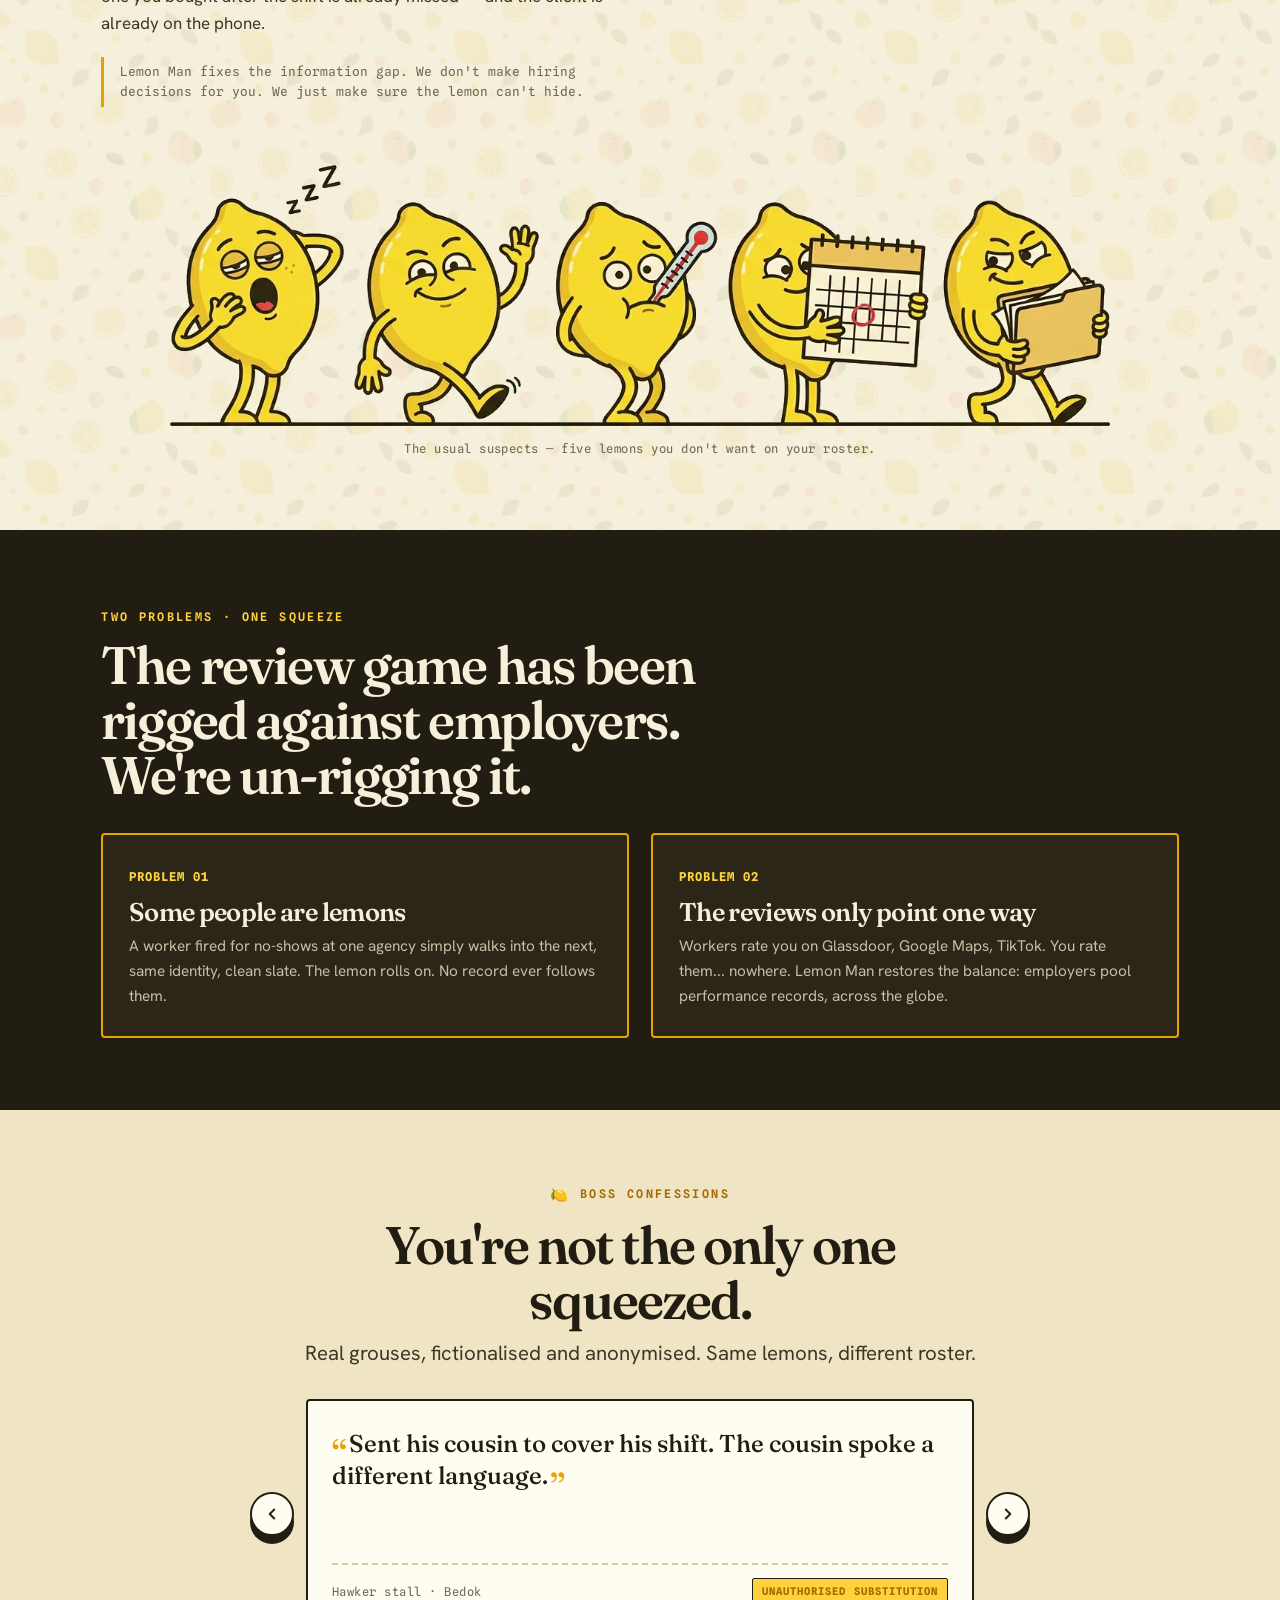
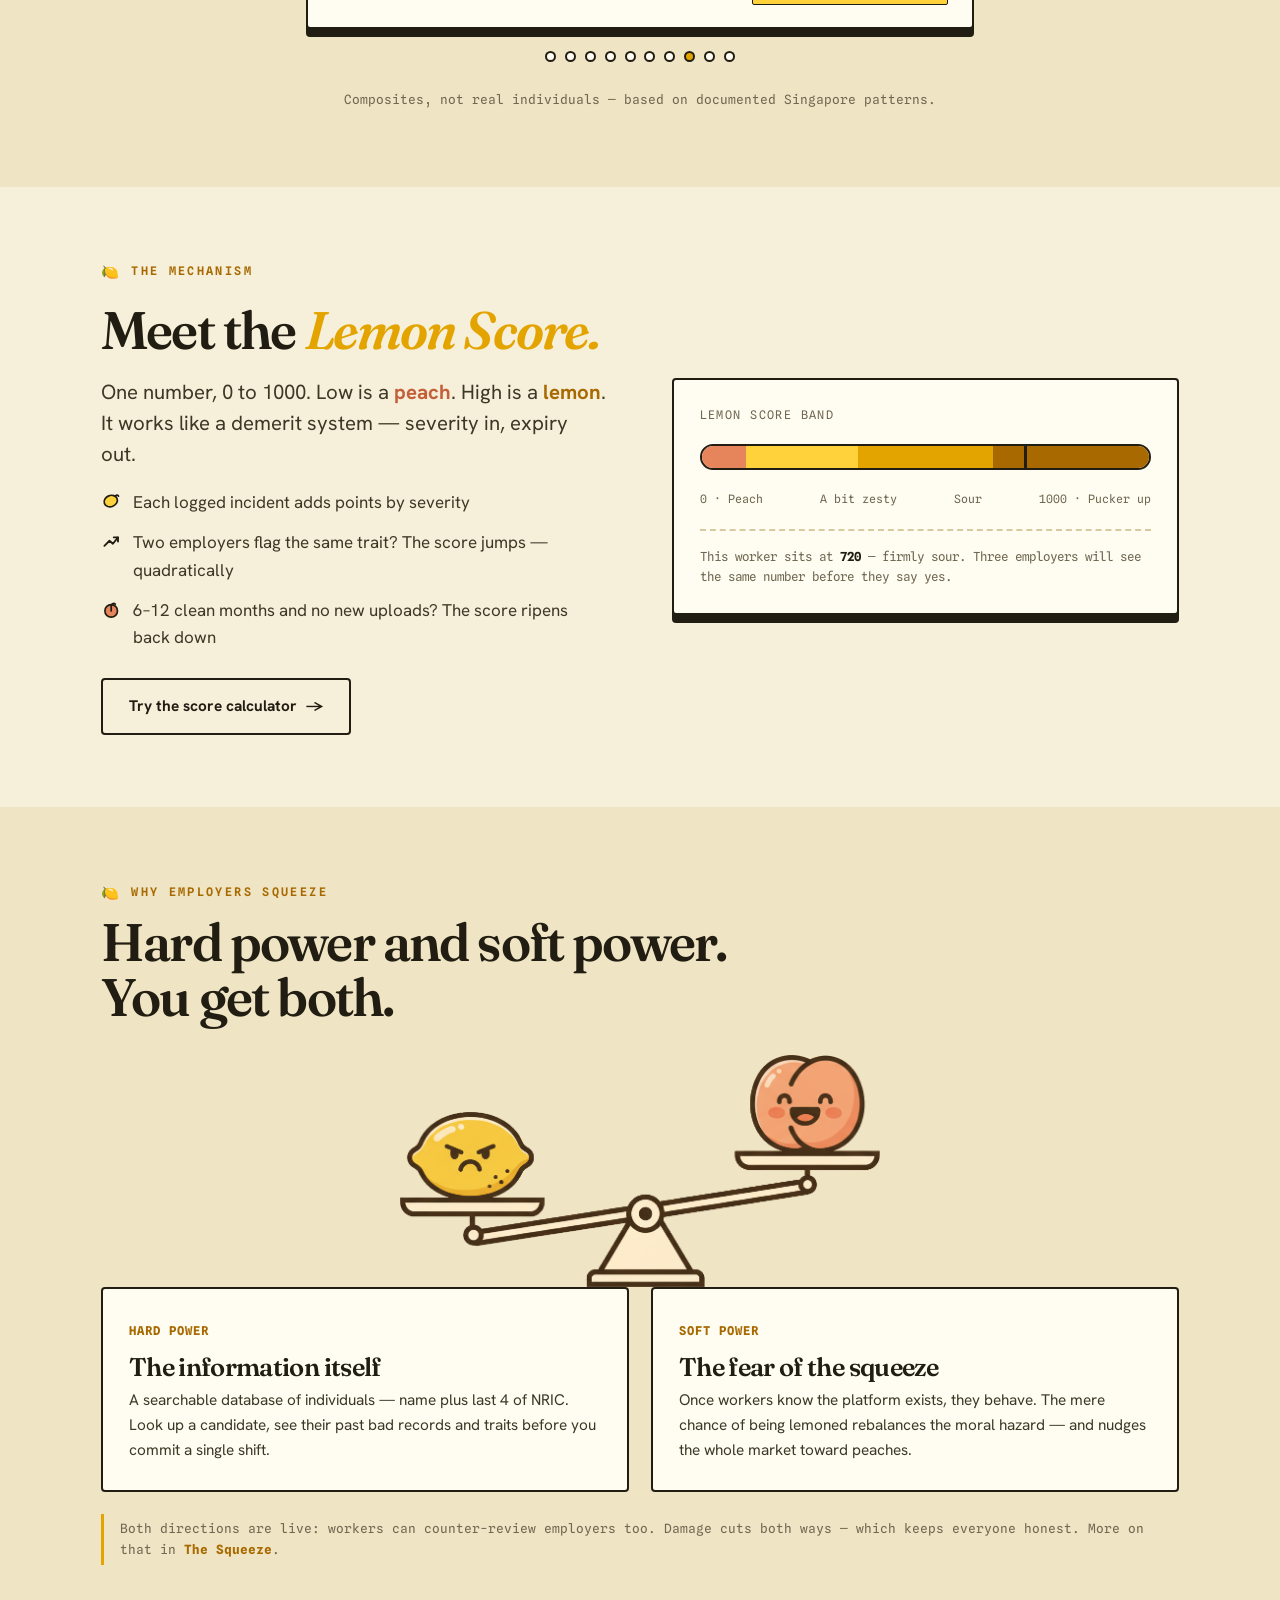
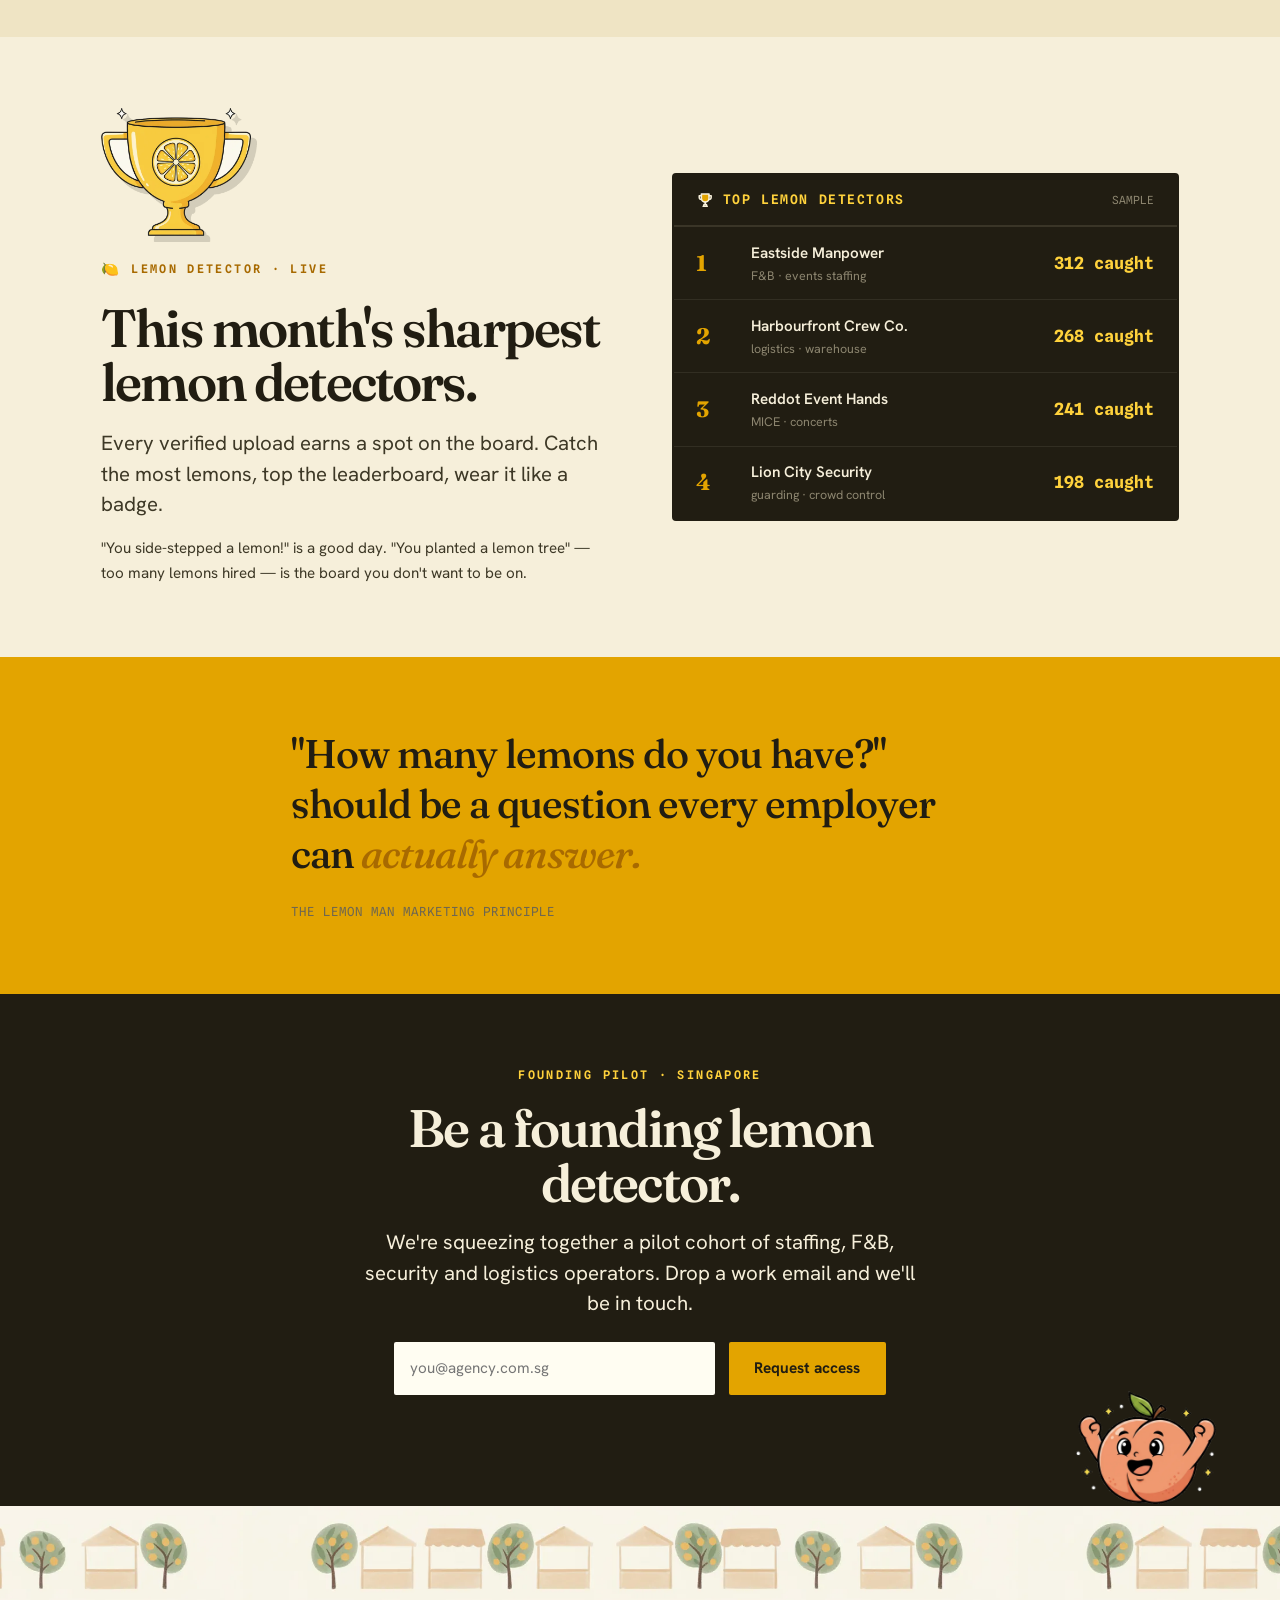
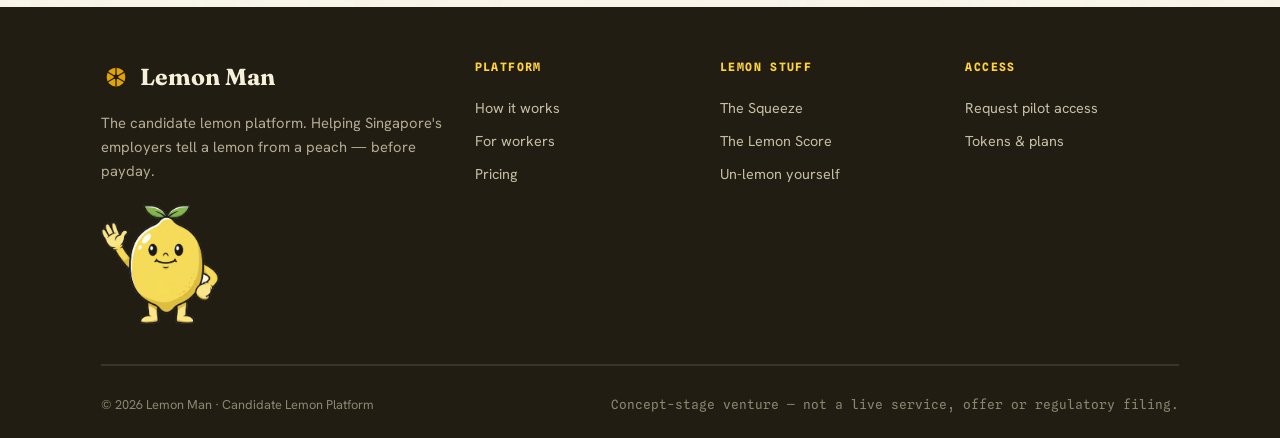
==== commit 0b9ddebb: "Calculator: per-band callout banner for every score stage The 5-star peach banner now has siblings —" ====
--- a/index.html
+++ b/index.html
@@ -14,7 +14,7 @@
 <meta name="twitter:card" content="summary_large_image">
 <link rel="preconnect" href="https://fonts.googleapis.com">
 <link rel="preconnect" href="https://fonts.gstatic.com" crossorigin>
-<link rel="stylesheet" href="assets/css/lemon.css?v=19">
+<link rel="stylesheet" href="assets/css/lemon.css?v=20">
 </head>
 <body>
 
@@ -331,6 +331,6 @@
   </div>
 </footer>
 
-<script src="assets/js/lemon.js?v=19"></script>
+<script src="assets/js/lemon.js?v=20"></script>
 </body>
 </html>
--- a/assets/css/lemon.css
+++ b/assets/css/lemon.css
@@ -267,10 +267,9 @@
   box-shadow: 0 0 0 2.5px #ff7a3a, 0 12px 0 var(--ink), 0 0 36px rgba(255,99,40,.35);
 }
 .calc__hooray {
-  display: none;
+  display: block;
   margin-top: 1rem;
   padding: .9rem 1rem;
-  background: linear-gradient(95deg, var(--peach) 0%, var(--peach-br) 60%, #ffd5be 100%);
   color: var(--ink);
   border: 2px solid var(--paper);
   border-radius: var(--radius);
@@ -280,7 +279,8 @@
   line-height: 1.25;
   letter-spacing: -.01em;
   text-align: center;
-  box-shadow: 0 4px 0 #6b3a22;
+  box-shadow: 0 4px 0 var(--ink);
+  transition: background .3s ease, box-shadow .3s ease, color .3s ease;
 }
 .calc__hooray strong { display: block; margin-top: .15rem; font-weight: 700; font-size: 1.08rem; }
 .calc__hooray-stamp {
@@ -296,19 +296,54 @@
   padding: .15rem .5rem;
   margin-bottom: .25rem;
 }
-.calc__result.is-topeach .calc__hooray {
-  display: block;
+
+/* Per-band callout colour treatments */
+.calc__hooray.is-topeach {
+  background: linear-gradient(95deg, var(--peach) 0%, var(--peach-br) 60%, #ffd5be 100%);
+  box-shadow: 0 4px 0 #6b3a22;
   animation: hooray-flash 1.1s ease-in-out infinite alternate;
 }
+.calc__hooray.is-peach {
+  background: linear-gradient(95deg, #f7e1d2 0%, #fbe9d8 60%, #fff3e2 100%);
+  box-shadow: 0 4px 0 #8a4e30;
+}
+.calc__hooray.is-zest {
+  background: linear-gradient(95deg, var(--lemon-br) 0%, #ffe488 60%, #fff3b5 100%);
+  box-shadow: 0 4px 0 #7c5a00;
+}
+.calc__hooray.is-sour {
+  background: linear-gradient(95deg, var(--lemon) 0%, #f0b341 60%, var(--peach-br) 100%);
+  box-shadow: 0 4px 0 #5e3f00;
+  color: var(--ink);
+}
+.calc__hooray.is-pucker {
+  background: linear-gradient(95deg, var(--sour) 0%, #c0481f 60%, var(--flag) 100%);
+  box-shadow: 0 4px 0 #3a1408;
+  color: #fffdf2;
+}
+.calc__hooray.is-pucker .calc__hooray-stamp { color: var(--ink); }
+.calc__hooray.is-pucker-max {
+  background: linear-gradient(95deg, var(--flag) 0%, #8a2618 55%, #3a1408 100%);
+  box-shadow: 0 4px 0 #1a0904;
+  color: #fffdf2;
+  animation: hooray-danger 1.3s ease-in-out infinite alternate;
+}
+.calc__hooray.is-pucker-max .calc__hooray-stamp { color: var(--ink); background: #ffd5c8; }
+
 @keyframes hooray-flash {
   0%   { transform: translateY(0) scale(1);     box-shadow: 0 4px 0 #6b3a22; }
   100% { transform: translateY(-2px) scale(1.015); box-shadow: 0 6px 0 #6b3a22, 0 0 22px rgba(255,213,190,.55); }
+}
+@keyframes hooray-danger {
+  0%   { transform: translateY(0) scale(1);     box-shadow: 0 4px 0 #1a0904; }
+  100% { transform: translateY(-2px) scale(1.015); box-shadow: 0 6px 0 #1a0904, 0 0 22px rgba(184,55,42,.65); }
 }
 .calc__result.is-topeach .calc__score { color: #ffd5be; text-shadow: 0 0 12px rgba(255,213,190,.45); }
 .calc__result.is-topeach .calc__score small { color: #c6bea5; opacity: .55; }
 .calc__result.is-overload .calc__score { color: #ff7a3a; text-shadow: 0 0 12px rgba(255,122,58,.45); }
 @media (prefers-reduced-motion: reduce) {
-  .calc__result.is-topeach .calc__hooray { animation: none; }
+  .calc__hooray.is-topeach,
+  .calc__hooray.is-pucker-max { animation: none; }
 }
 .calc__meter { height: 20px; border: 2px solid var(--paper); border-radius: 10px; overflow: hidden; display: flex; position: relative; }
 .calc__meter i { height: 100%; }
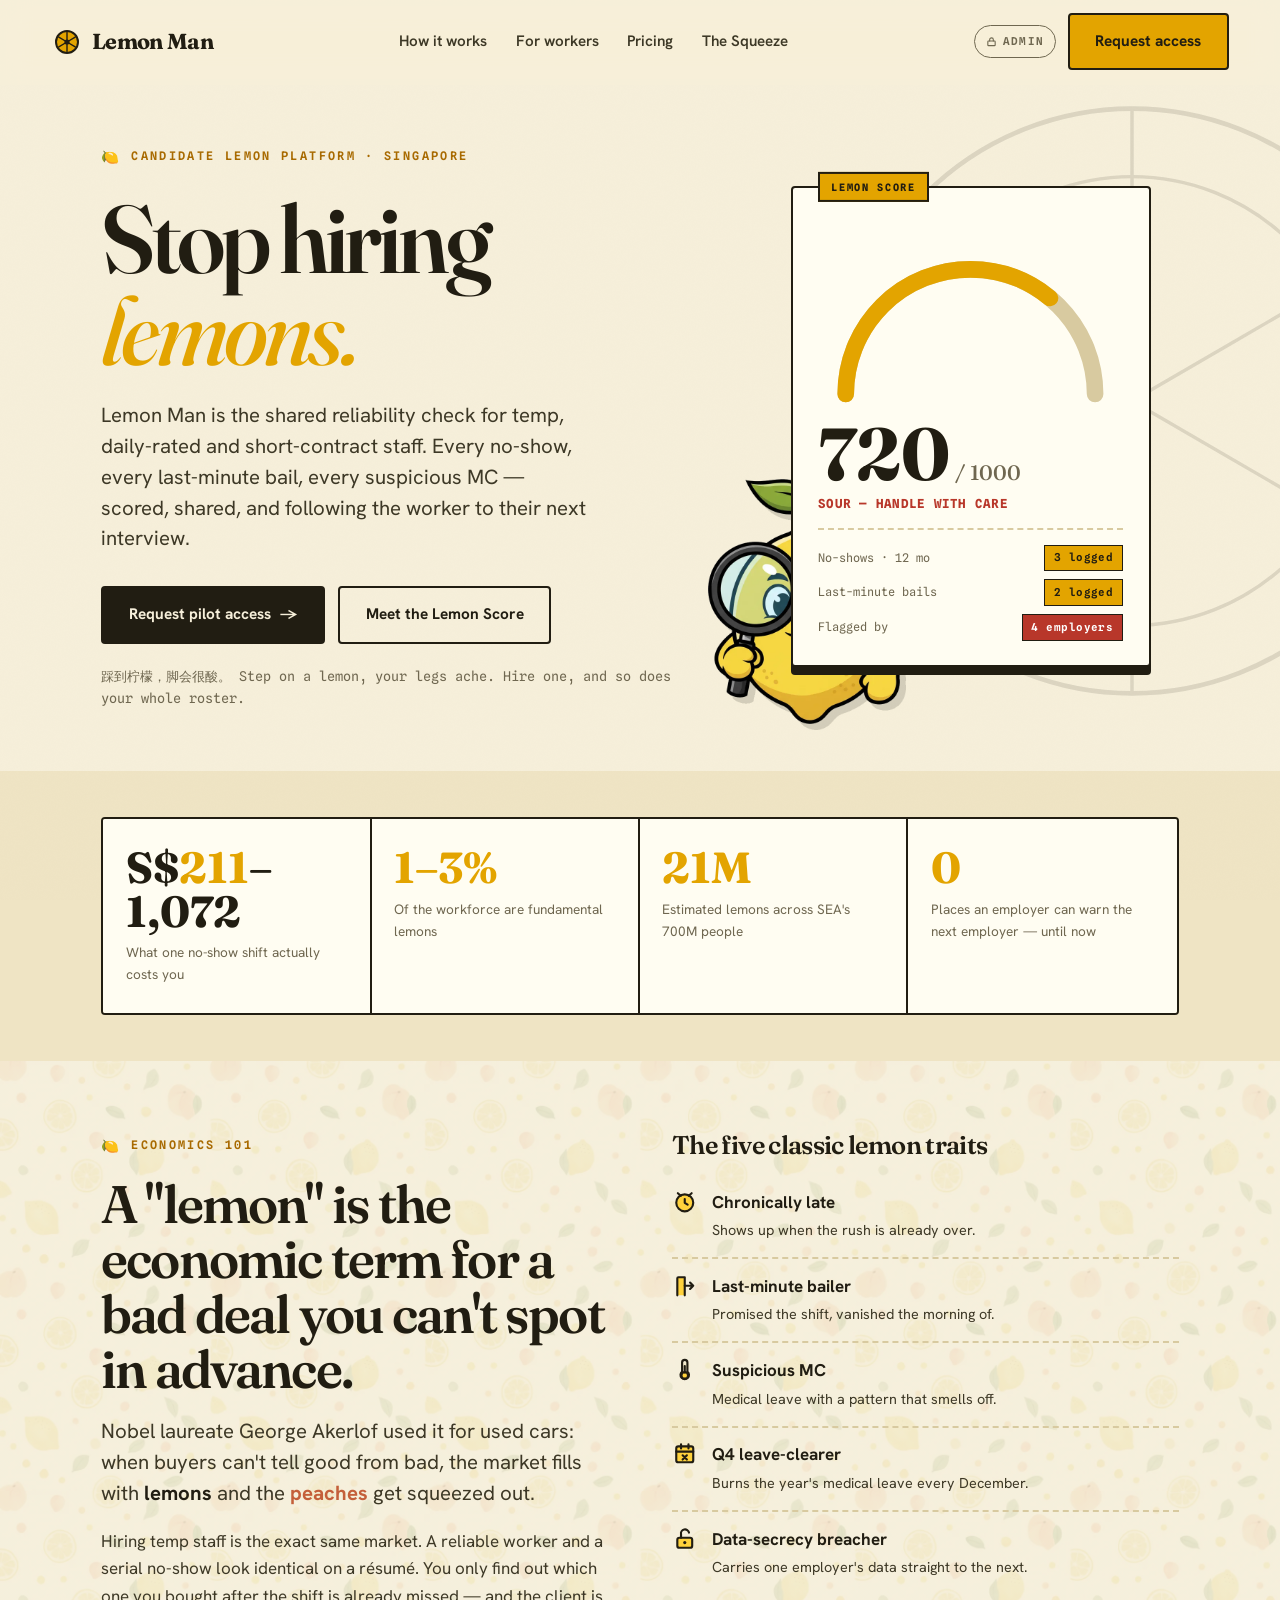
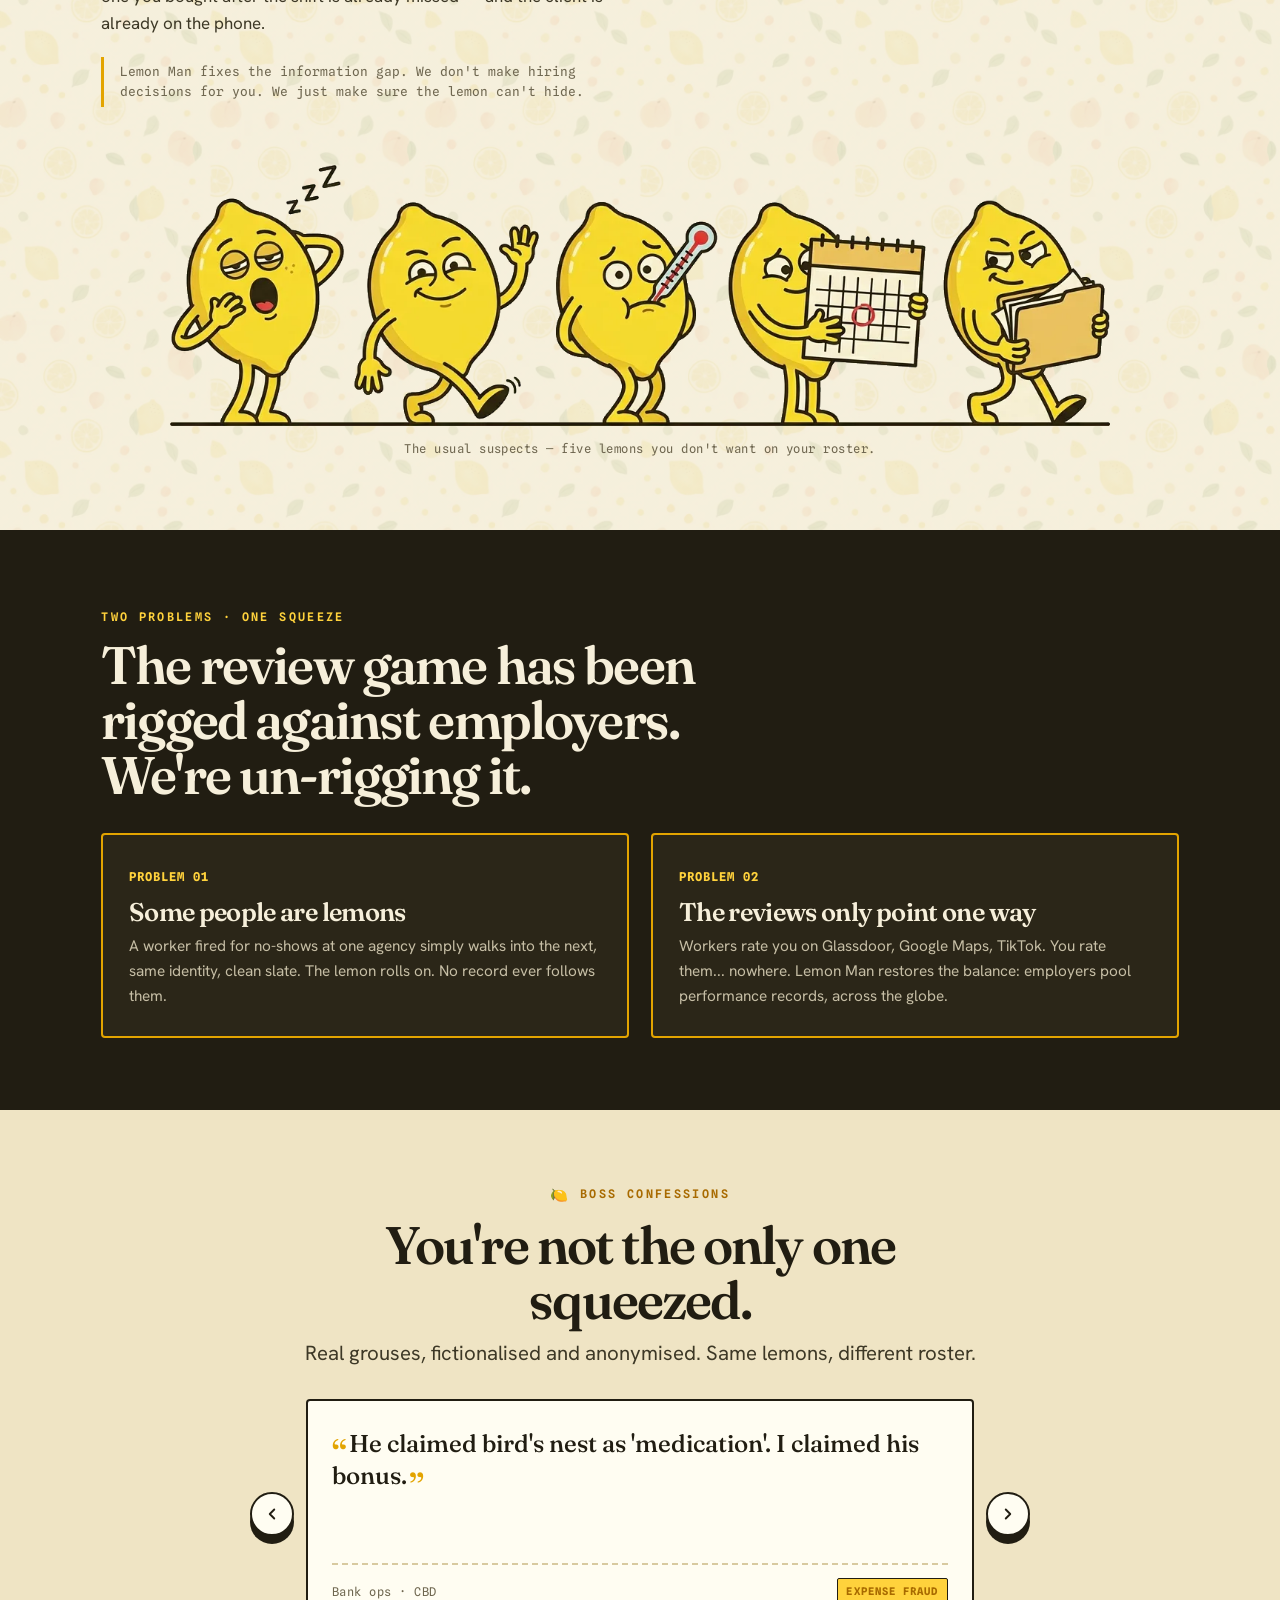
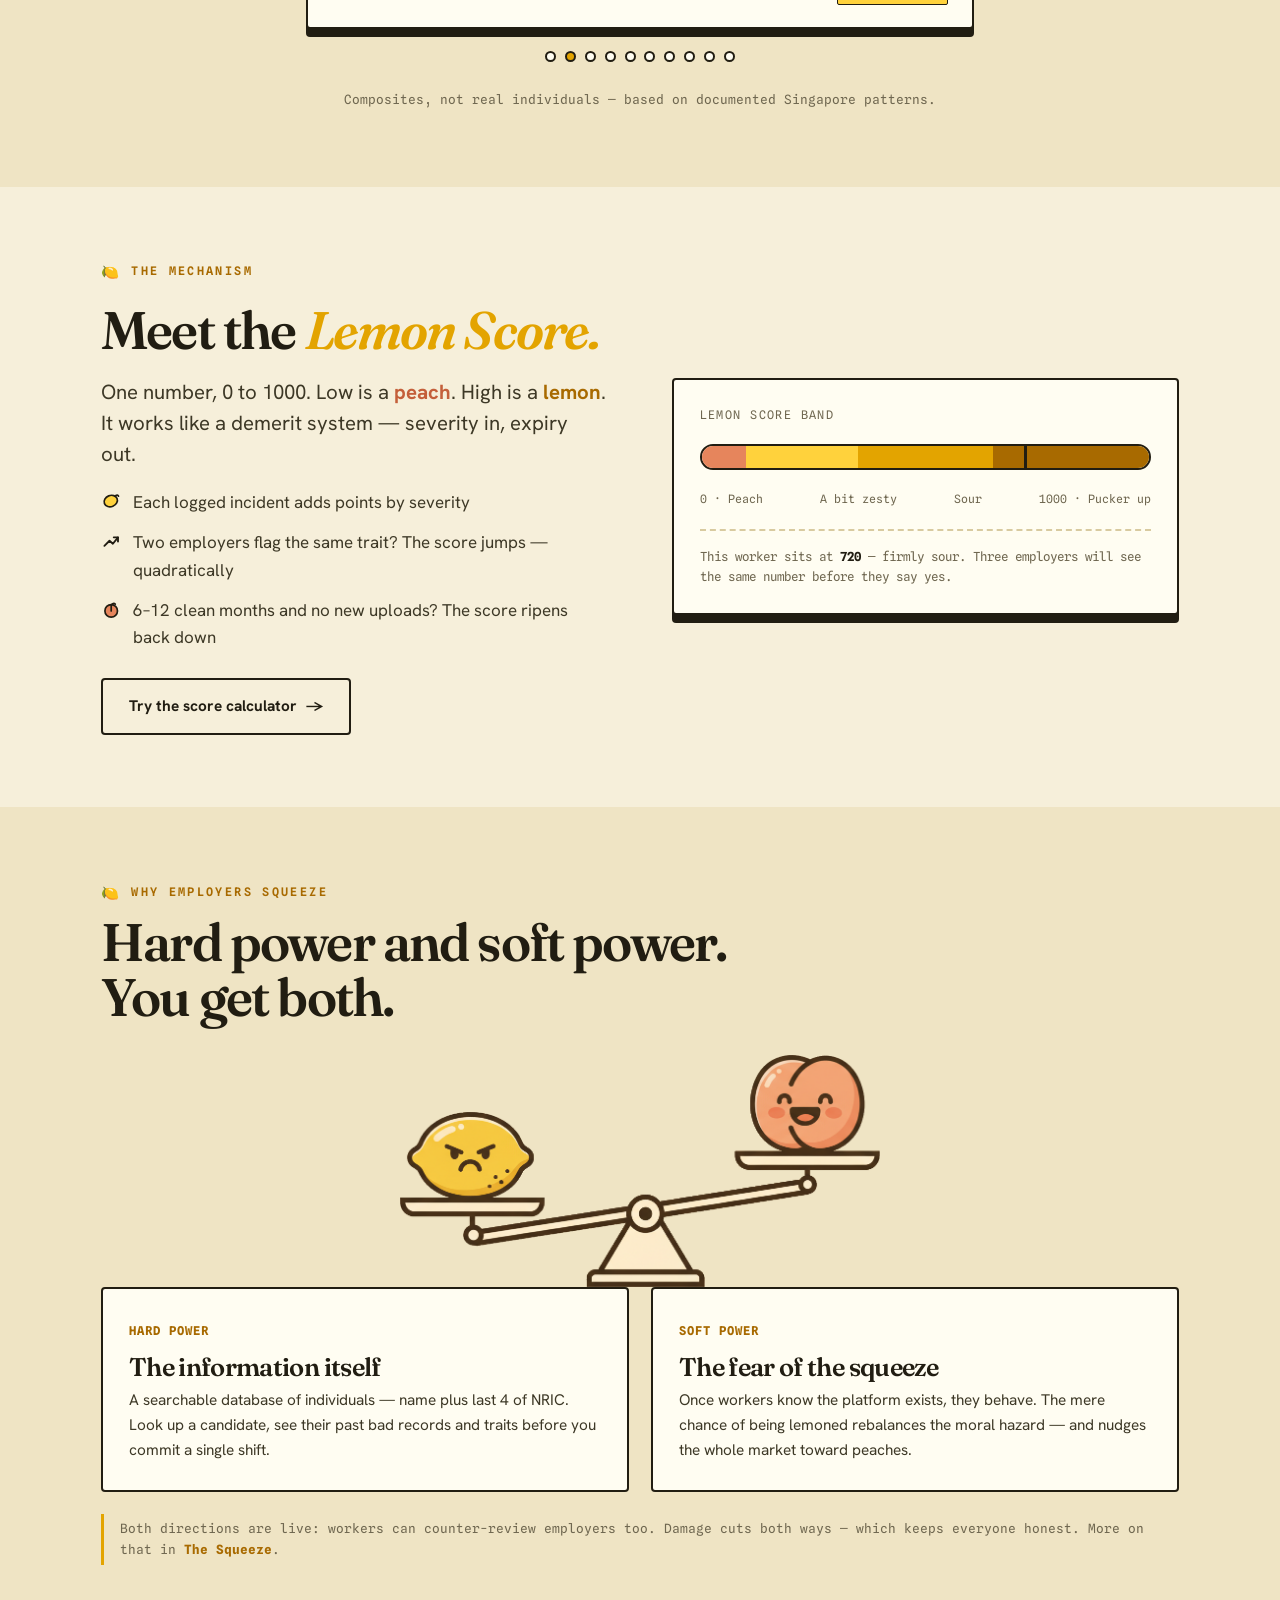
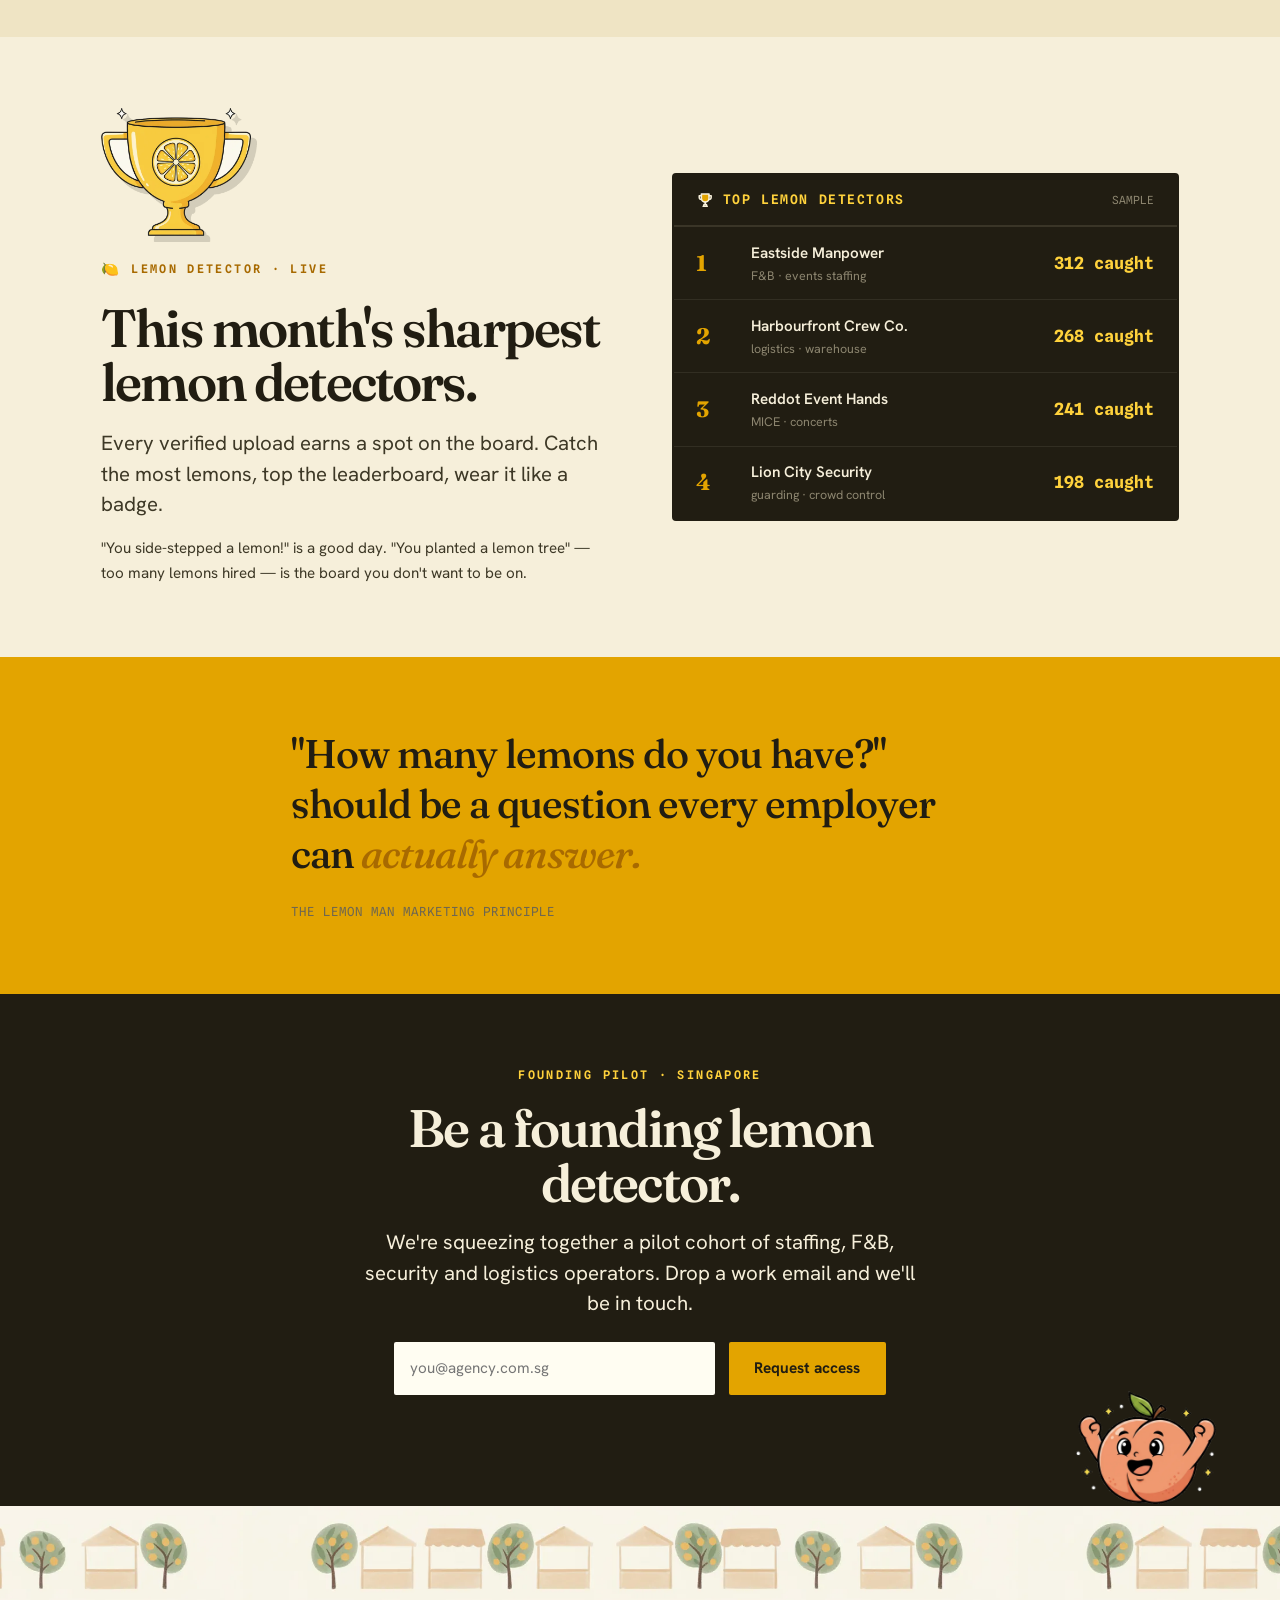
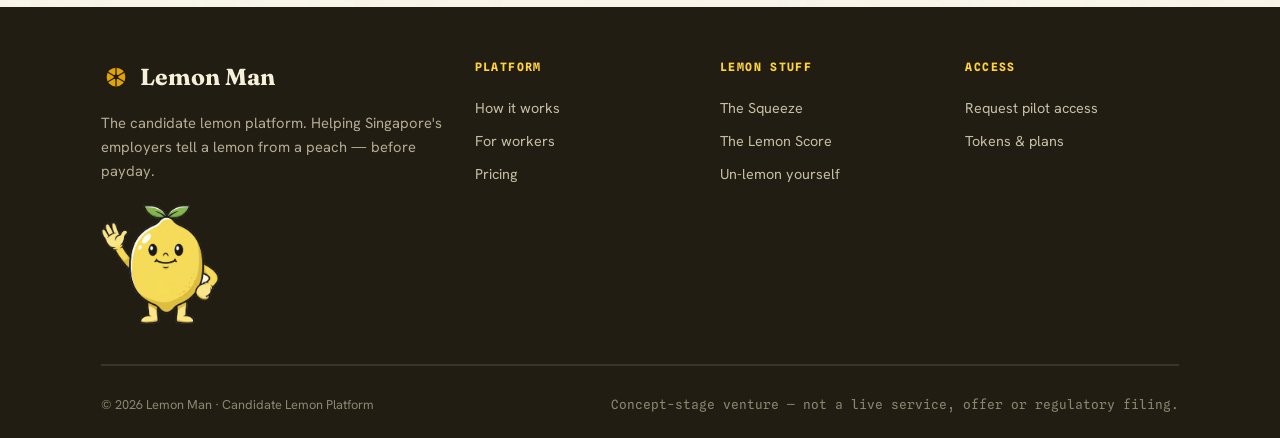
==== commit f3f01525: "OG/WhatsApp: absolute image URL + full meta block on every page WhatsApp's link-preview scraper requ" ====
--- a/index.html
+++ b/index.html
@@ -9,9 +9,19 @@
 <link rel="icon" href="assets/img/favicon.svg" type="image/svg+xml">
 <meta property="og:title" content="Lemon Man — Stop hiring lemons">
 <meta property="og:description" content="Some hires are lemons. Now you'll smell them coming. The candidate lemon platform for Singapore.">
-<meta property="og:image" content="assets/img/og-image.png">
+<meta property="og:url" content="https://derrick-pixel.github.io/lemon-man/">
+<meta property="og:image" content="https://derrick-pixel.github.io/lemon-man/assets/img/og-image.png">
+<meta property="og:image:secure_url" content="https://derrick-pixel.github.io/lemon-man/assets/img/og-image.png">
+<meta property="og:image:width" content="1200">
+<meta property="og:image:height" content="630">
+<meta property="og:image:type" content="image/png">
+<meta property="og:image:alt" content="Lemon Man — the candidate lemon platform for Singapore's temp and daily-rated workforce.">
 <meta property="og:type" content="website">
+<meta property="og:site_name" content="Lemon Man">
 <meta name="twitter:card" content="summary_large_image">
+<meta name="twitter:title" content="Lemon Man — Stop hiring lemons">
+<meta name="twitter:description" content="Some hires are lemons. Now you'll smell them coming.">
+<meta name="twitter:image" content="https://derrick-pixel.github.io/lemon-man/assets/img/og-image.png">
 <link rel="preconnect" href="https://fonts.googleapis.com">
 <link rel="preconnect" href="https://fonts.gstatic.com" crossorigin>
 <link rel="stylesheet" href="assets/css/lemon.css?v=20">
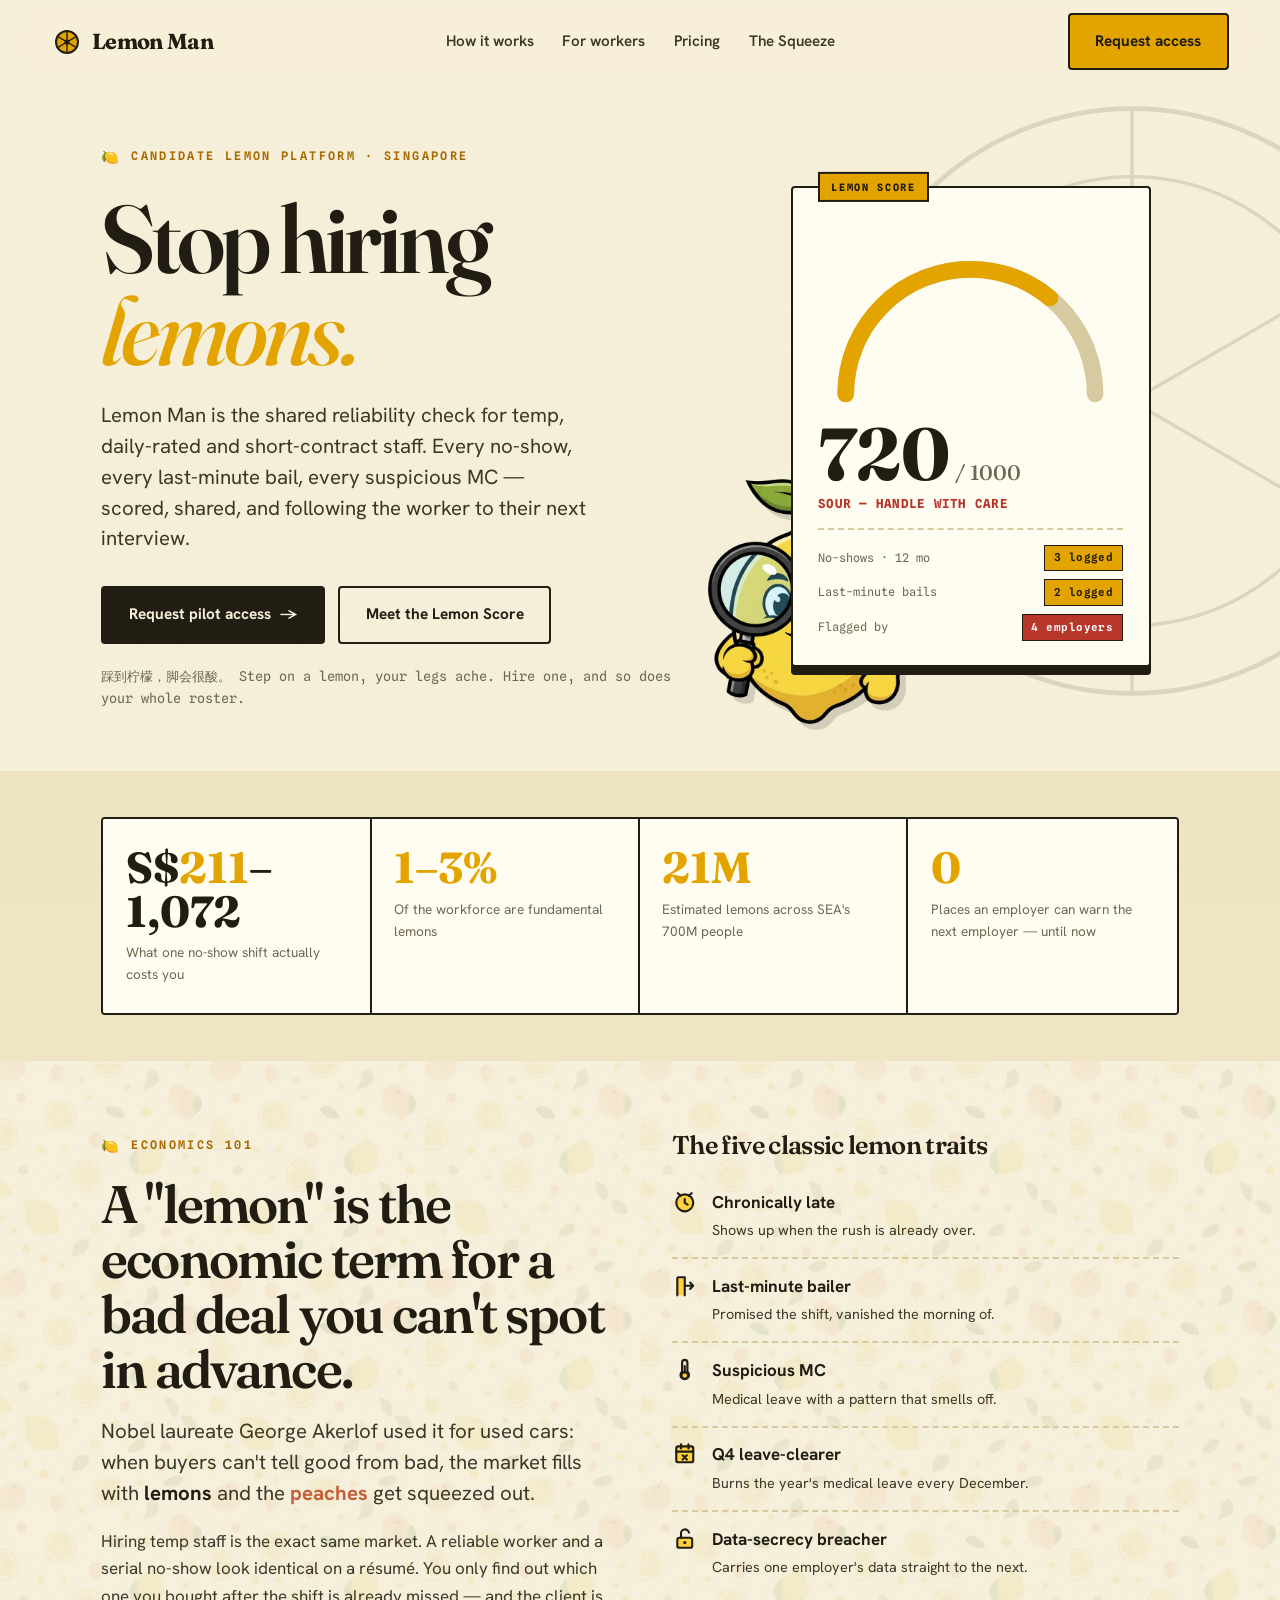
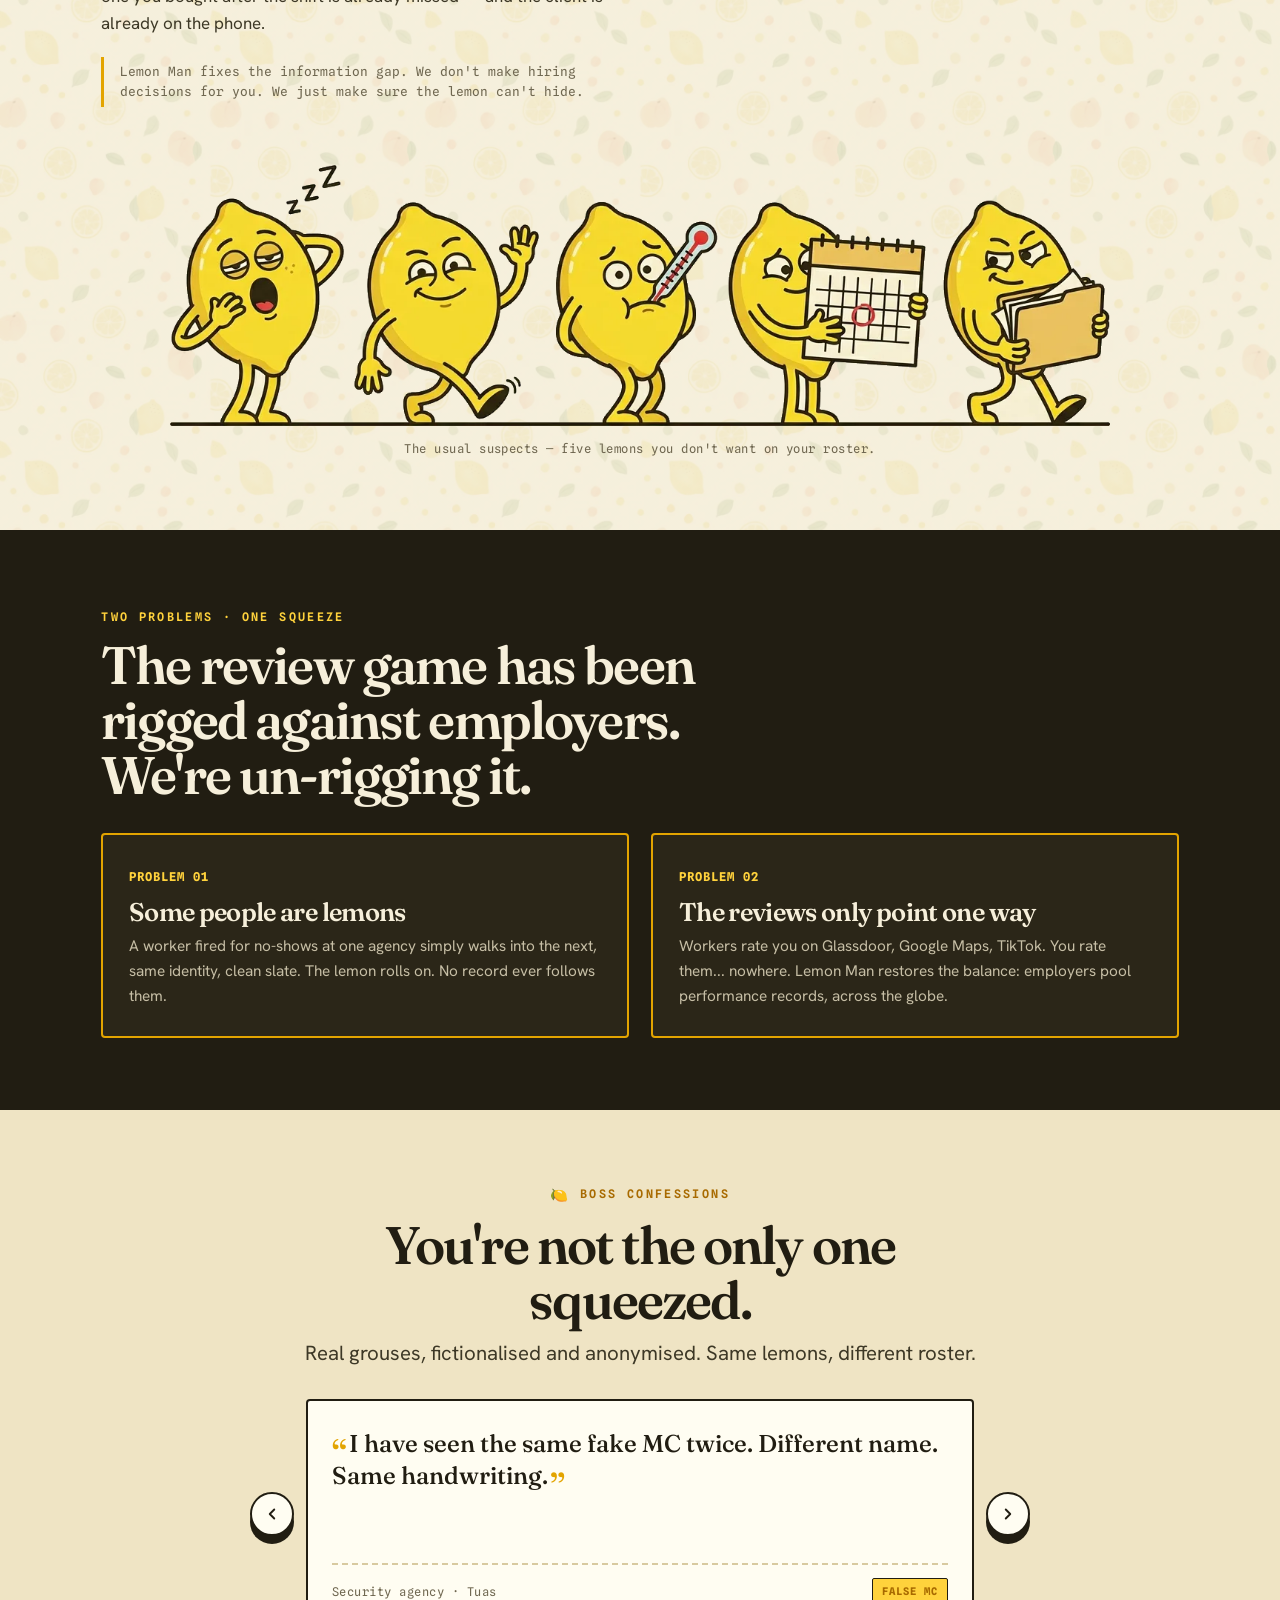
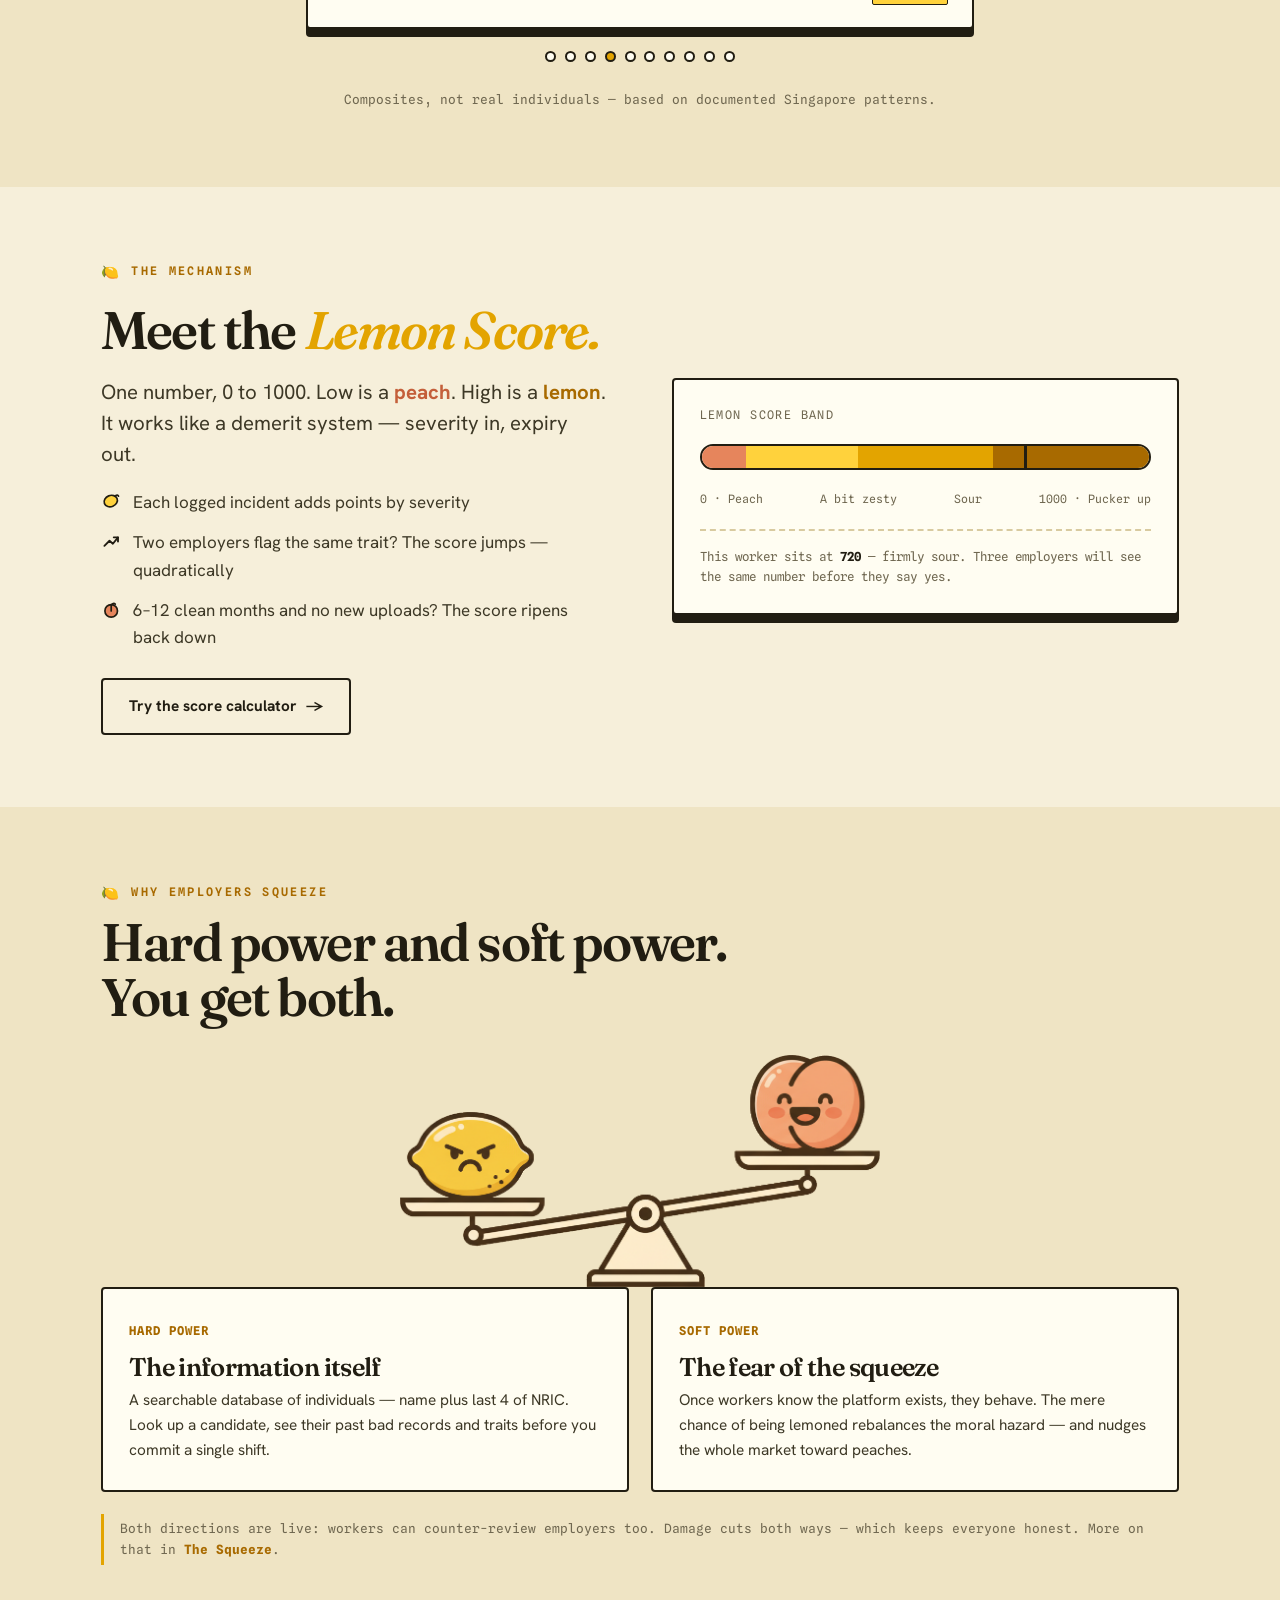
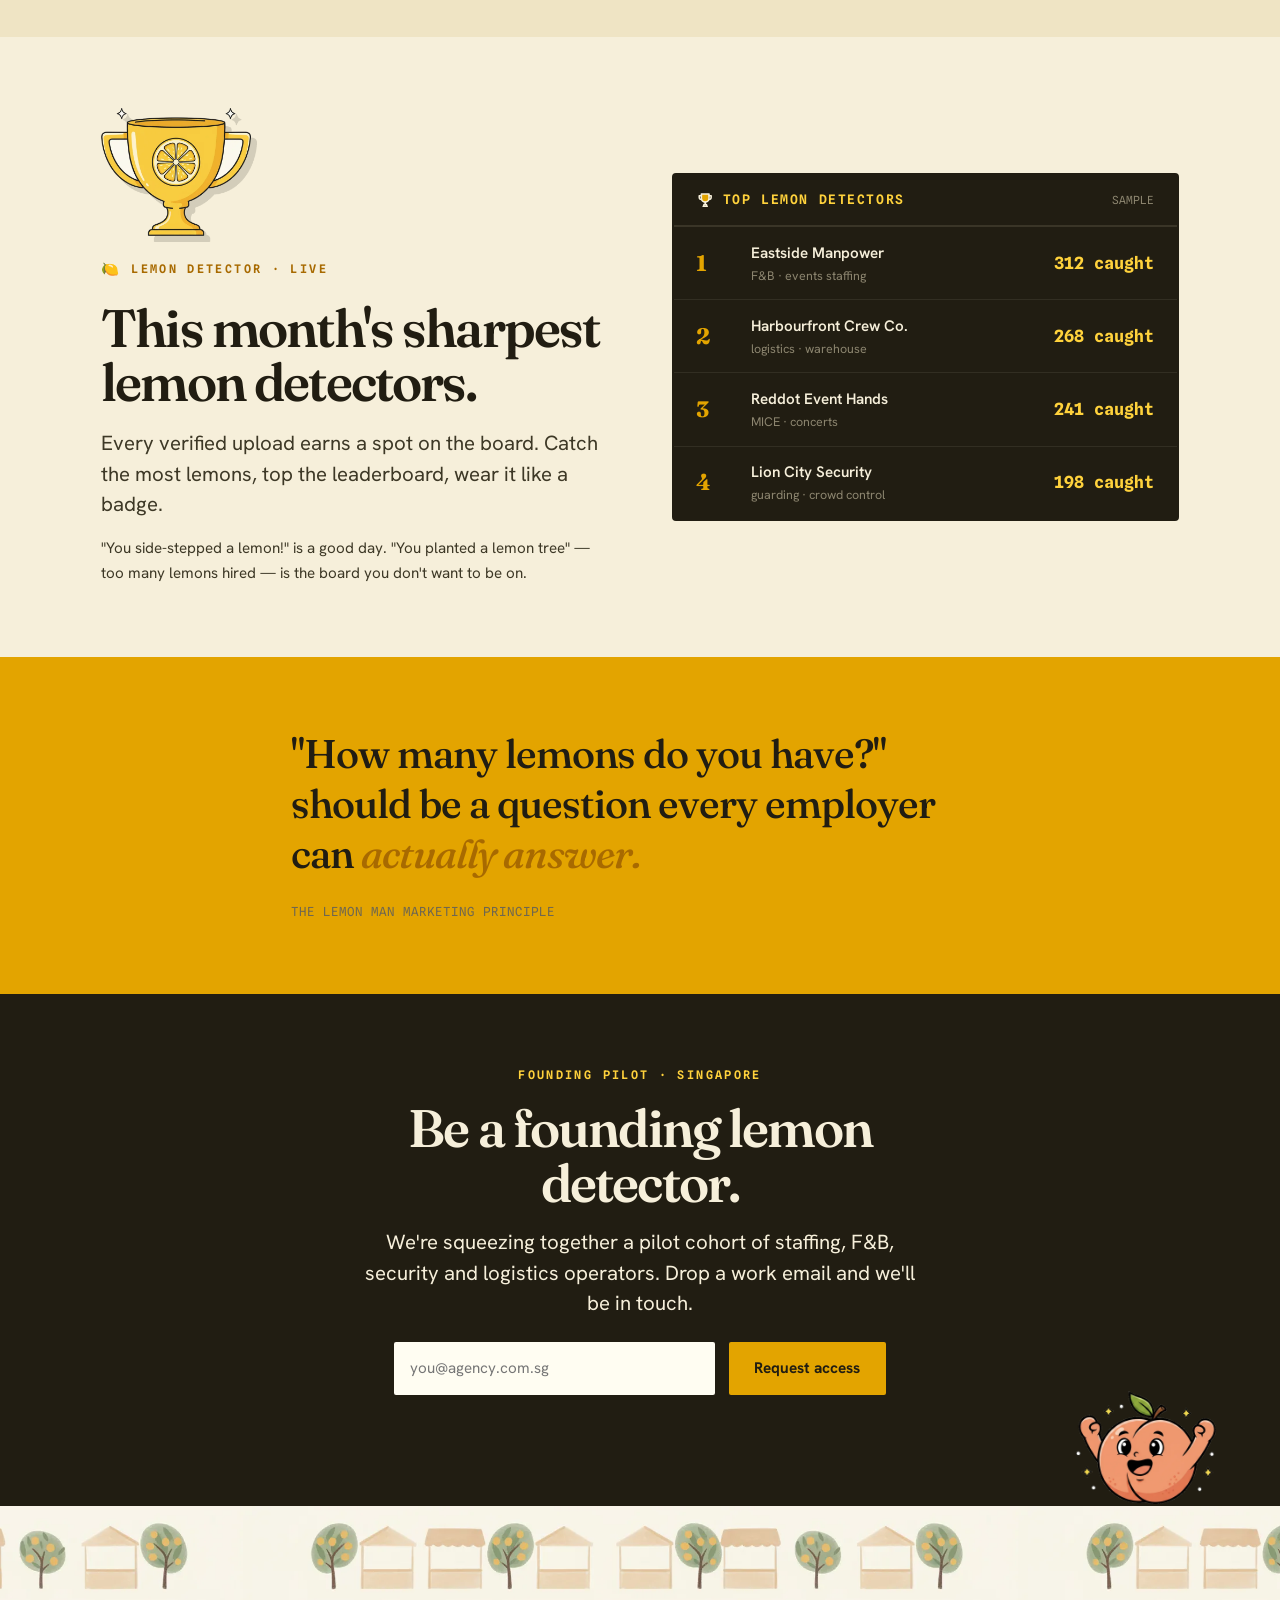
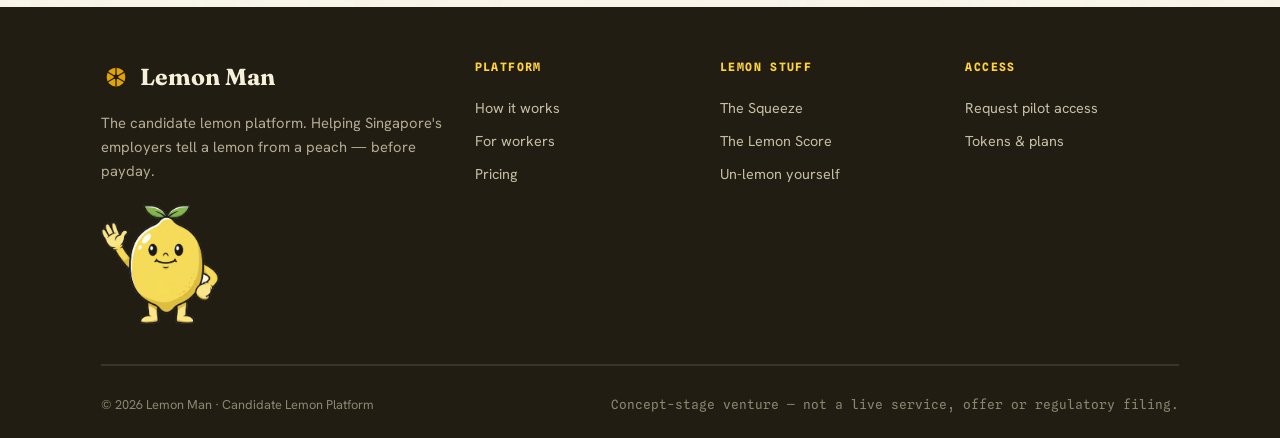
==== commit 2e5ee321: "fix(security): exclude admin/ from public Pages deploy Threat matrix vector #2 (2026-05-27). Admin p" ====
--- a/index.html
+++ b/index.html
@@ -49,13 +49,11 @@
     <a href="trust.html">The Squeeze</a>
   </nav>
   <div class="nav__right">
-    <a class="nav__admin" href="admin/index.html" aria-label="Admin sign-in"><svg viewBox="0 0 24 24" fill="none" stroke="currentColor" stroke-linecap="round" stroke-linejoin="round" aria-hidden="true"><rect x="4" y="11" width="16" height="10" rx="1.5"/><path d="M8 11V8a4 4 0 0 1 8 0v3"/></svg>Admin</a>
     <a class="btn btn--lemon" href="#access">Request access</a>
     <button class="nav__burger" aria-label="Menu" aria-expanded="false"><span></span></button>
   </div>
 </header>
 <div class="mobile-menu">
-  <a href="admin/index.html">Admin</a>
   <a href="how-it-works.html">How it works</a>
   <a href="for-workers.html">For workers</a>
   <a href="pricing.html">Pricing</a>
